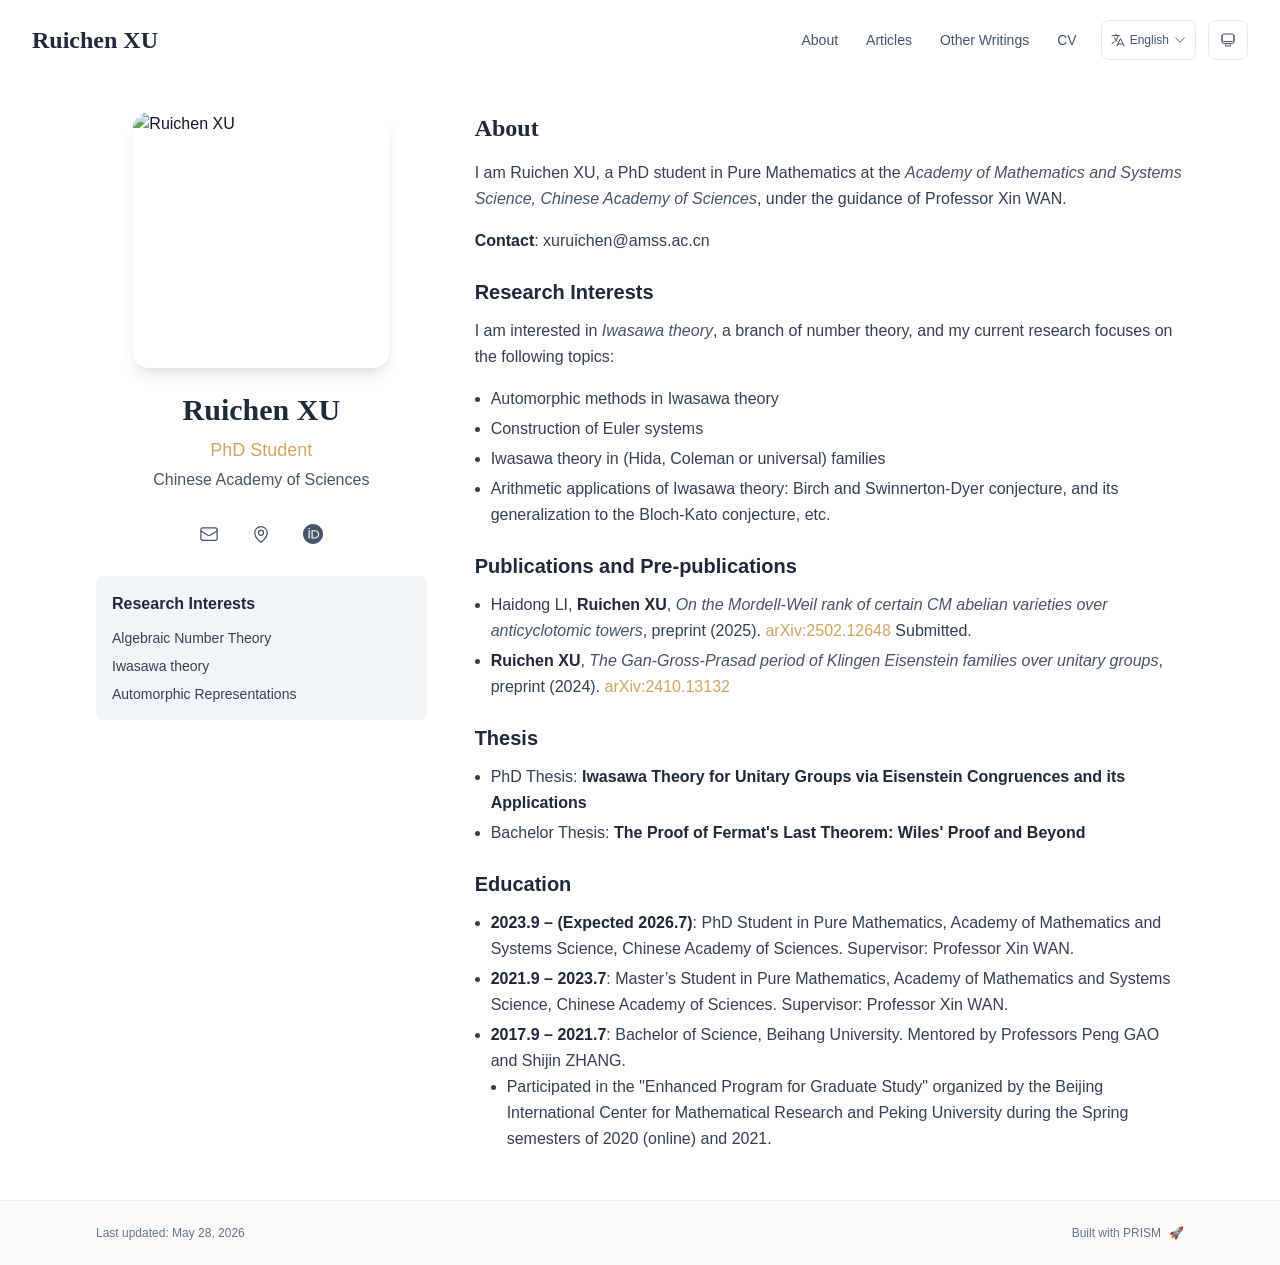
==== index.html @ 52b65a1e "Add files via upload" ====
<!DOCTYPE html><html lang="en" class="scroll-smooth"><head><meta charSet="utf-8"/><meta name="viewport" content="width=device-width, initial-scale=1"/><link rel="preload" as="image" href="/bio.jpg"/><link rel="stylesheet" href="/_next/static/css/a2236ed3a697cd6c.css" data-precedence="next"/><link rel="stylesheet" href="/_next/static/css/862f91b59e97334f.css" data-precedence="next"/><link rel="preload" as="script" fetchPriority="low" href="/_next/static/chunks/webpack-81e8f18d7cfb7ad3.js"/><script src="/_next/static/chunks/4bd1b696-70b6d399998de86a.js" async=""></script><script src="/_next/static/chunks/684-5aaa8290a129f299.js" async=""></script><script src="/_next/static/chunks/main-app-3087bcd39c739689.js" async=""></script><script src="/_next/static/chunks/461-a9a5d7b05a71d978.js" async=""></script><script src="/_next/static/chunks/874-6cc630662f3664af.js" async=""></script><script src="/_next/static/chunks/933-b21370172f728743.js" async=""></script><script src="/_next/static/chunks/app/layout-528522ff94c07c80.js" async=""></script><script src="/_next/static/chunks/178-595a94b9af1e67b5.js" async=""></script><script src="/_next/static/chunks/748-84df502d24ed20fb.js" async=""></script><script src="/_next/static/chunks/app/page-ac946743f086fcdb.js" async=""></script><link rel="icon" href="/favicon.svg" type="image/svg+xml"/><link rel="dns-prefetch" href="https://jialeliu.com"/><link rel="preconnect" href="https://jialeliu.com" crossorigin=""/><link rel="preload" as="font" type="font/woff2" href="https://jialeliu.com/fonts/georgiab.woff2" crossorigin=""/><script>
              try {
                const theme = localStorage.getItem('theme-storage');
                const parsed = theme ? JSON.parse(theme) : null;
                const setting = parsed?.state?.theme || 'system';
                const prefersDark = typeof window !== 'undefined' && window.matchMedia && window.matchMedia('(prefers-color-scheme: dark)').matches;
                const effective = setting === 'dark' ? 'dark' : (setting === 'light' ? 'light' : (prefersDark ? 'dark' : 'light'));
                var root = document.documentElement;
                root.classList.add(effective);
                root.setAttribute('data-theme', effective);
              } catch (e) {
                var root = document.documentElement;
                root.classList.add('light');
                root.setAttribute('data-theme', 'light');
              }
            </script><script>
    try {
      const cfg = {"enabled":true,"locales":["zh","en"],"defaultLocale":"en","mode":"auto","fixedLocale":"en","persist":true,"switcher":true,"labels":{"zh":"中文","en":"English"}};
      const storageKey = 'locale-storage';
      const normalize = (value) => typeof value === 'string' ? value.trim().replace('_', '-').toLowerCase() : '';
      const matchLocale = (candidate) => {
        const normalized = normalize(candidate);
        if (!normalized) return null;
        if (cfg.locales.includes(normalized)) return normalized;
        const language = normalized.split('-')[0];
        if (cfg.locales.includes(language)) return language;
        return null;
      };

      let resolved = null;

      if (!cfg.enabled) {
        resolved = cfg.defaultLocale;
      } else if (cfg.persist) {
        resolved = matchLocale(localStorage.getItem(storageKey));
      }

      if (!resolved) {
        if (cfg.mode === 'fixed') {
          resolved = cfg.fixedLocale;
        } else {
          resolved = matchLocale(navigator.language);
        }
      }

      if (!resolved) {
        resolved = cfg.defaultLocale;
      }

      const root = document.documentElement;
      root.lang = resolved;
      root.setAttribute('data-locale', resolved);

      if (cfg.persist) {
        localStorage.setItem(storageKey, resolved);
      }
    } catch (e) {
      const root = document.documentElement;
      root.lang = 'en';
      root.setAttribute('data-locale', 'en');
    }
  </script><title>Ruichen XU</title><meta name="description" content="PhD student at Chinese Academy of Sciences"/><meta name="author" content="Ruichen XU"/><meta name="keywords" content="Ruichen XU,PhD,Research,Chinese Academy of Sciences"/><meta name="creator" content="Ruichen XU"/><meta name="publisher" content="Ruichen XU"/><meta property="og:title" content="Ruichen XU"/><meta property="og:description" content="PhD student at Chinese Academy of Sciences"/><meta property="og:site_name" content="Ruichen XU&#x27;s Academic Website"/><meta property="og:locale" content="en_US"/><meta property="og:type" content="website"/><meta name="twitter:card" content="summary"/><meta name="twitter:title" content="Ruichen XU"/><meta name="twitter:description" content="PhD student at Chinese Academy of Sciences"/><link rel="icon" href="/favicon.svg"/><script>document.querySelectorAll('body link[rel="icon"], body link[rel="apple-touch-icon"]').forEach(el => document.head.appendChild(el))</script><script src="/_next/static/chunks/polyfills-42372ed130431b0a.js" noModule=""></script></head><body class="font-sans antialiased"><div style="visibility:hidden"><nav class="fixed top-0 left-0 right-0 z-50" data-headlessui-state=""><div class="transition-all duration-300 ease-out bg-transparent" style="transform:translateY(-100px)"><div class="max-w-7xl mx-auto px-4 sm:px-6 lg:px-8"><div class="flex justify-between items-center h-16 lg:h-20"><div class="flex-shrink-0" tabindex="0"><a class="text-xl lg:text-2xl font-serif font-semibold text-primary hover:text-accent transition-colors duration-200" href="/">Ruichen XU</a></div><div class="hidden lg:block"><div class="ml-10 flex items-center space-x-3"><div class="relative flex items-baseline space-x-1"><a data-nav-href="/" class="relative px-3 py-2 text-sm font-medium rounded-lg transition-colors duration-150 text-primary" href="/">About</a><a data-nav-href="/articles" class="relative px-3 py-2 text-sm font-medium rounded-lg transition-colors duration-150 text-neutral-600" href="/articles/">Articles</a><a data-nav-href="/writings" class="relative px-3 py-2 text-sm font-medium rounded-lg transition-colors duration-150 text-neutral-600" href="/writings/">Other Writings</a><a data-nav-href="/cv" class="relative px-3 py-2 text-sm font-medium rounded-lg transition-colors duration-150 text-neutral-600" href="/cv/">CV</a></div><div class="flex items-center justify-center w-14 h-10 rounded-lg border border-neutral-200 dark:border-[rgba(148,163,184,0.24)] bg-background dark:bg-neutral-800"><div class="w-6 h-4 rounded bg-neutral-300 animate-pulse"></div></div><div class="flex items-center justify-center w-10 h-10 rounded-lg border border-neutral-200 dark:border-[rgba(148,163,184,0.24)] bg-background dark:bg-neutral-800"><div class="w-4 h-4 rounded-full bg-neutral-300 animate-pulse"></div></div></div></div><div class="lg:hidden flex items-center space-x-2"><div class="flex items-center justify-center w-14 h-10 rounded-lg border border-neutral-200 dark:border-[rgba(148,163,184,0.24)] bg-background dark:bg-neutral-800"><div class="w-6 h-4 rounded bg-neutral-300 animate-pulse"></div></div><div class="flex items-center justify-center w-10 h-10 rounded-lg border border-neutral-200 dark:border-[rgba(148,163,184,0.24)] bg-background dark:bg-neutral-800"><div class="w-4 h-4 rounded-full bg-neutral-300 animate-pulse"></div></div><button class="inline-flex items-center justify-center p-2 rounded-md text-neutral-600 hover:text-primary hover:bg-neutral-100 dark:hover:bg-neutral-800 focus:outline-none focus:ring-2 focus:ring-inset focus:ring-accent transition-colors duration-200" id="headlessui-disclosure-button-«R7pdb»" type="button" aria-expanded="false" data-headlessui-state=""><span class="sr-only">Open main menu</span><div><svg xmlns="http://www.w3.org/2000/svg" fill="none" viewBox="0 0 24 24" stroke-width="1.5" stroke="currentColor" aria-hidden="true" data-slot="icon" class="block h-6 w-6"><path stroke-linecap="round" stroke-linejoin="round" d="M3.75 6.75h16.5M3.75 12h16.5m-16.5 5.25h16.5"></path></svg></div></button></div></div></div></div></nav><main class="min-h-screen pt-16 lg:pt-20"><div class="max-w-6xl mx-auto px-4 sm:px-6 lg:px-8 py-8 bg-background min-h-screen"><div class="grid grid-cols-1 lg:grid-cols-3 gap-12"><div class="lg:col-span-1"><div class="sticky top-8" style="opacity:0;transform:translateY(20px)"><div class="w-64 h-64 mx-auto mb-6 rounded-2xl overflow-hidden shadow-lg hover:shadow-xl transition-all duration-200 hover:scale-105"><img alt="Ruichen XU" width="256" height="256" decoding="async" data-nimg="1" class="w-full h-full object-cover object-[32%_center]" style="color:transparent" src="/bio.jpg"/></div><div class="text-center mb-6"><h1 class="text-3xl font-serif font-bold text-primary mb-2">Ruichen XU</h1><p class="text-lg text-accent font-medium mb-1">PhD Student</p><p class="text-neutral-600 mb-2">Chinese Academy of Sciences</p></div><div class="flex flex-wrap justify-center gap-3 sm:gap-4 mb-6 relative px-2"><div class="relative"><button class="p-2 sm:p-2 transition-colors duration-200 text-neutral-600 dark:text-neutral-400 hover:text-accent" aria-label="Email"><svg xmlns="http://www.w3.org/2000/svg" fill="none" viewBox="0 0 24 24" stroke-width="1.5" stroke="currentColor" aria-hidden="true" data-slot="icon" class="h-5 w-5"><path stroke-linecap="round" stroke-linejoin="round" d="M21.75 6.75v10.5a2.25 2.25 0 0 1-2.25 2.25h-15a2.25 2.25 0 0 1-2.25-2.25V6.75m19.5 0A2.25 2.25 0 0 0 19.5 4.5h-15a2.25 2.25 0 0 0-2.25 2.25m19.5 0v.243a2.25 2.25 0 0 1-1.07 1.916l-7.5 4.615a2.25 2.25 0 0 1-2.36 0L3.32 8.91a2.25 2.25 0 0 1-1.07-1.916V6.75"></path></svg></button></div><div class="relative"><button class="p-2 sm:p-2 transition-colors duration-200 text-neutral-600 dark:text-neutral-400 hover:text-accent" aria-label="Location"><svg xmlns="http://www.w3.org/2000/svg" fill="none" viewBox="0 0 24 24" stroke-width="1.5" stroke="currentColor" aria-hidden="true" data-slot="icon" class="h-5 w-5"><path stroke-linecap="round" stroke-linejoin="round" d="M15 10.5a3 3 0 1 1-6 0 3 3 0 0 1 6 0Z"></path><path stroke-linecap="round" stroke-linejoin="round" d="M19.5 10.5c0 7.142-7.5 11.25-7.5 11.25S4.5 17.642 4.5 10.5a7.5 7.5 0 1 1 15 0Z"></path></svg></button></div><a href="https://orcid.org/0009-0003-4555-2116" target="_blank" rel="noopener noreferrer" class="p-2 sm:p-2 text-neutral-600 dark:text-neutral-400 hover:text-accent transition-colors duration-200" aria-label="ORCID"><svg viewBox="0 0 24 24" fill="currentColor" class="h-5 w-5" xmlns="http://www.w3.org/2000/svg"><path d="M12 0C5.372 0 0 5.372 0 12s5.372 12 12 12 12-5.372 12-12S18.628 0 12 0zM7.369 4.378c.525 0 .947.431.947.947s-.422.947-.947.947a.95.95 0 0 1-.947-.947c0-.525.422-.947.947-.947zm-.722 3.038h1.444v10.041H6.647V7.416zm3.562 0h3.9c3.712 0 5.344 2.653 5.344 5.025 0 2.578-2.016 5.025-5.325 5.025h-3.919V7.416zm1.444 1.303v7.444h2.297c3.272 0 4.022-2.484 4.022-3.722 0-2.016-1.284-3.722-4.097-3.722h-2.222z"></path></svg></a></div><div class="bg-neutral-100 dark:bg-neutral-800 rounded-lg p-4 mb-6 hover:shadow-lg transition-all duration-200 hover:scale-[1.02]"><h3 class="font-semibold text-primary mb-3">Research Interests</h3><div class="space-y-2 text-sm text-neutral-700 dark:text-neutral-500"><div>Algebraic Number Theory</div><div>Iwasawa theory</div><div>Automorphic Representations</div></div></div></div></div><div class="lg:col-span-2 space-y-8"><section id="about" class="scroll-mt-24 space-y-8"><section style="opacity:0;transform:translateY(20px)"><h2 class="text-2xl font-serif font-bold text-primary mb-4">About</h2><div class="text-neutral-700 dark:text-neutral-600 leading-relaxed"><p class="mb-4 last:mb-0">I am Ruichen XU, a PhD student in Pure Mathematics at the <em class="italic text-neutral-600 dark:text-neutral-500">Academy of Mathematics and Systems Science, Chinese Academy of Sciences</em>, under the guidance of Professor Xin WAN.</p>
<p class="mb-4 last:mb-0"><strong class="font-semibold text-primary">Contact</strong>: xuruichen@amss.ac.cn</p>
<h3 class="text-xl font-semibold text-primary mt-6 mb-3">Research Interests</h3>
<p class="mb-4 last:mb-0">I am interested in <em class="italic text-neutral-600 dark:text-neutral-500">Iwasawa theory</em>, a branch of number theory, and my current research focuses on the following topics:</p>
<ul class="list-disc list-inside mb-4 space-y-1 ml-4">
<li class="mb-1">Automorphic methods in Iwasawa theory</li>
<li class="mb-1">Construction of Euler systems</li>
<li class="mb-1">Iwasawa theory in (Hida, Coleman or universal) families</li>
<li class="mb-1">Arithmetic applications of Iwasawa theory: Birch and Swinnerton-Dyer conjecture, and its generalization to the Bloch-Kato conjecture, etc.</li>
</ul>
<h3 class="text-xl font-semibold text-primary mt-6 mb-3">Publications and Pre-publications</h3>
<ul class="list-disc list-inside mb-4 space-y-1 ml-4">
<li class="mb-1">Haidong LI, <strong class="font-semibold text-primary">Ruichen XU</strong>, <em class="italic text-neutral-600 dark:text-neutral-500">On the Mordell-Weil rank of certain CM abelian varieties over anticyclotomic towers</em>, preprint (2025). <a href="https://arxiv.org/abs/2502.12648" node="[object Object]" target="_blank" rel="noopener noreferrer" class="text-accent font-medium transition-all duration-200 rounded hover:bg-accent/10 hover:shadow-sm">arXiv:2502.12648</a>  Submitted.</li>
<li class="mb-1"><strong class="font-semibold text-primary">Ruichen XU</strong>, <em class="italic text-neutral-600 dark:text-neutral-500">The Gan-Gross-Prasad period of Klingen Eisenstein families over unitary groups</em>, preprint (2024). <a href="https://arxiv.org/abs/2410.13132" node="[object Object]" target="_blank" rel="noopener noreferrer" class="text-accent font-medium transition-all duration-200 rounded hover:bg-accent/10 hover:shadow-sm">arXiv:2410.13132</a></li>
</ul>
<h3 class="text-xl font-semibold text-primary mt-6 mb-3">Thesis</h3>
<ul class="list-disc list-inside mb-4 space-y-1 ml-4">
<li class="mb-1">PhD Thesis: <strong class="font-semibold text-primary">Iwasawa Theory for Unitary Groups via Eisenstein Congruences and its Applications</strong></li>
<li class="mb-1">Bachelor Thesis: <strong class="font-semibold text-primary">The Proof of Fermat&#x27;s Last Theorem: Wiles&#x27; Proof and Beyond</strong></li>
</ul>
<h3 class="text-xl font-semibold text-primary mt-6 mb-3">Education</h3>
<ul class="list-disc list-inside mb-4 space-y-1 ml-4">
<li class="mb-1"><strong class="font-semibold text-primary">2023.9 – (Expected 2026.7)</strong>: PhD Student in Pure Mathematics, Academy of Mathematics and Systems Science, Chinese Academy of Sciences. Supervisor: Professor Xin WAN.</li>
<li class="mb-1"><strong class="font-semibold text-primary">2021.9 – 2023.7</strong>: Master’s Student in Pure Mathematics, Academy of Mathematics and Systems Science, Chinese Academy of Sciences. Supervisor: Professor Xin WAN.</li>
<li class="mb-1"><strong class="font-semibold text-primary">2017.9 – 2021.7</strong>: Bachelor of Science, Beihang University. Mentored by Professors Peng GAO and Shijin ZHANG.<!-- -->
<ul class="list-disc list-inside mb-4 space-y-1 ml-4">
<li class="mb-1">Participated in the &quot;Enhanced Program for Graduate Study&quot; organized by the Beijing International Center for Mathematical Research and Peking University during the Spring semesters of 2020 (online) and 2021.</li>
</ul>
</li>
</ul></div></section></section></div></div></div><!--$--><!--/$--><!--$--><!--/$--></main><footer class="border-t border-neutral-200/50 bg-neutral-50/50 dark:bg-neutral-900/50 dark:border-neutral-700/50"><div class="max-w-6xl mx-auto px-4 sm:px-6 lg:px-8 py-6"><div class="flex flex-col sm:flex-row justify-between items-center gap-2"><p class="text-xs text-neutral-500">Last updated<!-- -->: <!-- -->May 28, 2026</p><p class="text-xs text-neutral-500 flex items-center"><a href="https://github.com/xyjoey/PRISM" target="_blank" rel="noopener noreferrer">Built with PRISM</a><span class="ml-2">🚀</span></p></div></div></footer></div><script src="/_next/static/chunks/webpack-81e8f18d7cfb7ad3.js" async=""></script><script>(self.__next_f=self.__next_f||[]).push([0])</script><script>self.__next_f.push([1,"1:\"$Sreact.fragment\"\n3:I[3719,[\"461\",\"static/chunks/461-a9a5d7b05a71d978.js\",\"874\",\"static/chunks/874-6cc630662f3664af.js\",\"933\",\"static/chunks/933-b21370172f728743.js\",\"177\",\"static/chunks/app/layout-528522ff94c07c80.js\"],\"ThemeProvider\"]\n4:I[310,[\"461\",\"static/chunks/461-a9a5d7b05a71d978.js\",\"874\",\"static/chunks/874-6cc630662f3664af.js\",\"933\",\"static/chunks/933-b21370172f728743.js\",\"177\",\"static/chunks/app/layout-528522ff94c07c80.js\"],\"LocaleProvider\"]\n5:I[4574,[\"461\",\"static/chunks/461-a9a5d7b05a71d978.js\",\"874\",\"static/chunks/874-6cc630662f3664af.js\",\"933\",\"static/chunks/933-b21370172f728743.js\",\"177\",\"static/chunks/app/layout-528522ff94c07c80.js\"],\"default\"]\n6:I[7555,[],\"\"]\n7:I[1295,[],\"\"]\n8:I[2548,[\"461\",\"static/chunks/461-a9a5d7b05a71d978.js\",\"874\",\"static/chunks/874-6cc630662f3664af.js\",\"933\",\"static/chunks/933-b21370172f728743.js\",\"177\",\"static/chunks/app/layout-528522ff94c07c80.js\"],\"default\"]\n9:I[6613,[\"461\",\"static/chunks/461-a9a5d7b05a71d978.js\",\"178\",\"static/chunks/178-595a94b9af1e67b5.js\",\"874\",\"static/chunks/874-6cc630662f3664af.js\",\"748\",\"static/chunks/748-84df502d24ed20fb.js\",\"974\",\"static/chunks/app/page-ac946743f086fcdb.js\"],\"default\"]\nb:I[9665,[],\"MetadataBoundary\"]\nd:I[9665,[],\"OutletBoundary\"]\n10:I[4911,[],\"AsyncMetadataOutlet\"]\n12:I[9665,[],\"ViewportBoundary\"]\n14:I[6614,[],\"\"]\n:HL[\"/_next/static/css/a2236ed3a697cd6c.css\",\"style\"]\n:HL[\"/_next/static/css/862f91b59e97334f.css\",\"style\"]\n2:T5d7,\n    try {\n      const cfg = {\"enabled\":true,\"locales\":[\"zh\",\"en\"],\"defaultLocale\":\"en\",\"mode\":\"auto\",\"fixedLocale\":\"en\",\"persist\":true,\"switcher\":true,\"labels\":{\"zh\":\"中文\",\"en\":\"English\"}};\n      const storageKey = 'locale-storage';\n      const normalize = (value) =\u003e typeof value === 'string' ? value.trim().replace('_', '-').toLowerCase() : '';\n      const matchLocale = (candidate) =\u003e {\n        const normalized = normalize(candidate);\n        if (!normalized) return null;\n        if (cfg.locales.includes(normalized)) return normalized;\n        const language = normalized.split('-')[0];\n        if (cf"])</script><script>self.__next_f.push([1,"g.locales.includes(language)) return language;\n        return null;\n      };\n\n      let resolved = null;\n\n      if (!cfg.enabled) {\n        resolved = cfg.defaultLocale;\n      } else if (cfg.persist) {\n        resolved = matchLocale(localStorage.getItem(storageKey));\n      }\n\n      if (!resolved) {\n        if (cfg.mode === 'fixed') {\n          resolved = cfg.fixedLocale;\n        } else {\n          resolved = matchLocale(navigator.language);\n        }\n      }\n\n      if (!resolved) {\n        resolved = cfg.defaultLocale;\n      }\n\n      const root = document.documentElement;\n      root.lang = resolved;\n      root.setAttribute('data-locale', resolved);\n\n      if (cfg.persist) {\n        localStorage.setItem(storageKey, resolved);\n      }\n    } catch (e) {\n      const root = document.documentElement;\n      root.lang = 'en';\n      root.setAttribute('data-locale', 'en');\n    }\n  a:T78b,I am Ruichen XU, a PhD student in Pure Mathematics at the *Academy of Mathematics and Systems Science, Chinese Academy of Sciences*, under the guidance of Professor Xin WAN.\n\n**Contact**: xuruichen@amss.ac.cn\n\n\n\n### Research Interests\n\nI am interested in *Iwasawa theory*, a branch of number theory, and my current research focuses on the following topics:\n\n- Automorphic methods in Iwasawa theory\n- Construction of Euler systems\n- Iwasawa theory in (Hida, Coleman or universal) families\n- Arithmetic applications of Iwasawa theory: Birch and Swinnerton-Dyer conjecture, and its generalization to the Bloch-Kato conjecture, etc.\n\n\n\n### Publications and Pre-publications\n\n- Haidong LI, **Ruichen XU**, *On the Mordell-Weil rank of certain CM abelian varieties over anticyclotomic towers*, preprint (2025). [arXiv:2502.12648](https://arxiv.org/abs/2502.12648)  Submitted.\n- **Ruichen XU**, *The Gan-Gross-Prasad period of Klingen Eisenstein families over unitary groups*, preprint (2024). [arXiv:2410.13132](https://arxiv.org/abs/2410.13132)\n\n\n\n### Thesis\n\n- PhD Thesis: **Iwasawa Theory for Unitary Groups via Eisenstein Congruences and its Applications**\n- "])</script><script>self.__next_f.push([1,"Bachelor Thesis: **The Proof of Fermat's Last Theorem: Wiles' Proof and Beyond**\n\n### Education\n\n- **2023.9 – (Expected 2026.7)**: PhD Student in Pure Mathematics, Academy of Mathematics and Systems Science, Chinese Academy of Sciences. Supervisor: Professor Xin WAN.  \n- **2021.9 – 2023.7**: Master’s Student in Pure Mathematics, Academy of Mathematics and Systems Science, Chinese Academy of Sciences. Supervisor: Professor Xin WAN.  \n- **2017.9 – 2021.7**: Bachelor of Science, Beihang University. Mentored by Professors Peng GAO and Shijin ZHANG.  \n  - Participated in the \"Enhanced Program for Graduate Study\" organized by the Beijing International Center for Mathematical Research and Peking University during the Spring semesters of 2020 (online) and 2021.  \n"])</script><script>self.__next_f.push([1,"0:{\"P\":null,\"b\":\"-EvlRMq_rN3gHmNoBMN2E\",\"p\":\"\",\"c\":[\"\",\"\"],\"i\":false,\"f\":[[[\"\",{\"children\":[\"__PAGE__\",{}]},\"$undefined\",\"$undefined\",true],[\"\",[\"$\",\"$1\",\"c\",{\"children\":[[[\"$\",\"link\",\"0\",{\"rel\":\"stylesheet\",\"href\":\"/_next/static/css/a2236ed3a697cd6c.css\",\"precedence\":\"next\",\"crossOrigin\":\"$undefined\",\"nonce\":\"$undefined\"}],[\"$\",\"link\",\"1\",{\"rel\":\"stylesheet\",\"href\":\"/_next/static/css/862f91b59e97334f.css\",\"precedence\":\"next\",\"crossOrigin\":\"$undefined\",\"nonce\":\"$undefined\"}]],[\"$\",\"html\",null,{\"lang\":\"en\",\"className\":\"scroll-smooth\",\"suppressHydrationWarning\":true,\"children\":[[\"$\",\"head\",null,{\"children\":[[\"$\",\"link\",null,{\"rel\":\"icon\",\"href\":\"/favicon.svg\",\"type\":\"image/svg+xml\"}],[\"$\",\"link\",null,{\"rel\":\"dns-prefetch\",\"href\":\"https://jialeliu.com\"}],[\"$\",\"link\",null,{\"rel\":\"preconnect\",\"href\":\"https://jialeliu.com\",\"crossOrigin\":\"\"}],[\"$\",\"link\",null,{\"rel\":\"preload\",\"as\":\"font\",\"type\":\"font/woff2\",\"href\":\"https://jialeliu.com/fonts/georgiab.woff2\",\"crossOrigin\":\"\"}],[\"$\",\"script\",null,{\"dangerouslySetInnerHTML\":{\"__html\":\"\\n              try {\\n                const theme = localStorage.getItem('theme-storage');\\n                const parsed = theme ? JSON.parse(theme) : null;\\n                const setting = parsed?.state?.theme || 'system';\\n                const prefersDark = typeof window !== 'undefined' \u0026\u0026 window.matchMedia \u0026\u0026 window.matchMedia('(prefers-color-scheme: dark)').matches;\\n                const effective = setting === 'dark' ? 'dark' : (setting === 'light' ? 'light' : (prefersDark ? 'dark' : 'light'));\\n                var root = document.documentElement;\\n                root.classList.add(effective);\\n                root.setAttribute('data-theme', effective);\\n              } catch (e) {\\n                var root = document.documentElement;\\n                root.classList.add('light');\\n                root.setAttribute('data-theme', 'light');\\n              }\\n            \"}}],[\"$\",\"script\",null,{\"dangerouslySetInnerHTML\":{\"__html\":\"$2\"}}]]}],[\"$\",\"body\",null,{\"className\":\"font-sans antialiased\",\"children\":[\"$\",\"$L3\",null,{\"children\":[\"$\",\"$L4\",null,{\"config\":{\"enabled\":true,\"locales\":[\"zh\",\"en\"],\"defaultLocale\":\"en\",\"mode\":\"auto\",\"fixedLocale\":\"en\",\"persist\":true,\"switcher\":true,\"labels\":{\"zh\":\"中文\",\"en\":\"English\"}},\"children\":[[\"$\",\"$L5\",null,{\"items\":[{\"title\":\"About\",\"type\":\"page\",\"target\":\"about\",\"href\":\"/\"},{\"title\":\"Articles\",\"type\":\"page\",\"target\":\"articles\",\"href\":\"/articles\"},{\"title\":\"Other Writings\",\"type\":\"page\",\"target\":\"writings\",\"href\":\"/writings\"},{\"title\":\"CV\",\"type\":\"page\",\"target\":\"cv\",\"href\":\"/cv\"}],\"siteTitle\":\"Ruichen XU\",\"enableOnePageMode\":false,\"i18n\":\"$0:f:0:1:1:props:children:1:props:children:1:props:children:props:children:props:config\",\"itemsByLocale\":{\"zh\":[{\"title\":\"首页\",\"type\":\"page\",\"target\":\"about\",\"href\":\"/\"},{\"title\":\"文章\",\"type\":\"page\",\"target\":\"articles\",\"href\":\"/articles\"},{\"title\":\"杂文\",\"type\":\"page\",\"target\":\"writings\",\"href\":\"/writings\"},{\"title\":\"简历\",\"type\":\"page\",\"target\":\"cv\",\"href\":\"/cv\"}],\"en\":[{\"title\":\"About\",\"type\":\"page\",\"target\":\"about\",\"href\":\"/\"},{\"title\":\"Articles\",\"type\":\"page\",\"target\":\"articles\",\"href\":\"/articles\"},{\"title\":\"Other Writings\",\"type\":\"page\",\"target\":\"writings\",\"href\":\"/writings\"},{\"title\":\"CV\",\"type\":\"page\",\"target\":\"cv\",\"href\":\"/cv\"}]},\"siteTitleByLocale\":{\"zh\":\"徐睿晨\",\"en\":\"Ruichen XU\"}}],[\"$\",\"main\",null,{\"className\":\"min-h-screen pt-16 lg:pt-20\",\"children\":[\"$\",\"$L6\",null,{\"parallelRouterKey\":\"children\",\"error\":\"$undefined\",\"errorStyles\":\"$undefined\",\"errorScripts\":\"$undefined\",\"template\":[\"$\",\"$L7\",null,{}],\"templateStyles\":\"$undefined\",\"templateScripts\":\"$undefined\",\"notFound\":[[[\"$\",\"title\",null,{\"children\":\"404: This page could not be found.\"}],[\"$\",\"div\",null,{\"style\":{\"fontFamily\":\"system-ui,\\\"Segoe UI\\\",Roboto,Helvetica,Arial,sans-serif,\\\"Apple Color Emoji\\\",\\\"Segoe UI Emoji\\\"\",\"height\":\"100vh\",\"textAlign\":\"center\",\"display\":\"flex\",\"flexDirection\":\"column\",\"alignItems\":\"center\",\"justifyContent\":\"center\"},\"children\":[\"$\",\"div\",null,{\"children\":[[\"$\",\"style\",null,{\"dangerouslySetInnerHTML\":{\"__html\":\"body{color:#000;background:#fff;margin:0}.next-error-h1{border-right:1px solid rgba(0,0,0,.3)}@media (prefers-color-scheme:dark){body{color:#fff;background:#000}.next-error-h1{border-right:1px solid rgba(255,255,255,.3)}}\"}}],[\"$\",\"h1\",null,{\"className\":\"next-error-h1\",\"style\":{\"display\":\"inline-block\",\"margin\":\"0 20px 0 0\",\"padding\":\"0 23px 0 0\",\"fontSize\":24,\"fontWeight\":500,\"verticalAlign\":\"top\",\"lineHeight\":\"49px\"},\"children\":404}],[\"$\",\"div\",null,{\"style\":{\"display\":\"inline-block\"},\"children\":[\"$\",\"h2\",null,{\"style\":{\"fontSize\":14,\"fontWeight\":400,\"lineHeight\":\"49px\",\"margin\":0},\"children\":\"This page could not be found.\"}]}]]}]}]],[]],\"forbidden\":\"$undefined\",\"unauthorized\":\"$undefined\"}]}],[\"$\",\"$L8\",null,{\"lastUpdated\":\"May 28, 2026\",\"lastUpdatedByLocale\":{\"zh\":\"2026年5月28日\",\"en\":\"May 28, 2026\"},\"defaultLocale\":\"en\"}]]}]}]}]]}]]}],{\"children\":[\"__PAGE__\",[\"$\",\"$1\",\"c\",{\"children\":[[\"$\",\"$L9\",null,{\"dataByLocale\":{\"zh\":{\"author\":{\"name\":\"徐睿晨\",\"title\":\"博士研究生\",\"institution\":\"中国科学院数学与系统科学研究院\",\"avatar\":\"/bio.jpg\"},\"social\":{\"email\":\"xuruichen@amss.ac.cn\",\"location\":\"中国北京\",\"location_url\":\"https://maps.google.com\",\"location_details\":[\"908, 南楼,\",\"中国，北京，中国科学院数学与系统科学研究院\"],\"orcid\":\"https://orcid.org/0009-0003-4555-2116\"},\"features\":{\"enable_likes\":false,\"enable_one_page_mode\":false},\"enableOnePageMode\":false,\"researchInterests\":[\"代数数论\",\"岩泽理论\",\"自守理论\"],\"pagesToShow\":[{\"type\":\"about\",\"id\":\"about\",\"sections\":[{\"id\":\"about\",\"type\":\"markdown\",\"source\":\"bio.md\",\"title\":\"About\",\"content\":\"我是徐睿晨，目前在中国科学院数学与系统科学研究院攻读基础数学博士学位，师从万昕研究员。\\n\\n**联系方式**：xuruichen@amss.ac.cn\\n\\n\\n\\n## 研究方向\\n\\n我的研究兴趣主要集中在数论中的 *岩泽理论*，目前关注以下方向：\\n\\n- 岩泽理论中的自守方法  \\n- Euler 系统的构造  \\n- 肥田族、Coleman 族及更一般万有族中的岩泽理论  \\n- 岩泽理论的算术应用，包括 Birch–Swinnerton-Dyer 猜想及其在 Bloch–加藤猜想框架下的推广等  \\n\\n\\n\\n## 论文与预印本\\n\\n- 李海东, 徐睿晨, *On the Mordell–Weil rank of certain CM abelian varieties over anticyclotomic towers*, 预印本（2025）  [arXiv:2502.12648](https://arxiv.org/abs/2502.12648)（已投稿）\\n  \\n- 徐睿晨, *The Gan–Gross–Prasad period of Klingen Eisenstein families over unitary groups*, 预印本（2024） \\n  [arXiv:2410.13132](https://arxiv.org/abs/2410.13132)\\n\\n\\n\\n## 学位论文\\n\\n- 博士论文：**酉群的岩泽理论：Eisenstein同余方法及其应用**  \\n- 本科论文：**费马大定理的证明：Wiles 证明及其后续发展**\\n\\n\\n\\n## 教育经历\\n\\n- **2023.9 – （预计2026.7）**：中国科学院数学与系统科学研究院，基础数学博士在读，导师：万昕研究员  \\n- **2021.9 – 2023.7**：中国科学院数学与系统科学研究院，基础数学硕士在读（已转段），导师：万昕研究员 \\n- **2017.9 – 2021.7**：北京航空航天大学，理学学士\"}]}]},\"en\":{\"author\":{\"name\":\"Ruichen XU\",\"title\":\"PhD Student\",\"institution\":\"Chinese Academy of Sciences\",\"avatar\":\"/bio.jpg\"},\"social\":{\"email\":\"xuruichen@amss.ac.cn\",\"location\":\"Beijing, China\",\"location_url\":\"https://maps.google.com\",\"location_details\":[\"Room 908, South Building,\",\"Academy of Mathematics and Systems Science, Chinese Academy of Sciences, Beijing, China\"],\"orcid\":\"https://orcid.org/0009-0003-4555-2116\"},\"features\":{\"enable_likes\":false,\"enable_one_page_mode\":false},\"enableOnePageMode\":false,\"researchInterests\":[\"Algebraic Number Theory\",\"Iwasawa theory\",\"Automorphic Representations\"],\"pagesToShow\":[{\"type\":\"about\",\"id\":\"about\",\"sections\":[{\"id\":\"about\",\"type\":\"markdown\",\"source\":\"bio.md\",\"title\":\"About\",\"content\":\"$a\"}]}]}},\"defaultLocale\":\"en\"}],[\"$\",\"$Lb\",null,{\"children\":\"$Lc\"}],null,[\"$\",\"$Ld\",null,{\"children\":[\"$Le\",\"$Lf\",[\"$\",\"$L10\",null,{\"promise\":\"$@11\"}]]}]]}],{},null,false]},null,false],[\"$\",\"$1\",\"h\",{\"children\":[null,[\"$\",\"$1\",\"8_CCEy-jadFkL2FEWUl6v\",{\"children\":[[\"$\",\"$L12\",null,{\"children\":\"$L13\"}],null]}],null]}],false]],\"m\":\"$undefined\",\"G\":[\"$14\",\"$undefined\"],\"s\":false,\"S\":true}\n"])</script><script>self.__next_f.push([1,"15:\"$Sreact.suspense\"\n16:I[4911,[],\"AsyncMetadata\"]\nc:[\"$\",\"$15\",null,{\"fallback\":null,\"children\":[\"$\",\"$L16\",null,{\"promise\":\"$@17\"}]}]\n"])</script><script>self.__next_f.push([1,"f:null\n"])</script><script>self.__next_f.push([1,"13:[[\"$\",\"meta\",\"0\",{\"charSet\":\"utf-8\"}],[\"$\",\"meta\",\"1\",{\"name\":\"viewport\",\"content\":\"width=device-width, initial-scale=1\"}]]\ne:null\n"])</script><script>self.__next_f.push([1,"17:{\"metadata\":[[\"$\",\"title\",\"0\",{\"children\":\"Ruichen XU\"}],[\"$\",\"meta\",\"1\",{\"name\":\"description\",\"content\":\"PhD student at Chinese Academy of Sciences\"}],[\"$\",\"meta\",\"2\",{\"name\":\"author\",\"content\":\"Ruichen XU\"}],[\"$\",\"meta\",\"3\",{\"name\":\"keywords\",\"content\":\"Ruichen XU,PhD,Research,Chinese Academy of Sciences\"}],[\"$\",\"meta\",\"4\",{\"name\":\"creator\",\"content\":\"Ruichen XU\"}],[\"$\",\"meta\",\"5\",{\"name\":\"publisher\",\"content\":\"Ruichen XU\"}],[\"$\",\"meta\",\"6\",{\"property\":\"og:title\",\"content\":\"Ruichen XU\"}],[\"$\",\"meta\",\"7\",{\"property\":\"og:description\",\"content\":\"PhD student at Chinese Academy of Sciences\"}],[\"$\",\"meta\",\"8\",{\"property\":\"og:site_name\",\"content\":\"Ruichen XU's Academic Website\"}],[\"$\",\"meta\",\"9\",{\"property\":\"og:locale\",\"content\":\"en_US\"}],[\"$\",\"meta\",\"10\",{\"property\":\"og:type\",\"content\":\"website\"}],[\"$\",\"meta\",\"11\",{\"name\":\"twitter:card\",\"content\":\"summary\"}],[\"$\",\"meta\",\"12\",{\"name\":\"twitter:title\",\"content\":\"Ruichen XU\"}],[\"$\",\"meta\",\"13\",{\"name\":\"twitter:description\",\"content\":\"PhD student at Chinese Academy of Sciences\"}],[\"$\",\"link\",\"14\",{\"rel\":\"icon\",\"href\":\"/favicon.svg\"}]],\"error\":null,\"digest\":\"$undefined\"}\n11:{\"metadata\":\"$17:metadata\",\"error\":null,\"digest\":\"$undefined\"}\n"])</script></body></html>
---- _next/static/css/a2236ed3a697cd6c.css ----
@font-face{font-display:block;font-family:KaTeX_AMS;font-style:normal;font-weight:400;src:url(/_next/static/media/KaTeX_AMS-Regular.a79f1c31.woff2) format("woff2"),url(/_next/static/media/KaTeX_AMS-Regular.1608a09b.woff) format("woff"),url(/_next/static/media/KaTeX_AMS-Regular.4aafdb68.ttf) format("truetype")}@font-face{font-display:block;font-family:KaTeX_Caligraphic;font-style:normal;font-weight:700;src:url(/_next/static/media/KaTeX_Caligraphic-Bold.ec17d132.woff2) format("woff2"),url(/_next/static/media/KaTeX_Caligraphic-Bold.b6770918.woff) format("woff"),url(/_next/static/media/KaTeX_Caligraphic-Bold.cce5b8ec.ttf) format("truetype")}@font-face{font-display:block;font-family:KaTeX_Caligraphic;font-style:normal;font-weight:400;src:url(/_next/static/media/KaTeX_Caligraphic-Regular.55fac258.woff2) format("woff2"),url(/_next/static/media/KaTeX_Caligraphic-Regular.dad44a7f.woff) format("woff"),url(/_next/static/media/KaTeX_Caligraphic-Regular.07ef19e7.ttf) format("truetype")}@font-face{font-display:block;font-family:KaTeX_Fraktur;font-style:normal;font-weight:700;src:url(/_next/static/media/KaTeX_Fraktur-Bold.d42a5579.woff2) format("woff2"),url(/_next/static/media/KaTeX_Fraktur-Bold.9f256b85.woff) format("woff"),url(/_next/static/media/KaTeX_Fraktur-Bold.b18f59e1.ttf) format("truetype")}@font-face{font-display:block;font-family:KaTeX_Fraktur;font-style:normal;font-weight:400;src:url(/_next/static/media/KaTeX_Fraktur-Regular.d3c882a6.woff2) format("woff2"),url(/_next/static/media/KaTeX_Fraktur-Regular.7c187121.woff) format("woff"),url(/_next/static/media/KaTeX_Fraktur-Regular.ed38e79f.ttf) format("truetype")}@font-face{font-display:block;font-family:KaTeX_Main;font-style:normal;font-weight:700;src:url(/_next/static/media/KaTeX_Main-Bold.c3fb5ac2.woff2) format("woff2"),url(/_next/static/media/KaTeX_Main-Bold.d181c465.woff) format("woff"),url(/_next/static/media/KaTeX_Main-Bold.b74a1a8b.ttf) format("truetype")}@font-face{font-display:block;font-family:KaTeX_Main;font-style:italic;font-weight:700;src:url(/_next/static/media/KaTeX_Main-BoldItalic.6f2bb1df.woff2) format("woff2"),url(/_next/static/media/KaTeX_Main-BoldItalic.e3f82f9d.woff) format("woff"),url(/_next/static/media/KaTeX_Main-BoldItalic.70d8b0a5.ttf) format("truetype")}@font-face{font-display:block;font-family:KaTeX_Main;font-style:italic;font-weight:400;src:url(/_next/static/media/KaTeX_Main-Italic.8916142b.woff2) format("woff2"),url(/_next/static/media/KaTeX_Main-Italic.9024d815.woff) format("woff"),url(/_next/static/media/KaTeX_Main-Italic.47373d1e.ttf) format("truetype")}@font-face{font-display:block;font-family:KaTeX_Main;font-style:normal;font-weight:400;src:url(/_next/static/media/KaTeX_Main-Regular.0462f03b.woff2) format("woff2"),url(/_next/static/media/KaTeX_Main-Regular.7f51fe03.woff) format("woff"),url(/_next/static/media/KaTeX_Main-Regular.b7f8fe9b.ttf) format("truetype")}@font-face{font-display:block;font-family:KaTeX_Math;font-style:italic;font-weight:700;src:url(/_next/static/media/KaTeX_Math-BoldItalic.572d331f.woff2) format("woff2"),url(/_next/static/media/KaTeX_Math-BoldItalic.f1035d8d.woff) format("woff"),url(/_next/static/media/KaTeX_Math-BoldItalic.a879cf83.ttf) format("truetype")}@font-face{font-display:block;font-family:KaTeX_Math;font-style:italic;font-weight:400;src:url(/_next/static/media/KaTeX_Math-Italic.f28c23ac.woff2) format("woff2"),url(/_next/static/media/KaTeX_Math-Italic.5295ba48.woff) format("woff"),url(/_next/static/media/KaTeX_Math-Italic.939bc644.ttf) format("truetype")}@font-face{font-display:block;font-family:"KaTeX_SansSerif";font-style:normal;font-weight:700;src:url(/_next/static/media/KaTeX_SansSerif-Bold.8c5b5494.woff2) format("woff2"),url(/_next/static/media/KaTeX_SansSerif-Bold.bf59d231.woff) format("woff"),url(/_next/static/media/KaTeX_SansSerif-Bold.94e1e8dc.ttf) format("truetype")}@font-face{font-display:block;font-family:"KaTeX_SansSerif";font-style:italic;font-weight:400;src:url(/_next/static/media/KaTeX_SansSerif-Italic.3b1e59b3.woff2) format("woff2"),url(/_next/static/media/KaTeX_SansSerif-Italic.7c9bc82b.woff) format("woff"),url(/_next/static/media/KaTeX_SansSerif-Italic.b4c20c84.ttf) format("truetype")}@font-face{font-display:block;font-family:"KaTeX_SansSerif";font-style:normal;font-weight:400;src:url(/_next/static/media/KaTeX_SansSerif-Regular.ba21ed5f.woff2) format("woff2"),url(/_next/static/media/KaTeX_SansSerif-Regular.74048478.woff) format("woff"),url(/_next/static/media/KaTeX_SansSerif-Regular.d4d7ba48.ttf) format("truetype")}@font-face{font-display:block;font-family:KaTeX_Script;font-style:normal;font-weight:400;src:url(/_next/static/media/KaTeX_Script-Regular.03e9641d.woff2) format("woff2"),url(/_next/static/media/KaTeX_Script-Regular.07505710.woff) format("woff"),url(/_next/static/media/KaTeX_Script-Regular.fe9cbbe1.ttf) format("truetype")}@font-face{font-display:block;font-family:KaTeX_Size1;font-style:normal;font-weight:400;src:url(/_next/static/media/KaTeX_Size1-Regular.eae34984.woff2) format("woff2"),url(/_next/static/media/KaTeX_Size1-Regular.e1e279cb.woff) format("woff"),url(/_next/static/media/KaTeX_Size1-Regular.fabc004a.ttf) format("truetype")}@font-face{font-display:block;font-family:KaTeX_Size2;font-style:normal;font-weight:400;src:url(/_next/static/media/KaTeX_Size2-Regular.5916a24f.woff2) format("woff2"),url(/_next/static/media/KaTeX_Size2-Regular.57727022.woff) format("woff"),url(/_next/static/media/KaTeX_Size2-Regular.d6b476ec.ttf) format("truetype")}@font-face{font-display:block;font-family:KaTeX_Size3;font-style:normal;font-weight:400;src:url(/_next/static/media/KaTeX_Size3-Regular.b4230e7e.woff2) format("woff2"),url(/_next/static/media/KaTeX_Size3-Regular.9acaf01c.woff) format("woff"),url(/_next/static/media/KaTeX_Size3-Regular.a144ef58.ttf) format("truetype")}@font-face{font-display:block;font-family:KaTeX_Size4;font-style:normal;font-weight:400;src:url(/_next/static/media/KaTeX_Size4-Regular.10d95fd3.woff2) format("woff2"),url(/_next/static/media/KaTeX_Size4-Regular.7a996c9d.woff) format("woff"),url(/_next/static/media/KaTeX_Size4-Regular.fbccdabe.ttf) format("truetype")}@font-face{font-display:block;font-family:KaTeX_Typewriter;font-style:normal;font-weight:400;src:url(/_next/static/media/KaTeX_Typewriter-Regular.a8709e36.woff2) format("woff2"),url(/_next/static/media/KaTeX_Typewriter-Regular.6258592b.woff) format("woff"),url(/_next/static/media/KaTeX_Typewriter-Regular.d97aaf4a.ttf) format("truetype")}.katex{font:normal 1.21em KaTeX_Main,Times New Roman,serif;line-height:1.2;position:relative;text-indent:0;text-rendering:auto}.katex *{-ms-high-contrast-adjust:none!important;border-color:currentColor}.katex .katex-version:after{content:"0.17.0"}.katex .katex-mathml{border:0;-webkit-clip-path:inset(50%);clip-path:inset(50%);height:1px;overflow:hidden;padding:0;position:absolute;width:1px}.katex .katex-html>.newline{display:block}.katex .base{position:relative;white-space:nowrap;width:-webkit-min-content;width:-moz-min-content;width:min-content}.katex .base,.katex .strut{display:inline-block}.katex .textbf{font-weight:700}.katex .textit{font-style:italic}.katex .textrm{font-family:KaTeX_Main}.katex .textsf{font-family:KaTeX_SansSerif}.katex .texttt{font-family:KaTeX_Typewriter}.katex .mathnormal{font-family:KaTeX_Math;font-style:italic}.katex .mathit{font-family:KaTeX_Main;font-style:italic}.katex .mathrm{font-style:normal}.katex .mathbf{font-family:KaTeX_Main;font-weight:700}.katex .boldsymbol{font-family:KaTeX_Math;font-style:italic;font-weight:700}.katex .amsrm,.katex .mathbb,.katex .textbb{font-family:KaTeX_AMS}.katex .mathcal{font-family:KaTeX_Caligraphic}.katex .mathfrak,.katex .textfrak{font-family:KaTeX_Fraktur}.katex .mathboldfrak,.katex .textboldfrak{font-family:KaTeX_Fraktur;font-weight:700}.katex .mathtt{font-family:KaTeX_Typewriter}.katex .mathscr,.katex .textscr{font-family:KaTeX_Script}.katex .mathsf,.katex .textsf{font-family:KaTeX_SansSerif}.katex .mathboldsf,.katex .textboldsf{font-family:KaTeX_SansSerif;font-weight:700}.katex .mathitsf,.katex .mathsfit,.katex .textitsf{font-family:KaTeX_SansSerif;font-style:italic}.katex .mainrm{font-family:KaTeX_Main;font-style:normal}.katex .vlist-t{border-collapse:collapse;display:inline-table;table-layout:fixed}.katex .vlist-r{display:table-row}.katex .vlist{display:table-cell;position:relative;vertical-align:bottom}.katex .vlist>span{display:block;height:0;position:relative}.katex .vlist>span>span{display:inline-block}.katex .vlist>span>.pstrut{overflow:hidden;width:0}.katex .vlist-t2{margin-right:-2px}.katex .vlist-s{display:table-cell;font-size:1px;min-width:2px;vertical-align:bottom;width:2px}.katex .vbox{align-items:baseline;display:inline-flex;flex-direction:column}.katex .hbox{width:100%}.katex .hbox,.katex .thinbox{display:inline-flex;flex-direction:row}.katex .thinbox{max-width:0;width:0}.katex .msupsub{text-align:left}.katex .mfrac>span>span{text-align:center}.katex .mfrac .frac-line{border-bottom-style:solid;display:inline-block;width:100%}.katex .hdashline,.katex .hline,.katex .mfrac .frac-line,.katex .overline .overline-line,.katex .rule,.katex .underline .underline-line{min-height:1px}.katex .mspace{display:inline-block}.katex .smash{display:inline;line-height:0}.katex .clap,.katex .llap,.katex .rlap{position:relative;width:0}.katex .clap>.inner,.katex .llap>.inner,.katex .rlap>.inner{position:absolute}.katex .clap>.fix,.katex .llap>.fix,.katex .rlap>.fix{display:inline-block}.katex .llap>.inner{right:0}.katex .clap>.inner,.katex .rlap>.inner{left:0}.katex .clap>.inner>span{margin-left:-50%;margin-right:50%}.katex .rule{border:0 solid;display:inline-block;position:relative}.katex .hline,.katex .overline .overline-line,.katex .underline .underline-line{border-bottom-style:solid;display:inline-block;width:100%}.katex .hdashline{border-bottom-style:dashed;display:inline-block;width:100%}.katex .sqrt>.root{margin-left:.2777777778em;margin-right:-.5555555556em}.katex .fontsize-ensurer.reset-size1.size1,.katex .sizing.reset-size1.size1{font-size:1em}.katex .fontsize-ensurer.reset-size1.size2,.katex .sizing.reset-size1.size2{font-size:1.2em}.katex .fontsize-ensurer.reset-size1.size3,.katex .sizing.reset-size1.size3{font-size:1.4em}.katex .fontsize-ensurer.reset-size1.size4,.katex .sizing.reset-size1.size4{font-size:1.6em}.katex .fontsize-ensurer.reset-size1.size5,.katex .sizing.reset-size1.size5{font-size:1.8em}.katex .fontsize-ensurer.reset-size1.size6,.katex .sizing.reset-size1.size6{font-size:2em}.katex .fontsize-ensurer.reset-size1.size7,.katex .sizing.reset-size1.size7{font-size:2.4em}.katex .fontsize-ensurer.reset-size1.size8,.katex .sizing.reset-size1.size8{font-size:2.88em}.katex .fontsize-ensurer.reset-size1.size9,.katex .sizing.reset-size1.size9{font-size:3.456em}.katex .fontsize-ensurer.reset-size1.size10,.katex .sizing.reset-size1.size10{font-size:4.148em}.katex .fontsize-ensurer.reset-size1.size11,.katex .sizing.reset-size1.size11{font-size:4.976em}.katex .fontsize-ensurer.reset-size2.size1,.katex .sizing.reset-size2.size1{font-size:.8333333333em}.katex .fontsize-ensurer.reset-size2.size2,.katex .sizing.reset-size2.size2{font-size:1em}.katex .fontsize-ensurer.reset-size2.size3,.katex .sizing.reset-size2.size3{font-size:1.1666666667em}.katex .fontsize-ensurer.reset-size2.size4,.katex .sizing.reset-size2.size4{font-size:1.3333333333em}.katex .fontsize-ensurer.reset-size2.size5,.katex .sizing.reset-size2.size5{font-size:1.5em}.katex .fontsize-ensurer.reset-size2.size6,.katex .sizing.reset-size2.size6{font-size:1.6666666667em}.katex .fontsize-ensurer.reset-size2.size7,.katex .sizing.reset-size2.size7{font-size:2em}.katex .fontsize-ensurer.reset-size2.size8,.katex .sizing.reset-size2.size8{font-size:2.4em}.katex .fontsize-ensurer.reset-size2.size9,.katex .sizing.reset-size2.size9{font-size:2.88em}.katex .fontsize-ensurer.reset-size2.size10,.katex .sizing.reset-size2.size10{font-size:3.4566666667em}.katex .fontsize-ensurer.reset-size2.size11,.katex .sizing.reset-size2.size11{font-size:4.1466666667em}.katex .fontsize-ensurer.reset-size3.size1,.katex .sizing.reset-size3.size1{font-size:.7142857143em}.katex .fontsize-ensurer.reset-size3.size2,.katex .sizing.reset-size3.size2{font-size:.8571428571em}.katex .fontsize-ensurer.reset-size3.size3,.katex .sizing.reset-size3.size3{font-size:1em}.katex .fontsize-ensurer.reset-size3.size4,.katex .sizing.reset-size3.size4{font-size:1.1428571429em}.katex .fontsize-ensurer.reset-size3.size5,.katex .sizing.reset-size3.size5{font-size:1.2857142857em}.katex .fontsize-ensurer.reset-size3.size6,.katex .sizing.reset-size3.size6{font-size:1.4285714286em}.katex .fontsize-ensurer.reset-size3.size7,.katex .sizing.reset-size3.size7{font-size:1.7142857143em}.katex .fontsize-ensurer.reset-size3.size8,.katex .sizing.reset-size3.size8{font-size:2.0571428571em}.katex .fontsize-ensurer.reset-size3.size9,.katex .sizing.reset-size3.size9{font-size:2.4685714286em}.katex .fontsize-ensurer.reset-size3.size10,.katex .sizing.reset-size3.size10{font-size:2.9628571429em}.katex .fontsize-ensurer.reset-size3.size11,.katex .sizing.reset-size3.size11{font-size:3.5542857143em}.katex .fontsize-ensurer.reset-size4.size1,.katex .sizing.reset-size4.size1{font-size:.625em}.katex .fontsize-ensurer.reset-size4.size2,.katex .sizing.reset-size4.size2{font-size:.75em}.katex .fontsize-ensurer.reset-size4.size3,.katex .sizing.reset-size4.size3{font-size:.875em}.katex .fontsize-ensurer.reset-size4.size4,.katex .sizing.reset-size4.size4{font-size:1em}.katex .fontsize-ensurer.reset-size4.size5,.katex .sizing.reset-size4.size5{font-size:1.125em}.katex .fontsize-ensurer.reset-size4.size6,.katex .sizing.reset-size4.size6{font-size:1.25em}.katex .fontsize-ensurer.reset-size4.size7,.katex .sizing.reset-size4.size7{font-size:1.5em}.katex .fontsize-ensurer.reset-size4.size8,.katex .sizing.reset-size4.size8{font-size:1.8em}.katex .fontsize-ensurer.reset-size4.size9,.katex .sizing.reset-size4.size9{font-size:2.16em}.katex .fontsize-ensurer.reset-size4.size10,.katex .sizing.reset-size4.size10{font-size:2.5925em}.katex .fontsize-ensurer.reset-size4.size11,.katex .sizing.reset-size4.size11{font-size:3.11em}.katex .fontsize-ensurer.reset-size5.size1,.katex .sizing.reset-size5.size1{font-size:.5555555556em}.katex .fontsize-ensurer.reset-size5.size2,.katex .sizing.reset-size5.size2{font-size:.6666666667em}.katex .fontsize-ensurer.reset-size5.size3,.katex .sizing.reset-size5.size3{font-size:.7777777778em}.katex .fontsize-ensurer.reset-size5.size4,.katex .sizing.reset-size5.size4{font-size:.8888888889em}.katex .fontsize-ensurer.reset-size5.size5,.katex .sizing.reset-size5.size5{font-size:1em}.katex .fontsize-ensurer.reset-size5.size6,.katex .sizing.reset-size5.size6{font-size:1.1111111111em}.katex .fontsize-ensurer.reset-size5.size7,.katex .sizing.reset-size5.size7{font-size:1.3333333333em}.katex .fontsize-ensurer.reset-size5.size8,.katex .sizing.reset-size5.size8{font-size:1.6em}.katex .fontsize-ensurer.reset-size5.size9,.katex .sizing.reset-size5.size9{font-size:1.92em}.katex .fontsize-ensurer.reset-size5.size10,.katex .sizing.reset-size5.size10{font-size:2.3044444444em}.katex .fontsize-ensurer.reset-size5.size11,.katex .sizing.reset-size5.size11{font-size:2.7644444444em}.katex .fontsize-ensurer.reset-size6.size1,.katex .sizing.reset-size6.size1{font-size:.5em}.katex .fontsize-ensurer.reset-size6.size2,.katex .sizing.reset-size6.size2{font-size:.6em}.katex .fontsize-ensurer.reset-size6.size3,.katex .sizing.reset-size6.size3{font-size:.7em}.katex .fontsize-ensurer.reset-size6.size4,.katex .sizing.reset-size6.size4{font-size:.8em}.katex .fontsize-ensurer.reset-size6.size5,.katex .sizing.reset-size6.size5{font-size:.9em}.katex .fontsize-ensurer.reset-size6.size6,.katex .sizing.reset-size6.size6{font-size:1em}.katex .fontsize-ensurer.reset-size6.size7,.katex .sizing.reset-size6.size7{font-size:1.2em}.katex .fontsize-ensurer.reset-size6.size8,.katex .sizing.reset-size6.size8{font-size:1.44em}.katex .fontsize-ensurer.reset-size6.size9,.katex .sizing.reset-size6.size9{font-size:1.728em}.katex .fontsize-ensurer.reset-size6.size10,.katex .sizing.reset-size6.size10{font-size:2.074em}.katex .fontsize-ensurer.reset-size6.size11,.katex .sizing.reset-size6.size11{font-size:2.488em}.katex .fontsize-ensurer.reset-size7.size1,.katex .sizing.reset-size7.size1{font-size:.4166666667em}.katex .fontsize-ensurer.reset-size7.size2,.katex .sizing.reset-size7.size2{font-size:.5em}.katex .fontsize-ensurer.reset-size7.size3,.katex .sizing.reset-size7.size3{font-size:.5833333333em}.katex .fontsize-ensurer.reset-size7.size4,.katex .sizing.reset-size7.size4{font-size:.6666666667em}.katex .fontsize-ensurer.reset-size7.size5,.katex .sizing.reset-size7.size5{font-size:.75em}.katex .fontsize-ensurer.reset-size7.size6,.katex .sizing.reset-size7.size6{font-size:.8333333333em}.katex .fontsize-ensurer.reset-size7.size7,.katex .sizing.reset-size7.size7{font-size:1em}.katex .fontsize-ensurer.reset-size7.size8,.katex .sizing.reset-size7.size8{font-size:1.2em}.katex .fontsize-ensurer.reset-size7.size9,.katex .sizing.reset-size7.size9{font-size:1.44em}.katex .fontsize-ensurer.reset-size7.size10,.katex .sizing.reset-size7.size10{font-size:1.7283333333em}.katex .fontsize-ensurer.reset-size7.size11,.katex .sizing.reset-size7.size11{font-size:2.0733333333em}.katex .fontsize-ensurer.reset-size8.size1,.katex .sizing.reset-size8.size1{font-size:.3472222222em}.katex .fontsize-ensurer.reset-size8.size2,.katex .sizing.reset-size8.size2{font-size:.4166666667em}.katex .fontsize-ensurer.reset-size8.size3,.katex .sizing.reset-size8.size3{font-size:.4861111111em}.katex .fontsize-ensurer.reset-size8.size4,.katex .sizing.reset-size8.size4{font-size:.5555555556em}.katex .fontsize-ensurer.reset-size8.size5,.katex .sizing.reset-size8.size5{font-size:.625em}.katex .fontsize-ensurer.reset-size8.size6,.katex .sizing.reset-size8.size6{font-size:.6944444444em}.katex .fontsize-ensurer.reset-size8.size7,.katex .sizing.reset-size8.size7{font-size:.8333333333em}.katex .fontsize-ensurer.reset-size8.size8,.katex .sizing.reset-size8.size8{font-size:1em}.katex .fontsize-ensurer.reset-size8.size9,.katex .sizing.reset-size8.size9{font-size:1.2em}.katex .fontsize-ensurer.reset-size8.size10,.katex .sizing.reset-size8.size10{font-size:1.4402777778em}.katex .fontsize-ensurer.reset-size8.size11,.katex .sizing.reset-size8.size11{font-size:1.7277777778em}.katex .fontsize-ensurer.reset-size9.size1,.katex .sizing.reset-size9.size1{font-size:.2893518519em}.katex .fontsize-ensurer.reset-size9.size2,.katex .sizing.reset-size9.size2{font-size:.3472222222em}.katex .fontsize-ensurer.reset-size9.size3,.katex .sizing.reset-size9.size3{font-size:.4050925926em}.katex .fontsize-ensurer.reset-size9.size4,.katex .sizing.reset-size9.size4{font-size:.462962963em}.katex .fontsize-ensurer.reset-size9.size5,.katex .sizing.reset-size9.size5{font-size:.5208333333em}.katex .fontsize-ensurer.reset-size9.size6,.katex .sizing.reset-size9.size6{font-size:.5787037037em}.katex .fontsize-ensurer.reset-size9.size7,.katex .sizing.reset-size9.size7{font-size:.6944444444em}.katex .fontsize-ensurer.reset-size9.size8,.katex .sizing.reset-size9.size8{font-size:.8333333333em}.katex .fontsize-ensurer.reset-size9.size9,.katex .sizing.reset-size9.size9{font-size:1em}.katex .fontsize-ensurer.reset-size9.size10,.katex .sizing.reset-size9.size10{font-size:1.2002314815em}.katex .fontsize-ensurer.reset-size9.size11,.katex .sizing.reset-size9.size11{font-size:1.4398148148em}.katex .fontsize-ensurer.reset-size10.size1,.katex .sizing.reset-size10.size1{font-size:.2410800386em}.katex .fontsize-ensurer.reset-size10.size2,.katex .sizing.reset-size10.size2{font-size:.2892960463em}.katex .fontsize-ensurer.reset-size10.size3,.katex .sizing.reset-size10.size3{font-size:.337512054em}.katex .fontsize-ensurer.reset-size10.size4,.katex .sizing.reset-size10.size4{font-size:.3857280617em}.katex .fontsize-ensurer.reset-size10.size5,.katex .sizing.reset-size10.size5{font-size:.4339440694em}.katex .fontsize-ensurer.reset-size10.size6,.katex .sizing.reset-size10.size6{font-size:.4821600771em}.katex .fontsize-ensurer.reset-size10.size7,.katex .sizing.reset-size10.size7{font-size:.5785920926em}.katex .fontsize-ensurer.reset-size10.size8,.katex .sizing.reset-size10.size8{font-size:.6943105111em}.katex .fontsize-ensurer.reset-size10.size9,.katex .sizing.reset-size10.size9{font-size:.8331726133em}.katex .fontsize-ensurer.reset-size10.size10,.katex .sizing.reset-size10.size10{font-size:1em}.katex .fontsize-ensurer.reset-size10.size11,.katex .sizing.reset-size10.size11{font-size:1.1996142719em}.katex .fontsize-ensurer.reset-size11.size1,.katex .sizing.reset-size11.size1{font-size:.2009646302em}.katex .fontsize-ensurer.reset-size11.size2,.katex .sizing.reset-size11.size2{font-size:.2411575563em}.katex .fontsize-ensurer.reset-size11.size3,.katex .sizing.reset-size11.size3{font-size:.2813504823em}.katex .fontsize-ensurer.reset-size11.size4,.katex .sizing.reset-size11.size4{font-size:.3215434084em}.katex .fontsize-ensurer.reset-size11.size5,.katex .sizing.reset-size11.size5{font-size:.3617363344em}.katex .fontsize-ensurer.reset-size11.size6,.katex .sizing.reset-size11.size6{font-size:.4019292605em}.katex .fontsize-ensurer.reset-size11.size7,.katex .sizing.reset-size11.size7{font-size:.4823151125em}.katex .fontsize-ensurer.reset-size11.size8,.katex .sizing.reset-size11.size8{font-size:.578778135em}.katex .fontsize-ensurer.reset-size11.size9,.katex .sizing.reset-size11.size9{font-size:.6945337621em}.katex .fontsize-ensurer.reset-size11.size10,.katex .sizing.reset-size11.size10{font-size:.8336012862em}.katex .fontsize-ensurer.reset-size11.size11,.katex .sizing.reset-size11.size11{font-size:1em}.katex .delimsizing.size1{font-family:KaTeX_Size1}.katex .delimsizing.size2{font-family:KaTeX_Size2}.katex .delimsizing.size3{font-family:KaTeX_Size3}.katex .delimsizing.size4{font-family:KaTeX_Size4}.katex .delimsizing.mult .delim-size1>span{font-family:KaTeX_Size1}.katex .delimsizing.mult .delim-size4>span{font-family:KaTeX_Size4}.katex .nulldelimiter{display:inline-block;width:.12em}.katex .delimcenter,.katex .op-symbol{position:relative}.katex .op-symbol.small-op{font-family:KaTeX_Size1}.katex .op-symbol.large-op{font-family:KaTeX_Size2}.katex .accent>.vlist-t,.katex .op-limits>.vlist-t{text-align:center}.katex .accent .accent-body{position:relative}.katex .accent .accent-body:not(.accent-full){width:0}.katex .overlay{display:block}.katex .mtable .vertical-separator{display:inline-block;min-width:1px}.katex .mtable .arraycolsep{display:inline-block}.katex .mtable .col-align-c>.vlist-t{text-align:center}.katex .mtable .col-align-l>.vlist-t{text-align:left}.katex .mtable .col-align-r>.vlist-t{text-align:right}.katex .svg-align{text-align:left}.katex svg{fill:currentColor;stroke:currentColor;display:block;height:inherit;position:absolute;width:100%}.katex svg path{stroke:none}.katex svg{fill-rule:nonzero;fill-opacity:1;stroke-width:1;stroke-linecap:butt;stroke-linejoin:miter;stroke-miterlimit:4;stroke-dasharray:none;stroke-dashoffset:0;stroke-opacity:1}.katex img{border-style:none;max-height:none;max-width:none;min-height:0;min-width:0}.katex .stretchy{display:block;overflow:hidden;position:relative;width:100%}.katex .stretchy:after,.katex .stretchy:before{content:""}.katex .hide-tail{overflow:hidden;position:relative;width:100%}.katex .halfarrow-left{left:0;overflow:hidden;position:absolute;width:50.2%}.katex .halfarrow-right{overflow:hidden;position:absolute;right:0;width:50.2%}.katex .brace-left{left:0;overflow:hidden;position:absolute;width:25.1%}.katex .brace-center{left:25%;overflow:hidden;position:absolute;width:50%}.katex .brace-right{overflow:hidden;position:absolute;right:0;width:25.1%}.katex .x-arrow-pad{padding:0 .5em}.katex .cd-arrow-pad{padding:0 .55556em 0 .27778em}.katex .mover,.katex .munder,.katex .x-arrow{text-align:center}.katex .boxpad{padding:0 .3em}.katex .fbox,.katex .fcolorbox{border:.04em solid;box-sizing:border-box}.katex .cancel-pad{padding:0 .2em}.katex .cancel-lap{margin-left:-.2em;margin-right:-.2em}.katex .sout{border-bottom-style:solid;border-bottom-width:.08em}.katex .angl{border-right:.049em solid;border-top:.049em solid;box-sizing:border-box;margin-right:.03889em}.katex .anglpad{padding:0 .03889em}.katex .eqn-num:before{content:"(" counter(katexEqnNo) ")";counter-increment:katexEqnNo}.katex .mml-eqn-num:before{content:"(" counter(mmlEqnNo) ")";counter-increment:mmlEqnNo}.katex .mtr-glue{width:50%}.katex .cd-vert-arrow{display:inline-block;position:relative}.katex .cd-label-left{display:inline-block;position:absolute;right:calc(50% + .3em);text-align:left}.katex .cd-label-right{display:inline-block;left:calc(50% + .3em);position:absolute;text-align:right}.katex-display{display:block;margin:1em 0;text-align:center}.katex-display>.katex{display:block;text-align:center;white-space:nowrap}.katex-display>.katex>.katex-html{display:block;position:relative}.katex-display>.katex>.katex-html>.tag{position:absolute;right:0}.katex-display.leqno>.katex>.katex-html>.tag{left:0;right:auto}.katex-display.fleqn>.katex{padding-left:2em;text-align:left}body{counter-reset:katexEqnNo mmlEqnNo}
---- _next/static/css/862f91b59e97334f.css ----
/*! tailwindcss v4.1.10 | MIT License | https://tailwindcss.com */@layer properties{@supports (((-webkit-hyphens:none)) and (not (margin-trim:inline))) or ((-moz-orient:inline) and (not (color:rgb(from red r g b)))){*,::backdrop,:after,:before{--tw-translate-x:0;--tw-translate-y:0;--tw-translate-z:0;--tw-rotate-x:initial;--tw-rotate-y:initial;--tw-rotate-z:initial;--tw-skew-x:initial;--tw-skew-y:initial;--tw-space-y-reverse:0;--tw-space-x-reverse:0;--tw-border-style:solid;--tw-leading:initial;--tw-font-weight:initial;--tw-tracking:initial;--tw-shadow:0 0 #0000;--tw-shadow-color:initial;--tw-shadow-alpha:100%;--tw-inset-shadow:0 0 #0000;--tw-inset-shadow-color:initial;--tw-inset-shadow-alpha:100%;--tw-ring-color:initial;--tw-ring-shadow:0 0 #0000;--tw-inset-ring-color:initial;--tw-inset-ring-shadow:0 0 #0000;--tw-ring-inset:initial;--tw-ring-offset-width:0px;--tw-ring-offset-color:#fff;--tw-ring-offset-shadow:0 0 #0000;--tw-blur:initial;--tw-brightness:initial;--tw-contrast:initial;--tw-grayscale:initial;--tw-hue-rotate:initial;--tw-invert:initial;--tw-opacity:initial;--tw-saturate:initial;--tw-sepia:initial;--tw-drop-shadow:initial;--tw-drop-shadow-color:initial;--tw-drop-shadow-alpha:100%;--tw-drop-shadow-size:initial;--tw-backdrop-blur:initial;--tw-backdrop-brightness:initial;--tw-backdrop-contrast:initial;--tw-backdrop-grayscale:initial;--tw-backdrop-hue-rotate:initial;--tw-backdrop-invert:initial;--tw-backdrop-opacity:initial;--tw-backdrop-saturate:initial;--tw-backdrop-sepia:initial;--tw-duration:initial;--tw-ease:initial;--tw-scale-x:1;--tw-scale-y:1;--tw-scale-z:1}}}@layer theme{:host,:root{--font-sans:"Inter",-apple-system,BlinkMacSystemFont,"Segoe UI",Roboto,sans-serif;--color-red-50:oklch(97.1% .013 17.38);--color-red-400:oklch(70.4% .191 22.216);--color-red-600:oklch(57.7% .245 27.325);--color-red-900:oklch(39.6% .141 25.723);--color-white:#fff;--spacing:.25rem;--container-2xl:42rem;--container-3xl:48rem;--container-4xl:56rem;--container-6xl:72rem;--container-7xl:80rem;--text-xs:.75rem;--text-xs--line-height:calc(1/.75);--text-sm:.875rem;--text-sm--line-height:calc(1.25/.875);--text-base:1rem;--text-base--line-height:calc(1.5/1);--text-lg:1.125rem;--text-lg--line-height:calc(1.75/1.125);--text-xl:1.25rem;--text-xl--line-height:calc(1.75/1.25);--text-2xl:1.5rem;--text-2xl--line-height:calc(2/1.5);--text-3xl:1.875rem;--text-3xl--line-height:calc(2.25/1.875);--text-4xl:2.25rem;--text-4xl--line-height:calc(2.5/2.25);--font-weight-medium:500;--font-weight-semibold:600;--font-weight-bold:700;--leading-tight:1.25;--leading-relaxed:1.625;--radius-md:.375rem;--radius-lg:.5rem;--radius-xl:.75rem;--radius-2xl:1rem;--ease-out:cubic-bezier(0,0,.2,1);--animate-pulse:pulse 2s cubic-bezier(.4,0,.6,1)infinite;--blur-xl:24px;--aspect-video:16/9;--default-transition-duration:.15s;--default-transition-timing-function:cubic-bezier(.4,0,.2,1);--default-font-family:"Inter",-apple-system,BlinkMacSystemFont,"Segoe UI",Roboto,sans-serif;--default-mono-font-family:"SF Mono",Monaco,"Cascadia Code","Roboto Mono",Consolas,"Courier New",monospace;--line-height-normal:1.5;--shadow-glass:0 8px 32px 0 #1f26875e}}@layer base{*,::backdrop,:after,:before{box-sizing:border-box;border:0 solid;margin:0;padding:0}::file-selector-button{box-sizing:border-box;border:0 solid;margin:0;padding:0}:host,html{-webkit-text-size-adjust:100%;tab-size:4;line-height:1.5;font-family:var(--default-font-family,ui-sans-serif,system-ui,sans-serif,"Apple Color Emoji","Segoe UI Emoji","Segoe UI Symbol","Noto Color Emoji");font-feature-settings:var(--default-font-feature-settings,normal);font-variation-settings:var(--default-font-variation-settings,normal);-webkit-tap-highlight-color:transparent}hr{height:0;color:inherit;border-top-width:1px}abbr:where([title]){-webkit-text-decoration:underline dotted;text-decoration:underline dotted}h1,h2,h3,h4,h5,h6{font-size:inherit;font-weight:inherit}a{color:inherit;-webkit-text-decoration:inherit;text-decoration:inherit}b,strong{font-weight:bolder}code,kbd,pre,samp{font-family:var(--default-mono-font-family,ui-monospace,SFMono-Regular,Menlo,Monaco,Consolas,"Liberation Mono","Courier New",monospace);font-feature-settings:var(--default-mono-font-feature-settings,normal);font-variation-settings:var(--default-mono-font-variation-settings,normal);font-size:1em}small{font-size:80%}sub,sup{vertical-align:baseline;font-size:75%;line-height:0;position:relative}sub{bottom:-.25em}sup{top:-.5em}table{text-indent:0;border-color:inherit;border-collapse:collapse}:-moz-focusring{outline:auto}progress{vertical-align:baseline}summary{display:list-item}menu,ol,ul{list-style:none}audio,canvas,embed,iframe,img,object,svg,video{vertical-align:middle;display:block}img,video{max-width:100%;height:auto}button,input,optgroup,select,textarea{font:inherit;font-feature-settings:inherit;font-variation-settings:inherit;letter-spacing:inherit;color:inherit;opacity:1;background-color:#0000;border-radius:0}::file-selector-button{font:inherit;font-feature-settings:inherit;font-variation-settings:inherit;letter-spacing:inherit;color:inherit;opacity:1;background-color:#0000;border-radius:0}:where(select:is([multiple],[size])) optgroup{font-weight:bolder}:where(select:is([multiple],[size])) optgroup option{padding-inline-start:20px}::file-selector-button{margin-inline-end:4px}::placeholder{opacity:1}@supports (not ((-webkit-appearance:-apple-pay-button))) or (contain-intrinsic-size:1px){::placeholder{color:currentColor}@supports (color:color-mix(in lab,red,red)){::placeholder{color:color-mix(in oklab,currentcolor 50%,transparent)}}}textarea{resize:vertical}::-webkit-search-decoration{-webkit-appearance:none}::-webkit-date-and-time-value{min-height:1lh;text-align:inherit}::-webkit-datetime-edit{display:inline-flex}::-webkit-datetime-edit-fields-wrapper{padding:0}::-webkit-datetime-edit,::-webkit-datetime-edit-year-field{padding-block:0}::-webkit-datetime-edit-day-field,::-webkit-datetime-edit-month-field{padding-block:0}::-webkit-datetime-edit-hour-field,::-webkit-datetime-edit-minute-field{padding-block:0}::-webkit-datetime-edit-millisecond-field,::-webkit-datetime-edit-second-field{padding-block:0}::-webkit-datetime-edit-meridiem-field{padding-block:0}:-moz-ui-invalid{box-shadow:none}button,input:where([type=button],[type=reset],[type=submit]){appearance:button}::file-selector-button{appearance:button}::-webkit-inner-spin-button,::-webkit-outer-spin-button{height:auto}[hidden]:where(:not([hidden=until-found])){display:none!important}}@layer components;@layer utilities{.pointer-events-none{pointer-events:none}.sr-only{clip:rect(0,0,0,0);white-space:nowrap;border-width:0;width:1px;height:1px;margin:-1px;padding:0;overflow:hidden}.absolute,.sr-only{position:absolute}.fixed{position:fixed}.relative{position:relative}.static{position:static}.sticky{position:sticky}.inset-0{inset:calc(var(--spacing)*0)}.top-0{top:calc(var(--spacing)*0)}.top-1\/2{top:50%}.top-2{top:calc(var(--spacing)*2)}.top-8{top:calc(var(--spacing)*8)}.top-full{top:100%}.right-0{right:calc(var(--spacing)*0)}.right-2{right:calc(var(--spacing)*2)}.left-0{left:calc(var(--spacing)*0)}.left-1\/2{left:50%}.left-3{left:calc(var(--spacing)*3)}.z-10{z-index:10}.z-20{z-index:20}.z-40{z-index:40}.z-50{z-index:50}.container{width:100%}@media (min-width:40rem){.container{max-width:40rem}}@media (min-width:48rem){.container{max-width:48rem}}@media (min-width:64rem){.container{max-width:64rem}}@media (min-width:80rem){.container{max-width:80rem}}@media (min-width:96rem){.container{max-width:96rem}}.mx-auto{margin-inline:auto}.my-4{margin-block:calc(var(--spacing)*4)}.mt-1{margin-top:calc(var(--spacing)*1)}.mt-2{margin-top:calc(var(--spacing)*2)}.mt-4{margin-top:calc(var(--spacing)*4)}.mt-6{margin-top:calc(var(--spacing)*6)}.mt-8{margin-top:calc(var(--spacing)*8)}.mt-auto{margin-top:auto}.mr-1{margin-right:calc(var(--spacing)*1)}.mr-1\.5{margin-right:calc(var(--spacing)*1.5)}.mr-2{margin-right:calc(var(--spacing)*2)}.mb-1{margin-bottom:calc(var(--spacing)*1)}.mb-2{margin-bottom:calc(var(--spacing)*2)}.mb-3{margin-bottom:calc(var(--spacing)*3)}.mb-4{margin-bottom:calc(var(--spacing)*4)}.mb-6{margin-bottom:calc(var(--spacing)*6)}.mb-8{margin-bottom:calc(var(--spacing)*8)}.ml-0{margin-left:calc(var(--spacing)*0)}.ml-2{margin-left:calc(var(--spacing)*2)}.ml-4{margin-left:calc(var(--spacing)*4)}.ml-10{margin-left:calc(var(--spacing)*10)}.line-clamp-2{-webkit-line-clamp:2}.line-clamp-2,.line-clamp-3{-webkit-box-orient:vertical;display:-webkit-box;overflow:hidden}.line-clamp-3{-webkit-line-clamp:3}.block{display:block}.contents{display:contents}.flex{display:flex}.grid{display:grid}.hidden{display:none}.inline{display:inline}.inline-flex{display:inline-flex}.aspect-video{aspect-ratio:var(--aspect-video)}.h-0{height:calc(var(--spacing)*0)}.h-2\.5{height:calc(var(--spacing)*2.5)}.h-3{height:calc(var(--spacing)*3)}.h-3\.5{height:calc(var(--spacing)*3.5)}.h-4{height:calc(var(--spacing)*4)}.h-5{height:calc(var(--spacing)*5)}.h-6{height:calc(var(--spacing)*6)}.h-10{height:calc(var(--spacing)*10)}.h-16{height:calc(var(--spacing)*16)}.h-64{height:calc(var(--spacing)*64)}.h-full{height:100%}.min-h-screen{min-height:100vh}.w-0{width:calc(var(--spacing)*0)}.w-2\.5{width:calc(var(--spacing)*2.5)}.w-3{width:calc(var(--spacing)*3)}.w-3\.5{width:calc(var(--spacing)*3.5)}.w-4{width:calc(var(--spacing)*4)}.w-5{width:calc(var(--spacing)*5)}.w-6{width:calc(var(--spacing)*6)}.w-10{width:calc(var(--spacing)*10)}.w-14{width:calc(var(--spacing)*14)}.w-16{width:calc(var(--spacing)*16)}.w-32{width:calc(var(--spacing)*32)}.w-36{width:calc(var(--spacing)*36)}.w-64{width:calc(var(--spacing)*64)}.w-full{width:100%}.max-w-2xl{max-width:var(--container-2xl)}.max-w-3xl{max-width:var(--container-3xl)}.max-w-4xl{max-width:var(--container-4xl)}.max-w-6xl{max-width:var(--container-6xl)}.max-w-7xl{max-width:var(--container-7xl)}.max-w-\[calc\(100vw-2rem\)\]{max-width:calc(100vw - 2rem)}.flex-shrink-0{flex-shrink:0}.flex-grow{flex-grow:1}.-translate-x-1\/2{--tw-translate-x:calc(calc(1/2*100%)*-1)}.-translate-x-1\/2,.-translate-y-1\/2{translate:var(--tw-translate-x)var(--tw-translate-y)}.-translate-y-1\/2{--tw-translate-y:calc(calc(1/2*100%)*-1)}.-translate-y-full{--tw-translate-y:-100%;translate:var(--tw-translate-x)var(--tw-translate-y)}.transform{transform:var(--tw-rotate-x,)var(--tw-rotate-y,)var(--tw-rotate-z,)var(--tw-skew-x,)var(--tw-skew-y,)}.animate-pulse{animation:var(--animate-pulse)}.cursor-pointer{cursor:pointer}.resize{resize:both}.scroll-mt-24{scroll-margin-top:calc(var(--spacing)*24)}.list-inside{list-style-position:inside}.list-decimal{list-style-type:decimal}.list-disc{list-style-type:disc}.grid-cols-1{grid-template-columns:repeat(1,minmax(0,1fr))}.flex-col{flex-direction:column}.flex-wrap{flex-wrap:wrap}.items-baseline{align-items:baseline}.items-center{align-items:center}.items-start{align-items:flex-start}.justify-between{justify-content:space-between}.justify-center{justify-content:center}.gap-1{gap:calc(var(--spacing)*1)}.gap-2{gap:calc(var(--spacing)*2)}.gap-3{gap:calc(var(--spacing)*3)}.gap-4{gap:calc(var(--spacing)*4)}.gap-6{gap:calc(var(--spacing)*6)}.gap-12{gap:calc(var(--spacing)*12)}:where(.space-y-1>:not(:last-child)){--tw-space-y-reverse:0;margin-block-start:calc(calc(var(--spacing)*1)*var(--tw-space-y-reverse));margin-block-end:calc(calc(var(--spacing)*1)*calc(1 - var(--tw-space-y-reverse)))}:where(.space-y-2>:not(:last-child)){--tw-space-y-reverse:0;margin-block-start:calc(calc(var(--spacing)*2)*var(--tw-space-y-reverse));margin-block-end:calc(calc(var(--spacing)*2)*calc(1 - var(--tw-space-y-reverse)))}:where(.space-y-3>:not(:last-child)){--tw-space-y-reverse:0;margin-block-start:calc(calc(var(--spacing)*3)*var(--tw-space-y-reverse));margin-block-end:calc(calc(var(--spacing)*3)*calc(1 - var(--tw-space-y-reverse)))}:where(.space-y-4>:not(:last-child)){--tw-space-y-reverse:0;margin-block-start:calc(calc(var(--spacing)*4)*var(--tw-space-y-reverse));margin-block-end:calc(calc(var(--spacing)*4)*calc(1 - var(--tw-space-y-reverse)))}:where(.space-y-6>:not(:last-child)){--tw-space-y-reverse:0;margin-block-start:calc(calc(var(--spacing)*6)*var(--tw-space-y-reverse));margin-block-end:calc(calc(var(--spacing)*6)*calc(1 - var(--tw-space-y-reverse)))}:where(.space-y-8>:not(:last-child)){--tw-space-y-reverse:0;margin-block-start:calc(calc(var(--spacing)*8)*var(--tw-space-y-reverse));margin-block-end:calc(calc(var(--spacing)*8)*calc(1 - var(--tw-space-y-reverse)))}:where(.space-x-0\.5>:not(:last-child)){--tw-space-x-reverse:0;margin-inline-start:calc(calc(var(--spacing)*.5)*var(--tw-space-x-reverse));margin-inline-end:calc(calc(var(--spacing)*.5)*calc(1 - var(--tw-space-x-reverse)))}:where(.space-x-1>:not(:last-child)){--tw-space-x-reverse:0;margin-inline-start:calc(calc(var(--spacing)*1)*var(--tw-space-x-reverse));margin-inline-end:calc(calc(var(--spacing)*1)*calc(1 - var(--tw-space-x-reverse)))}:where(.space-x-2>:not(:last-child)){--tw-space-x-reverse:0;margin-inline-start:calc(calc(var(--spacing)*2)*var(--tw-space-x-reverse));margin-inline-end:calc(calc(var(--spacing)*2)*calc(1 - var(--tw-space-x-reverse)))}:where(.space-x-3>:not(:last-child)){--tw-space-x-reverse:0;margin-inline-start:calc(calc(var(--spacing)*3)*var(--tw-space-x-reverse));margin-inline-end:calc(calc(var(--spacing)*3)*calc(1 - var(--tw-space-x-reverse)))}.overflow-hidden{overflow:hidden}.overflow-x-auto{overflow-x:auto}.scroll-smooth{scroll-behavior:smooth}.rounded{border-radius:.25rem}.rounded-2xl{border-radius:var(--radius-2xl)}.rounded-full{border-radius:3.40282e+38px}.rounded-lg{border-radius:var(--radius-lg)}.rounded-md{border-radius:var(--radius-md)}.rounded-xl{border-radius:var(--radius-xl)}.border{border-style:var(--tw-border-style);border-width:1px}.border-t{border-top-style:var(--tw-border-style);border-top-width:1px}.border-t-4{border-top-style:var(--tw-border-style);border-top-width:4px}.border-r-4{border-right-style:var(--tw-border-style);border-right-width:4px}.border-b{border-bottom-style:var(--tw-border-style);border-bottom-width:1px}.border-l-4{border-left-style:var(--tw-border-style);border-left-width:4px}.border-accent,.border-accent\/50{border-color:var(--accent)}@supports (color:color-mix(in lab,red,red)){.border-accent\/50{border-color:color-mix(in oklab,var(--accent)50%,transparent)}}.border-neutral-100{border-color:var(--neutral-100)}.border-neutral-200,.border-neutral-200\/50{border-color:var(--neutral-200)}@supports (color:color-mix(in lab,red,red)){.border-neutral-200\/50{border-color:color-mix(in oklab,var(--neutral-200)50%,transparent)}}.border-transparent{border-color:#0000}.border-t-accent{border-top-color:var(--accent)}.border-t-neutral-800{border-top-color:var(--neutral-800)}.bg-accent,.bg-accent\/10{background-color:var(--accent)}@supports (color:color-mix(in lab,red,red)){.bg-accent\/10{background-color:color-mix(in oklab,var(--accent)10%,transparent)}}.bg-accent\/\[0\.07\]{background-color:var(--accent)}@supports (color:color-mix(in lab,red,red)){.bg-accent\/\[0\.07\]{background-color:color-mix(in oklab,var(--accent)7%,transparent)}}.bg-background,.bg-background\/80{background-color:var(--background)}@supports (color:color-mix(in lab,red,red)){.bg-background\/80{background-color:color-mix(in oklab,var(--background)80%,transparent)}}.bg-background\/95{background-color:var(--background)}@supports (color:color-mix(in lab,red,red)){.bg-background\/95{background-color:color-mix(in oklab,var(--background)95%,transparent)}}.bg-neutral-50,.bg-neutral-50\/50{background-color:var(--neutral-50)}@supports (color:color-mix(in lab,red,red)){.bg-neutral-50\/50{background-color:color-mix(in oklab,var(--neutral-50)50%,transparent)}}.bg-neutral-100{background-color:var(--neutral-100)}.bg-neutral-300{background-color:var(--neutral-300)}.bg-neutral-800{background-color:var(--neutral-800)}.bg-red-50{background-color:var(--color-red-50)}.bg-transparent{background-color:#0000}.bg-white{background-color:var(--color-white)}.object-cover{object-fit:cover}.object-\[32\%_center\]{object-position:32% center}.p-1\.5{padding:calc(var(--spacing)*1.5)}.p-2{padding:calc(var(--spacing)*2)}.p-4{padding:calc(var(--spacing)*4)}.p-6{padding:calc(var(--spacing)*6)}.px-1\.5{padding-inline:calc(var(--spacing)*1.5)}.px-2{padding-inline:calc(var(--spacing)*2)}.px-3{padding-inline:calc(var(--spacing)*3)}.px-4{padding-inline:calc(var(--spacing)*4)}.py-0\.5{padding-block:calc(var(--spacing)*.5)}.py-1{padding-block:calc(var(--spacing)*1)}.py-2{padding-block:calc(var(--spacing)*2)}.py-3{padding-block:calc(var(--spacing)*3)}.py-6{padding-block:calc(var(--spacing)*6)}.py-8{padding-block:calc(var(--spacing)*8)}.py-12{padding-block:calc(var(--spacing)*12)}.pt-2{padding-top:calc(var(--spacing)*2)}.pt-16{padding-top:calc(var(--spacing)*16)}.pr-4{padding-right:calc(var(--spacing)*4)}.pb-2{padding-bottom:calc(var(--spacing)*2)}.pb-3{padding-bottom:calc(var(--spacing)*3)}.pl-4{padding-left:calc(var(--spacing)*4)}.pl-10{padding-left:calc(var(--spacing)*10)}.text-center{text-align:center}.font-mono{font-family:SF Mono,Monaco,Cascadia Code,Roboto Mono,Consolas,Courier New,monospace}.font-sans{font-family:Inter,-apple-system,BlinkMacSystemFont,Segoe UI,Roboto,sans-serif}.font-serif{font-family:Georgia CDN,Georgia,serif}.text-2xl{font-size:var(--text-2xl);line-height:var(--tw-leading,var(--text-2xl--line-height))}.text-3xl{font-size:var(--text-3xl);line-height:var(--tw-leading,var(--text-3xl--line-height))}.text-4xl{font-size:var(--text-4xl);line-height:var(--tw-leading,var(--text-4xl--line-height))}.text-base{font-size:var(--text-base);line-height:var(--tw-leading,var(--text-base--line-height))}.text-lg{font-size:var(--text-lg);line-height:var(--tw-leading,var(--text-lg--line-height))}.text-sm{font-size:var(--text-sm);line-height:var(--tw-leading,var(--text-sm--line-height))}.text-xl{font-size:var(--text-xl);line-height:var(--tw-leading,var(--text-xl--line-height))}.text-xs{font-size:var(--text-xs);line-height:var(--tw-leading,var(--text-xs--line-height))}.text-\[0\.88em\]{font-size:.88em}.text-\[0\.95em\]{font-size:.95em}.leading-relaxed{--tw-leading:var(--leading-relaxed);line-height:var(--leading-relaxed)}.leading-tight{--tw-leading:var(--leading-tight);line-height:var(--leading-tight)}.font-bold{--tw-font-weight:var(--font-weight-bold);font-weight:var(--font-weight-bold)}.font-medium{--tw-font-weight:var(--font-weight-medium);font-weight:var(--font-weight-medium)}.font-semibold{--tw-font-weight:var(--font-weight-semibold);font-weight:var(--font-weight-semibold)}.tracking-\[0\.08em\]{--tw-tracking:.08em;letter-spacing:.08em}.break-words{overflow-wrap:break-word}.whitespace-nowrap{white-space:nowrap}.whitespace-pre-wrap{white-space:pre-wrap}.text-accent{color:var(--accent)}.text-neutral-400{color:var(--neutral-400)}.text-neutral-500{color:var(--neutral-500)}.text-neutral-600{color:var(--neutral-600)}.text-neutral-700{color:var(--neutral-700)}.text-neutral-800{color:var(--neutral-800)}.text-primary{color:var(--primary)}.text-red-600{color:var(--color-red-600)}.text-white{color:var(--color-white)}.capitalize{text-transform:capitalize}.uppercase{text-transform:uppercase}.italic{font-style:italic}.underline{text-decoration-line:underline}.decoration-accent{-webkit-text-decoration-color:var(--accent);text-decoration-color:var(--accent)}.decoration-neutral-400{-webkit-text-decoration-color:var(--neutral-400);text-decoration-color:var(--neutral-400)}.underline-offset-4{text-underline-offset:4px}.antialiased{-webkit-font-smoothing:antialiased;-moz-osx-font-smoothing:grayscale}.opacity-60{opacity:.6}.opacity-70{opacity:.7}.shadow-lg{--tw-shadow:0 10px 15px -3px var(--tw-shadow-color,#0000001a),0 4px 6px -2px var(--tw-shadow-color,#0000000d)}.shadow-lg,.shadow-sm{box-shadow:var(--tw-inset-shadow),var(--tw-inset-ring-shadow),var(--tw-ring-offset-shadow),var(--tw-ring-shadow),var(--tw-shadow)}.shadow-sm{--tw-shadow:0 1px 2px 0 var(--tw-shadow-color,#0000000d)}.filter{filter:var(--tw-blur,)var(--tw-brightness,)var(--tw-contrast,)var(--tw-grayscale,)var(--tw-hue-rotate,)var(--tw-invert,)var(--tw-saturate,)var(--tw-sepia,)var(--tw-drop-shadow,)}.backdrop-blur-xl{--tw-backdrop-blur:blur(var(--blur-xl));-webkit-backdrop-filter:var(--tw-backdrop-blur,)var(--tw-backdrop-brightness,)var(--tw-backdrop-contrast,)var(--tw-backdrop-grayscale,)var(--tw-backdrop-hue-rotate,)var(--tw-backdrop-invert,)var(--tw-backdrop-opacity,)var(--tw-backdrop-saturate,)var(--tw-backdrop-sepia,);backdrop-filter:var(--tw-backdrop-blur,)var(--tw-backdrop-brightness,)var(--tw-backdrop-contrast,)var(--tw-backdrop-grayscale,)var(--tw-backdrop-hue-rotate,)var(--tw-backdrop-invert,)var(--tw-backdrop-opacity,)var(--tw-backdrop-saturate,)var(--tw-backdrop-sepia,)}.transition{transition-property:color,background-color,border-color,outline-color,text-decoration-color,fill,stroke,--tw-gradient-from,--tw-gradient-via,--tw-gradient-to,opacity,box-shadow,transform,translate,scale,rotate,filter,-webkit-backdrop-filter,backdrop-filter,display,visibility,content-visibility,overlay,pointer-events;transition-timing-function:var(--tw-ease,var(--default-transition-timing-function));transition-duration:var(--tw-duration,var(--default-transition-duration))}.transition-all{transition-property:all;transition-timing-function:var(--tw-ease,var(--default-transition-timing-function));transition-duration:var(--tw-duration,var(--default-transition-duration))}.transition-colors{transition-property:color,background-color,border-color,outline-color,text-decoration-color,fill,stroke,--tw-gradient-from,--tw-gradient-via,--tw-gradient-to;transition-timing-function:var(--tw-ease,var(--default-transition-timing-function));transition-duration:var(--tw-duration,var(--default-transition-duration))}.duration-150{--tw-duration:.15s;transition-duration:.15s}.duration-200{--tw-duration:.2s;transition-duration:.2s}.duration-300{--tw-duration:.3s;transition-duration:.3s}.ease-out{--tw-ease:var(--ease-out);transition-timing-function:var(--ease-out)}.last\:mb-0:last-child{margin-bottom:calc(var(--spacing)*0)}@media (hover:hover){.hover\:scale-105:hover{--tw-scale-x:105%;--tw-scale-y:105%;--tw-scale-z:105%;scale:var(--tw-scale-x)var(--tw-scale-y)}.hover\:scale-\[1\.01\]:hover{scale:1.01}.hover\:scale-\[1\.02\]:hover{scale:1.02}.hover\:border-accent:hover{border-color:var(--accent)}.hover\:bg-accent:hover{background-color:var(--accent)}.hover\:bg-accent-dark:hover{background-color:var(--accent-dark)}.hover\:bg-accent\/10:hover{background-color:var(--accent)}@supports (color:color-mix(in lab,red,red)){.hover\:bg-accent\/10:hover{background-color:color-mix(in oklab,var(--accent)10%,transparent)}}.hover\:bg-neutral-50:hover{background-color:var(--neutral-50)}.hover\:bg-neutral-100:hover{background-color:var(--neutral-100)}.hover\:bg-red-50:hover{background-color:var(--color-red-50)}.hover\:text-accent:hover{color:var(--accent)}.hover\:text-accent-dark:hover{color:var(--accent-dark)}.hover\:text-primary:hover{color:var(--primary)}.hover\:text-red-600:hover{color:var(--color-red-600)}.hover\:text-white:hover{color:var(--color-white)}.hover\:shadow-lg:hover{--tw-shadow:0 10px 15px -3px var(--tw-shadow-color,#0000001a),0 4px 6px -2px var(--tw-shadow-color,#0000000d)}.hover\:shadow-lg:hover,.hover\:shadow-md:hover{box-shadow:var(--tw-inset-shadow),var(--tw-inset-ring-shadow),var(--tw-ring-offset-shadow),var(--tw-ring-shadow),var(--tw-shadow)}.hover\:shadow-md:hover{--tw-shadow:0 4px 6px -1px var(--tw-shadow-color,#0000001a),0 2px 4px -1px var(--tw-shadow-color,#0000000f)}.hover\:shadow-sm:hover{--tw-shadow:0 1px 2px 0 var(--tw-shadow-color,#0000000d)}.hover\:shadow-sm:hover,.hover\:shadow-xl:hover{box-shadow:var(--tw-inset-shadow),var(--tw-inset-ring-shadow),var(--tw-ring-offset-shadow),var(--tw-ring-shadow),var(--tw-shadow)}.hover\:shadow-xl:hover{--tw-shadow:0 20px 25px -5px var(--tw-shadow-color,#0000001a),0 10px 10px -5px var(--tw-shadow-color,#0000000a)}}.focus\:border-transparent:focus{border-color:#0000}.focus\:ring-2:focus{--tw-ring-shadow:var(--tw-ring-inset,)0 0 0 calc(2px + var(--tw-ring-offset-width))var(--tw-ring-color,currentcolor);box-shadow:var(--tw-inset-shadow),var(--tw-inset-ring-shadow),var(--tw-ring-offset-shadow),var(--tw-ring-shadow),var(--tw-shadow)}.focus\:ring-accent:focus{--tw-ring-color:var(--accent)}.focus\:outline-none:focus{--tw-outline-style:none;outline-style:none}.focus\:ring-inset:focus{--tw-ring-inset:inset}.focus-visible\:ring-2:focus-visible{--tw-ring-shadow:var(--tw-ring-inset,)0 0 0 calc(2px + var(--tw-ring-offset-width))var(--tw-ring-color,currentcolor);box-shadow:var(--tw-inset-shadow),var(--tw-inset-ring-shadow),var(--tw-ring-offset-shadow),var(--tw-ring-shadow),var(--tw-shadow)}.focus-visible\:ring-accent\/50:focus-visible{--tw-ring-color:var(--accent)}@supports (color:color-mix(in lab,red,red)){.focus-visible\:ring-accent\/50:focus-visible{--tw-ring-color:color-mix(in oklab,var(--accent)50%,transparent)}}@media (min-width:40rem){.sm\:hidden{display:none}.sm\:inline{display:inline}.sm\:w-auto{width:auto}.sm\:max-w-none{max-width:none}.sm\:flex-row{flex-direction:row}.sm\:gap-4{gap:calc(var(--spacing)*4)}:where(.sm\:space-y-0>:not(:last-child)){--tw-space-y-reverse:0;margin-block-start:calc(calc(var(--spacing)*0)*var(--tw-space-y-reverse));margin-block-end:calc(calc(var(--spacing)*0)*calc(1 - var(--tw-space-y-reverse)))}:where(.sm\:space-x-2>:not(:last-child)){--tw-space-x-reverse:0;margin-inline-start:calc(calc(var(--spacing)*2)*var(--tw-space-x-reverse));margin-inline-end:calc(calc(var(--spacing)*2)*calc(1 - var(--tw-space-x-reverse)))}.sm\:p-2{padding:calc(var(--spacing)*2)}.sm\:px-3{padding-inline:calc(var(--spacing)*3)}.sm\:px-6{padding-inline:calc(var(--spacing)*6)}.sm\:whitespace-nowrap{white-space:nowrap}}@media (min-width:48rem){.md\:aspect-\[4\/3\]{aspect-ratio:4/3}.md\:w-48{width:calc(var(--spacing)*48)}.md\:flex-row{flex-direction:row}}@media (min-width:64rem){.lg\:col-span-1{grid-column:span 1/span 1}.lg\:col-span-2{grid-column:span 2/span 2}.lg\:block{display:block}.lg\:hidden{display:none}.lg\:h-20{height:calc(var(--spacing)*20)}.lg\:grid-cols-3{grid-template-columns:repeat(3,minmax(0,1fr))}.lg\:px-8{padding-inline:calc(var(--spacing)*8)}.lg\:pt-20{padding-top:calc(var(--spacing)*20)}.lg\:text-2xl{font-size:var(--text-2xl);line-height:var(--tw-leading,var(--text-2xl--line-height))}}.dark\:border-\[rgba\(148\,163\,184\,0\.24\)\]:where(.dark,.dark *){border-color:#94a3b83d}.dark\:border-neutral-600:where(.dark,.dark *){border-color:var(--neutral-600)}.dark\:border-neutral-700:where(.dark,.dark *),.dark\:border-neutral-700\/50:where(.dark,.dark *){border-color:var(--neutral-700)}@supports (color:color-mix(in lab,red,red)){.dark\:border-neutral-700\/50:where(.dark,.dark *){border-color:color-mix(in oklab,var(--neutral-700)50%,transparent)}}.dark\:border-neutral-800:where(.dark,.dark *){border-color:var(--neutral-800)}.dark\:bg-neutral-700:where(.dark,.dark *){background-color:var(--neutral-700)}.dark\:bg-neutral-800:where(.dark,.dark *),.dark\:bg-neutral-800\/50:where(.dark,.dark *){background-color:var(--neutral-800)}@supports (color:color-mix(in lab,red,red)){.dark\:bg-neutral-800\/50:where(.dark,.dark *){background-color:color-mix(in oklab,var(--neutral-800)50%,transparent)}}.dark\:bg-neutral-900:where(.dark,.dark *),.dark\:bg-neutral-900\/50:where(.dark,.dark *){background-color:var(--neutral-900)}@supports (color:color-mix(in lab,red,red)){.dark\:bg-neutral-900\/50:where(.dark,.dark *){background-color:color-mix(in oklab,var(--neutral-900)50%,transparent)}}.dark\:bg-red-900\/20:where(.dark,.dark *){background-color:#82181a33}@supports (color:color-mix(in lab,red,red)){.dark\:bg-red-900\/20:where(.dark,.dark *){background-color:color-mix(in oklab,var(--color-red-900)20%,transparent)}}.dark\:text-neutral-300:where(.dark,.dark *){color:var(--neutral-300)}.dark\:text-neutral-400:where(.dark,.dark *){color:var(--neutral-400)}.dark\:text-neutral-500:where(.dark,.dark *){color:var(--neutral-500)}.dark\:text-neutral-600:where(.dark,.dark *){color:var(--neutral-600)}.dark\:text-red-400:where(.dark,.dark *){color:var(--color-red-400)}@media (hover:hover){.dark\:hover\:bg-neutral-700:where(.dark,.dark *):hover{background-color:var(--neutral-700)}.dark\:hover\:bg-neutral-800:where(.dark,.dark *):hover{background-color:var(--neutral-800)}.dark\:hover\:bg-red-900\/20:where(.dark,.dark *):hover{background-color:#82181a33}@supports (color:color-mix(in lab,red,red)){.dark\:hover\:bg-red-900\/20:where(.dark,.dark *):hover{background-color:color-mix(in oklab,var(--color-red-900)20%,transparent)}}.dark\:hover\:text-red-400:where(.dark,.dark *):hover{color:var(--color-red-400)}.dark\:hover\:text-white:where(.dark,.dark *):hover{color:var(--color-white)}}}@font-face{font-family:Georgia CDN;src:url(https://jialeliu.com/fonts/georgiab.woff2)format("woff2");font-style:normal;font-weight:700;font-display:swap}.light,:root{--background:#fefffe;--foreground:#0f172a;--primary:#1e293b;--primary-light:#334155;--primary-dark:#0f172a;--accent:#d4a562;--accent-light:#e4b976;--accent-dark:#b8914d;--neutral-50:#f8fafc;--neutral-100:#f1f5f9;--neutral-200:#e2e8f0;--neutral-300:#cbd5e1;--neutral-400:#94a3b8;--neutral-500:#64748b;--neutral-600:#475569;--neutral-700:#334155;--neutral-800:#1e293b;--neutral-900:#0f172a;--success:#10b981;--warning:#f59e0b;--error:#ef4444;--info:#3b82f6;--glass-bg:#ffffff1a;--glass-border:#fff3;--glass-shadow:#0000001a}html:lang(zh),html[data-locale^=zh]{--font-serif:"Source Han Serif SC","Source Han Serif CN","Noto Serif CJK SC","Noto Serif SC","Songti SC",STSong,SimSun,serif}.dark{--background:#0f172a;--foreground:#f8fafc;--primary:#f8fafc;--primary-light:#e2e8f0;--primary-dark:#cbd5e1;--accent:#e4b976;--accent-light:#f0c674;--accent-dark:#d4a562;--glass-bg:#0f172acc;--glass-border:#ffffff1a;--glass-shadow:#00000080;--neutral-50:#0f172a;--neutral-100:#1e293b;--neutral-200:#334155;--neutral-300:#475569;--neutral-400:#64748b;--neutral-500:#94a3b8;--neutral-600:#cbd5e1;--neutral-700:#e2e8f0;--neutral-800:#1e293b;--neutral-900:#0f172a}body{background:var(--background);color:var(--foreground);font-family:var(--font-sans);line-height:var(--line-height-normal);-webkit-font-smoothing:antialiased;-moz-osx-font-smoothing:grayscale;font-weight:400}.text-balance{text-wrap:balance}.text-pretty{text-wrap:pretty}.glass,.glass-card{background:var(--glass-bg);-webkit-backdrop-filter:blur(20px);border:1px solid var(--glass-border);box-shadow:var(--shadow-glass)}.glass-card{border-radius:1rem;padding:1.5rem}::-webkit-scrollbar{width:8px}::-webkit-scrollbar-track{background:var(--neutral-100)}::-webkit-scrollbar-thumb{background:var(--neutral-300);border-radius:4px}::-webkit-scrollbar-thumb:hover{background:var(--neutral-400)}.dark ::-webkit-scrollbar-track{background:var(--neutral-800)}.dark ::-webkit-scrollbar-thumb{background:var(--neutral-600)}.dark ::-webkit-scrollbar-thumb:hover{background:var(--neutral-500)}.card-bg{background-color:#fff}.dark .card-bg{background-color:#1e293b;border-color:#94a3b83d}ul{list-style-position:outside}ul li{margin-bottom:.25rem}ul li p,ul li p.mb-4{display:inline;margin:0!important}@property --tw-translate-x{syntax:"*";inherits:false;initial-value:0}@property --tw-translate-y{syntax:"*";inherits:false;initial-value:0}@property --tw-translate-z{syntax:"*";inherits:false;initial-value:0}@property --tw-rotate-x{syntax:"*";inherits:false}@property --tw-rotate-y{syntax:"*";inherits:false}@property --tw-rotate-z{syntax:"*";inherits:false}@property --tw-skew-x{syntax:"*";inherits:false}@property --tw-skew-y{syntax:"*";inherits:false}@property --tw-space-y-reverse{syntax:"*";inherits:false;initial-value:0}@property --tw-space-x-reverse{syntax:"*";inherits:false;initial-value:0}@property --tw-border-style{syntax:"*";inherits:false;initial-value:solid}@property --tw-leading{syntax:"*";inherits:false}@property --tw-font-weight{syntax:"*";inherits:false}@property --tw-tracking{syntax:"*";inherits:false}@property --tw-shadow{syntax:"*";inherits:false;initial-value:0 0 #0000}@property --tw-shadow-color{syntax:"*";inherits:false}@property --tw-shadow-alpha{syntax:"<percentage>";inherits:false;initial-value:100%}@property --tw-inset-shadow{syntax:"*";inherits:false;initial-value:0 0 #0000}@property --tw-inset-shadow-color{syntax:"*";inherits:false}@property --tw-inset-shadow-alpha{syntax:"<percentage>";inherits:false;initial-value:100%}@property --tw-ring-color{syntax:"*";inherits:false}@property --tw-ring-shadow{syntax:"*";inherits:false;initial-value:0 0 #0000}@property --tw-inset-ring-color{syntax:"*";inherits:false}@property --tw-inset-ring-shadow{syntax:"*";inherits:false;initial-value:0 0 #0000}@property --tw-ring-inset{syntax:"*";inherits:false}@property --tw-ring-offset-width{syntax:"<length>";inherits:false;initial-value:0}@property --tw-ring-offset-color{syntax:"*";inherits:false;initial-value:#fff}@property --tw-ring-offset-shadow{syntax:"*";inherits:false;initial-value:0 0 #0000}@property --tw-blur{syntax:"*";inherits:false}@property --tw-brightness{syntax:"*";inherits:false}@property --tw-contrast{syntax:"*";inherits:false}@property --tw-grayscale{syntax:"*";inherits:false}@property --tw-hue-rotate{syntax:"*";inherits:false}@property --tw-invert{syntax:"*";inherits:false}@property --tw-opacity{syntax:"*";inherits:false}@property --tw-saturate{syntax:"*";inherits:false}@property --tw-sepia{syntax:"*";inherits:false}@property --tw-drop-shadow{syntax:"*";inherits:false}@property --tw-drop-shadow-color{syntax:"*";inherits:false}@property --tw-drop-shadow-alpha{syntax:"<percentage>";inherits:false;initial-value:100%}@property --tw-drop-shadow-size{syntax:"*";inherits:false}@property --tw-backdrop-blur{syntax:"*";inherits:false}@property --tw-backdrop-brightness{syntax:"*";inherits:false}@property --tw-backdrop-contrast{syntax:"*";inherits:false}@property --tw-backdrop-grayscale{syntax:"*";inherits:false}@property --tw-backdrop-hue-rotate{syntax:"*";inherits:false}@property --tw-backdrop-invert{syntax:"*";inherits:false}@property --tw-backdrop-opacity{syntax:"*";inherits:false}@property --tw-backdrop-saturate{syntax:"*";inherits:false}@property --tw-backdrop-sepia{syntax:"*";inherits:false}@property --tw-duration{syntax:"*";inherits:false}@property --tw-ease{syntax:"*";inherits:false}@property --tw-scale-x{syntax:"*";inherits:false;initial-value:1}@property --tw-scale-y{syntax:"*";inherits:false;initial-value:1}@property --tw-scale-z{syntax:"*";inherits:false;initial-value:1}@keyframes pulse{50%{opacity:.5}}
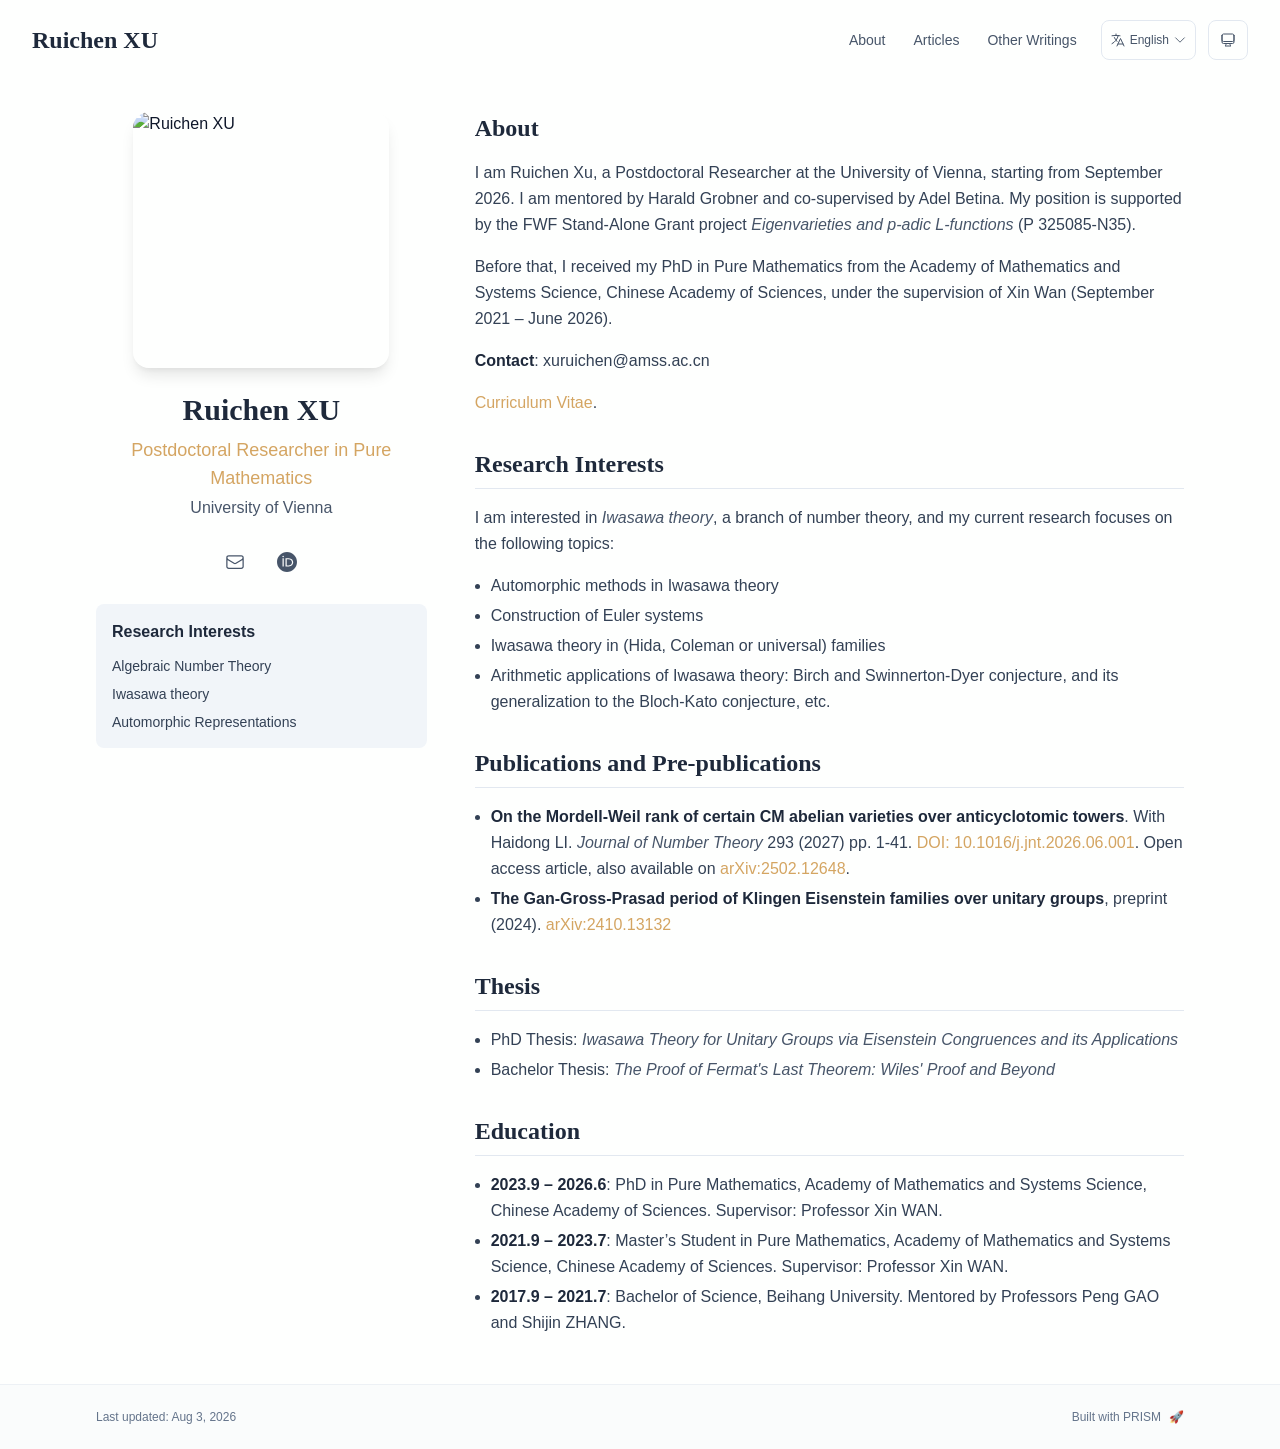
==== commit 32327d32: "Deploy my homepage: add my JNT article and other slight modifications" ====
--- a/index.html
+++ b/index.html
@@ -1,4 +1,4 @@
-<!DOCTYPE html><html lang="en" class="scroll-smooth"><head><meta charSet="utf-8"/><meta name="viewport" content="width=device-width, initial-scale=1"/><link rel="preload" as="image" href="/bio.jpg"/><link rel="stylesheet" href="/_next/static/css/a2236ed3a697cd6c.css" data-precedence="next"/><link rel="stylesheet" href="/_next/static/css/862f91b59e97334f.css" data-precedence="next"/><link rel="preload" as="script" fetchPriority="low" href="/_next/static/chunks/webpack-81e8f18d7cfb7ad3.js"/><script src="/_next/static/chunks/4bd1b696-70b6d399998de86a.js" async=""></script><script src="/_next/static/chunks/684-5aaa8290a129f299.js" async=""></script><script src="/_next/static/chunks/main-app-3087bcd39c739689.js" async=""></script><script src="/_next/static/chunks/461-a9a5d7b05a71d978.js" async=""></script><script src="/_next/static/chunks/874-6cc630662f3664af.js" async=""></script><script src="/_next/static/chunks/933-b21370172f728743.js" async=""></script><script src="/_next/static/chunks/app/layout-528522ff94c07c80.js" async=""></script><script src="/_next/static/chunks/178-595a94b9af1e67b5.js" async=""></script><script src="/_next/static/chunks/748-84df502d24ed20fb.js" async=""></script><script src="/_next/static/chunks/app/page-ac946743f086fcdb.js" async=""></script><link rel="icon" href="/favicon.svg" type="image/svg+xml"/><link rel="dns-prefetch" href="https://jialeliu.com"/><link rel="preconnect" href="https://jialeliu.com" crossorigin=""/><link rel="preload" as="font" type="font/woff2" href="https://jialeliu.com/fonts/georgiab.woff2" crossorigin=""/><script>
+<!DOCTYPE html><html lang="en" class="scroll-smooth"><head><meta charSet="utf-8"/><meta name="viewport" content="width=device-width, initial-scale=1"/><link rel="preload" as="image" href="/bio.jpg"/><link rel="stylesheet" href="/_next/static/css/a2236ed3a697cd6c.css" data-precedence="next"/><link rel="stylesheet" href="/_next/static/css/862f91b59e97334f.css" data-precedence="next"/><link rel="preload" as="script" fetchPriority="low" href="/_next/static/chunks/webpack-9b3252a1c3b2d4f5.js"/><script src="/_next/static/chunks/4bd1b696-70b6d399998de86a.js" async=""></script><script src="/_next/static/chunks/684-5aaa8290a129f299.js" async=""></script><script src="/_next/static/chunks/main-app-7c06a26d48fae744.js" async=""></script><script src="/_next/static/chunks/461-a9a5d7b05a71d978.js" async=""></script><script src="/_next/static/chunks/874-6cc630662f3664af.js" async=""></script><script src="/_next/static/chunks/933-b21370172f728743.js" async=""></script><script src="/_next/static/chunks/app/layout-02b774780b918a92.js" async=""></script><script src="/_next/static/chunks/628fdacb-448eb9389e4a3378.js" async=""></script><script src="/_next/static/chunks/965-38d91ae3956b83cd.js" async=""></script><script src="/_next/static/chunks/748-87cad8b660119346.js" async=""></script><script src="/_next/static/chunks/app/page-7632491129eeeedf.js" async=""></script><link rel="icon" href="/favicon.svg" type="image/svg+xml"/><link rel="dns-prefetch" href="https://jialeliu.com"/><link rel="preconnect" href="https://jialeliu.com" crossorigin=""/><link rel="preload" as="font" type="font/woff2" href="https://jialeliu.com/fonts/georgiab.woff2" crossorigin=""/><script>
               try {
                 const theme = localStorage.getItem('theme-storage');
                 const parsed = theme ? JSON.parse(theme) : null;
@@ -15,7 +15,7 @@
               }
             </script><script>
     try {
-      const cfg = {"enabled":true,"locales":["zh","en"],"defaultLocale":"en","mode":"auto","fixedLocale":"en","persist":true,"switcher":true,"labels":{"zh":"中文","en":"English"}};
+      const cfg = {"enabled":true,"locales":["zh","en"],"defaultLocale":"en","mode":"fixed","fixedLocale":"en","persist":true,"switcher":true,"labels":{"zh":"中文","en":"English"}};
       const storageKey = 'locale-storage';
       const normalize = (value) => typeof value === 'string' ? value.trim().replace('_', '-').toLowerCase() : '';
       const matchLocale = (candidate) => {
@@ -59,9 +59,11 @@
       root.lang = 'en';
       root.setAttribute('data-locale', 'en');
     }
-  </script><title>Ruichen XU</title><meta name="description" content="PhD student at Chinese Academy of Sciences"/><meta name="author" content="Ruichen XU"/><meta name="keywords" content="Ruichen XU,PhD,Research,Chinese Academy of Sciences"/><meta name="creator" content="Ruichen XU"/><meta name="publisher" content="Ruichen XU"/><meta property="og:title" content="Ruichen XU"/><meta property="og:description" content="PhD student at Chinese Academy of Sciences"/><meta property="og:site_name" content="Ruichen XU&#x27;s Academic Website"/><meta property="og:locale" content="en_US"/><meta property="og:type" content="website"/><meta name="twitter:card" content="summary"/><meta name="twitter:title" content="Ruichen XU"/><meta name="twitter:description" content="PhD student at Chinese Academy of Sciences"/><link rel="icon" href="/favicon.svg"/><script>document.querySelectorAll('body link[rel="icon"], body link[rel="apple-touch-icon"]').forEach(el => document.head.appendChild(el))</script><script src="/_next/static/chunks/polyfills-42372ed130431b0a.js" noModule=""></script></head><body class="font-sans antialiased"><div style="visibility:hidden"><nav class="fixed top-0 left-0 right-0 z-50" data-headlessui-state=""><div class="transition-all duration-300 ease-out bg-transparent" style="transform:translateY(-100px)"><div class="max-w-7xl mx-auto px-4 sm:px-6 lg:px-8"><div class="flex justify-between items-center h-16 lg:h-20"><div class="flex-shrink-0" tabindex="0"><a class="text-xl lg:text-2xl font-serif font-semibold text-primary hover:text-accent transition-colors duration-200" href="/">Ruichen XU</a></div><div class="hidden lg:block"><div class="ml-10 flex items-center space-x-3"><div class="relative flex items-baseline space-x-1"><a data-nav-href="/" class="relative px-3 py-2 text-sm font-medium rounded-lg transition-colors duration-150 text-primary" href="/">About</a><a data-nav-href="/articles" class="relative px-3 py-2 text-sm font-medium rounded-lg transition-colors duration-150 text-neutral-600" href="/articles/">Articles</a><a data-nav-href="/writings" class="relative px-3 py-2 text-sm font-medium rounded-lg transition-colors duration-150 text-neutral-600" href="/writings/">Other Writings</a><a data-nav-href="/cv" class="relative px-3 py-2 text-sm font-medium rounded-lg transition-colors duration-150 text-neutral-600" href="/cv/">CV</a></div><div class="flex items-center justify-center w-14 h-10 rounded-lg border border-neutral-200 dark:border-[rgba(148,163,184,0.24)] bg-background dark:bg-neutral-800"><div class="w-6 h-4 rounded bg-neutral-300 animate-pulse"></div></div><div class="flex items-center justify-center w-10 h-10 rounded-lg border border-neutral-200 dark:border-[rgba(148,163,184,0.24)] bg-background dark:bg-neutral-800"><div class="w-4 h-4 rounded-full bg-neutral-300 animate-pulse"></div></div></div></div><div class="lg:hidden flex items-center space-x-2"><div class="flex items-center justify-center w-14 h-10 rounded-lg border border-neutral-200 dark:border-[rgba(148,163,184,0.24)] bg-background dark:bg-neutral-800"><div class="w-6 h-4 rounded bg-neutral-300 animate-pulse"></div></div><div class="flex items-center justify-center w-10 h-10 rounded-lg border border-neutral-200 dark:border-[rgba(148,163,184,0.24)] bg-background dark:bg-neutral-800"><div class="w-4 h-4 rounded-full bg-neutral-300 animate-pulse"></div></div><button class="inline-flex items-center justify-center p-2 rounded-md text-neutral-600 hover:text-primary hover:bg-neutral-100 dark:hover:bg-neutral-800 focus:outline-none focus:ring-2 focus:ring-inset focus:ring-accent transition-colors duration-200" id="headlessui-disclosure-button-«R7pdb»" type="button" aria-expanded="false" data-headlessui-state=""><span class="sr-only">Open main menu</span><div><svg xmlns="http://www.w3.org/2000/svg" fill="none" viewBox="0 0 24 24" stroke-width="1.5" stroke="currentColor" aria-hidden="true" data-slot="icon" class="block h-6 w-6"><path stroke-linecap="round" stroke-linejoin="round" d="M3.75 6.75h16.5M3.75 12h16.5m-16.5 5.25h16.5"></path></svg></div></button></div></div></div></div></nav><main class="min-h-screen pt-16 lg:pt-20"><div class="max-w-6xl mx-auto px-4 sm:px-6 lg:px-8 py-8 bg-background min-h-screen"><div class="grid grid-cols-1 lg:grid-cols-3 gap-12"><div class="lg:col-span-1"><div class="sticky top-8" style="opacity:0;transform:translateY(20px)"><div class="w-64 h-64 mx-auto mb-6 rounded-2xl overflow-hidden shadow-lg hover:shadow-xl transition-all duration-200 hover:scale-105"><img alt="Ruichen XU" width="256" height="256" decoding="async" data-nimg="1" class="w-full h-full object-cover object-[32%_center]" style="color:transparent" src="/bio.jpg"/></div><div class="text-center mb-6"><h1 class="text-3xl font-serif font-bold text-primary mb-2">Ruichen XU</h1><p class="text-lg text-accent font-medium mb-1">PhD Student</p><p class="text-neutral-600 mb-2">Chinese Academy of Sciences</p></div><div class="flex flex-wrap justify-center gap-3 sm:gap-4 mb-6 relative px-2"><div class="relative"><button class="p-2 sm:p-2 transition-colors duration-200 text-neutral-600 dark:text-neutral-400 hover:text-accent" aria-label="Email"><svg xmlns="http://www.w3.org/2000/svg" fill="none" viewBox="0 0 24 24" stroke-width="1.5" stroke="currentColor" aria-hidden="true" data-slot="icon" class="h-5 w-5"><path stroke-linecap="round" stroke-linejoin="round" d="M21.75 6.75v10.5a2.25 2.25 0 0 1-2.25 2.25h-15a2.25 2.25 0 0 1-2.25-2.25V6.75m19.5 0A2.25 2.25 0 0 0 19.5 4.5h-15a2.25 2.25 0 0 0-2.25 2.25m19.5 0v.243a2.25 2.25 0 0 1-1.07 1.916l-7.5 4.615a2.25 2.25 0 0 1-2.36 0L3.32 8.91a2.25 2.25 0 0 1-1.07-1.916V6.75"></path></svg></button></div><div class="relative"><button class="p-2 sm:p-2 transition-colors duration-200 text-neutral-600 dark:text-neutral-400 hover:text-accent" aria-label="Location"><svg xmlns="http://www.w3.org/2000/svg" fill="none" viewBox="0 0 24 24" stroke-width="1.5" stroke="currentColor" aria-hidden="true" data-slot="icon" class="h-5 w-5"><path stroke-linecap="round" stroke-linejoin="round" d="M15 10.5a3 3 0 1 1-6 0 3 3 0 0 1 6 0Z"></path><path stroke-linecap="round" stroke-linejoin="round" d="M19.5 10.5c0 7.142-7.5 11.25-7.5 11.25S4.5 17.642 4.5 10.5a7.5 7.5 0 1 1 15 0Z"></path></svg></button></div><a href="https://orcid.org/0009-0003-4555-2116" target="_blank" rel="noopener noreferrer" class="p-2 sm:p-2 text-neutral-600 dark:text-neutral-400 hover:text-accent transition-colors duration-200" aria-label="ORCID"><svg viewBox="0 0 24 24" fill="currentColor" class="h-5 w-5" xmlns="http://www.w3.org/2000/svg"><path d="M12 0C5.372 0 0 5.372 0 12s5.372 12 12 12 12-5.372 12-12S18.628 0 12 0zM7.369 4.378c.525 0 .947.431.947.947s-.422.947-.947.947a.95.95 0 0 1-.947-.947c0-.525.422-.947.947-.947zm-.722 3.038h1.444v10.041H6.647V7.416zm3.562 0h3.9c3.712 0 5.344 2.653 5.344 5.025 0 2.578-2.016 5.025-5.325 5.025h-3.919V7.416zm1.444 1.303v7.444h2.297c3.272 0 4.022-2.484 4.022-3.722 0-2.016-1.284-3.722-4.097-3.722h-2.222z"></path></svg></a></div><div class="bg-neutral-100 dark:bg-neutral-800 rounded-lg p-4 mb-6 hover:shadow-lg transition-all duration-200 hover:scale-[1.02]"><h3 class="font-semibold text-primary mb-3">Research Interests</h3><div class="space-y-2 text-sm text-neutral-700 dark:text-neutral-500"><div>Algebraic Number Theory</div><div>Iwasawa theory</div><div>Automorphic Representations</div></div></div></div></div><div class="lg:col-span-2 space-y-8"><section id="about" class="scroll-mt-24 space-y-8"><section style="opacity:0;transform:translateY(20px)"><h2 class="text-2xl font-serif font-bold text-primary mb-4">About</h2><div class="text-neutral-700 dark:text-neutral-600 leading-relaxed"><p class="mb-4 last:mb-0">I am Ruichen XU, a PhD student in Pure Mathematics at the <em class="italic text-neutral-600 dark:text-neutral-500">Academy of Mathematics and Systems Science, Chinese Academy of Sciences</em>, under the guidance of Professor Xin WAN.</p>
+  </script><title>Ruichen XU</title><meta name="description" content="Postdoctoral Researcher in the University of Vienna"/><meta name="author" content="Ruichen XU"/><meta name="keywords" content="Ruichen XU,PhD,Research,University of Vienna"/><meta name="creator" content="Ruichen XU"/><meta name="publisher" content="Ruichen XU"/><meta property="og:title" content="Ruichen XU"/><meta property="og:description" content="Postdoctoral Researcher in the University of Vienna"/><meta property="og:site_name" content="Ruichen XU&#x27;s Academic Website"/><meta property="og:locale" content="en_US"/><meta property="og:type" content="website"/><meta name="twitter:card" content="summary"/><meta name="twitter:title" content="Ruichen XU"/><meta name="twitter:description" content="Postdoctoral Researcher in the University of Vienna"/><link rel="icon" href="/favicon.svg"/><script>document.querySelectorAll('body link[rel="icon"], body link[rel="apple-touch-icon"]').forEach(el => document.head.appendChild(el))</script><script src="/_next/static/chunks/polyfills-42372ed130431b0a.js" noModule=""></script></head><body class="font-sans antialiased"><div style="visibility:hidden"><nav class="fixed top-0 left-0 right-0 z-50" data-headlessui-state=""><div class="transition-all duration-300 ease-out bg-transparent" style="transform:translateY(-100px)"><div class="max-w-7xl mx-auto px-4 sm:px-6 lg:px-8"><div class="flex justify-between items-center h-16 lg:h-20"><div class="flex-shrink-0" tabindex="0"><a class="text-xl lg:text-2xl font-serif font-semibold text-primary hover:text-accent transition-colors duration-200" href="/">Ruichen XU</a></div><div class="hidden lg:block"><div class="ml-10 flex items-center space-x-3"><div class="relative flex items-baseline space-x-1"><a data-nav-href="/" class="relative px-3 py-2 text-sm font-medium rounded-lg transition-colors duration-150 text-primary" href="/">About</a><a data-nav-href="/articles" class="relative px-3 py-2 text-sm font-medium rounded-lg transition-colors duration-150 text-neutral-600" href="/articles/">Articles</a><a data-nav-href="/writings" class="relative px-3 py-2 text-sm font-medium rounded-lg transition-colors duration-150 text-neutral-600" href="/writings/">Other Writings</a></div><div class="flex items-center justify-center w-14 h-10 rounded-lg border border-neutral-200 dark:border-[rgba(148,163,184,0.24)] bg-background dark:bg-neutral-800"><div class="w-6 h-4 rounded bg-neutral-300 animate-pulse"></div></div><div class="flex items-center justify-center w-10 h-10 rounded-lg border border-neutral-200 dark:border-[rgba(148,163,184,0.24)] bg-background dark:bg-neutral-800"><div class="w-4 h-4 rounded-full bg-neutral-300 animate-pulse"></div></div></div></div><div class="lg:hidden flex items-center space-x-2"><div class="flex items-center justify-center w-14 h-10 rounded-lg border border-neutral-200 dark:border-[rgba(148,163,184,0.24)] bg-background dark:bg-neutral-800"><div class="w-6 h-4 rounded bg-neutral-300 animate-pulse"></div></div><div class="flex items-center justify-center w-10 h-10 rounded-lg border border-neutral-200 dark:border-[rgba(148,163,184,0.24)] bg-background dark:bg-neutral-800"><div class="w-4 h-4 rounded-full bg-neutral-300 animate-pulse"></div></div><button class="inline-flex items-center justify-center p-2 rounded-md text-neutral-600 hover:text-primary hover:bg-neutral-100 dark:hover:bg-neutral-800 focus:outline-none focus:ring-2 focus:ring-inset focus:ring-accent transition-colors duration-200" id="headlessui-disclosure-button-«R7pdb»" type="button" aria-expanded="false" data-headlessui-state=""><span class="sr-only">Open main menu</span><div><svg xmlns="http://www.w3.org/2000/svg" fill="none" viewBox="0 0 24 24" stroke-width="1.5" stroke="currentColor" aria-hidden="true" data-slot="icon" class="block h-6 w-6"><path stroke-linecap="round" stroke-linejoin="round" d="M3.75 6.75h16.5M3.75 12h16.5m-16.5 5.25h16.5"></path></svg></div></button></div></div></div></div></nav><main class="min-h-screen pt-16 lg:pt-20"><div class="max-w-6xl mx-auto px-4 sm:px-6 lg:px-8 py-8 bg-background min-h-screen"><div class="grid grid-cols-1 lg:grid-cols-3 gap-12"><div class="lg:col-span-1"><div class="sticky top-8" style="opacity:0;transform:translateY(20px)"><div class="w-64 h-64 mx-auto mb-6 rounded-2xl overflow-hidden shadow-lg hover:shadow-xl transition-all duration-200 hover:scale-105"><img alt="Ruichen XU" width="256" height="256" decoding="async" data-nimg="1" class="w-full h-full object-cover object-[32%_center]" style="color:transparent" src="/bio.jpg"/></div><div class="text-center mb-6"><h1 class="text-3xl font-serif font-bold text-primary mb-2">Ruichen XU</h1><p class="text-lg text-accent font-medium mb-1">Postdoctoral Researcher in Pure Mathematics</p><p class="text-neutral-600 mb-2">University of Vienna</p></div><div class="flex flex-wrap justify-center gap-3 sm:gap-4 mb-6 relative px-2"><div class="relative"><button class="p-2 sm:p-2 transition-colors duration-200 text-neutral-600 dark:text-neutral-400 hover:text-accent" aria-label="Email"><svg xmlns="http://www.w3.org/2000/svg" fill="none" viewBox="0 0 24 24" stroke-width="1.5" stroke="currentColor" aria-hidden="true" data-slot="icon" class="h-5 w-5"><path stroke-linecap="round" stroke-linejoin="round" d="M21.75 6.75v10.5a2.25 2.25 0 0 1-2.25 2.25h-15a2.25 2.25 0 0 1-2.25-2.25V6.75m19.5 0A2.25 2.25 0 0 0 19.5 4.5h-15a2.25 2.25 0 0 0-2.25 2.25m19.5 0v.243a2.25 2.25 0 0 1-1.07 1.916l-7.5 4.615a2.25 2.25 0 0 1-2.36 0L3.32 8.91a2.25 2.25 0 0 1-1.07-1.916V6.75"></path></svg></button></div><a href="https://orcid.org/0009-0003-4555-2116" target="_blank" rel="noopener noreferrer" class="p-2 sm:p-2 text-neutral-600 dark:text-neutral-400 hover:text-accent transition-colors duration-200" aria-label="ORCID"><svg viewBox="0 0 24 24" fill="currentColor" class="h-5 w-5" xmlns="http://www.w3.org/2000/svg"><path d="M12 0C5.372 0 0 5.372 0 12s5.372 12 12 12 12-5.372 12-12S18.628 0 12 0zM7.369 4.378c.525 0 .947.431.947.947s-.422.947-.947.947a.95.95 0 0 1-.947-.947c0-.525.422-.947.947-.947zm-.722 3.038h1.444v10.041H6.647V7.416zm3.562 0h3.9c3.712 0 5.344 2.653 5.344 5.025 0 2.578-2.016 5.025-5.325 5.025h-3.919V7.416zm1.444 1.303v7.444h2.297c3.272 0 4.022-2.484 4.022-3.722 0-2.016-1.284-3.722-4.097-3.722h-2.222z"></path></svg></a></div><div class="bg-neutral-100 dark:bg-neutral-800 rounded-lg p-4 mb-6 hover:shadow-lg transition-all duration-200 hover:scale-[1.02]"><h3 class="font-semibold text-primary mb-3">Research Interests</h3><div class="space-y-2 text-sm text-neutral-700 dark:text-neutral-500"><div>Algebraic Number Theory</div><div>Iwasawa theory</div><div>Automorphic Representations</div></div></div></div></div><div class="lg:col-span-2 space-y-8"><section id="about" class="scroll-mt-24 space-y-8"><section style="opacity:0;transform:translateY(20px)"><h2 class="text-2xl font-serif font-bold text-primary mb-4">About</h2><div class="text-neutral-700 dark:text-neutral-600 leading-relaxed"><p class="mb-4 last:mb-0">I am Ruichen Xu, a Postdoctoral Researcher at the University of Vienna, starting from September 2026. I am mentored by Harald Grobner and co-supervised by Adel Betina. My position is supported by the FWF Stand-Alone Grant project <a href="https://www.fwf.ac.at/en/research-radar/10.55776/PAT2584625" node="[object Object]" target="_blank" rel="noopener noreferrer" class="text-accent font-medium transition-all duration-200 rounded hover:bg-accent/10 hover:shadow-sm"><em class="italic text-neutral-600 dark:text-neutral-500">Eigenvarieties and p-adic L-functions</em></a> (P 325085-N35).</p>
+<p class="mb-4 last:mb-0">Before that, I received my PhD in Pure Mathematics from the Academy of Mathematics and Systems Science, Chinese Academy of Sciences, under the supervision of Xin Wan (September 2021 – June 2026).</p>
 <p class="mb-4 last:mb-0"><strong class="font-semibold text-primary">Contact</strong>: xuruichen@amss.ac.cn</p>
-<h3 class="text-xl font-semibold text-primary mt-6 mb-3">Research Interests</h3>
+<p class="mb-4 last:mb-0"><strong class="font-semibold text-primary"><a href="/files/CV_RuichenXU.pdf" node="[object Object]" target="_blank" rel="noopener noreferrer" class="text-accent font-medium transition-all duration-200 rounded hover:bg-accent/10 hover:shadow-sm">Curriculum Vitae</a></strong>.</p>
+<h2 class="text-2xl font-serif font-bold text-primary mt-8 mb-4 border-b border-neutral-200 dark:border-neutral-800 pb-2">Research Interests</h2>
 <p class="mb-4 last:mb-0">I am interested in <em class="italic text-neutral-600 dark:text-neutral-500">Iwasawa theory</em>, a branch of number theory, and my current research focuses on the following topics:</p>
 <ul class="list-disc list-inside mb-4 space-y-1 ml-4">
 <li class="mb-1">Automorphic methods in Iwasawa theory</li>
@@ -69,23 +71,19 @@
 <li class="mb-1">Iwasawa theory in (Hida, Coleman or universal) families</li>
 <li class="mb-1">Arithmetic applications of Iwasawa theory: Birch and Swinnerton-Dyer conjecture, and its generalization to the Bloch-Kato conjecture, etc.</li>
 </ul>
-<h3 class="text-xl font-semibold text-primary mt-6 mb-3">Publications and Pre-publications</h3>
+<h2 class="text-2xl font-serif font-bold text-primary mt-8 mb-4 border-b border-neutral-200 dark:border-neutral-800 pb-2">Publications and Pre-publications</h2>
 <ul class="list-disc list-inside mb-4 space-y-1 ml-4">
-<li class="mb-1">Haidong LI, <strong class="font-semibold text-primary">Ruichen XU</strong>, <em class="italic text-neutral-600 dark:text-neutral-500">On the Mordell-Weil rank of certain CM abelian varieties over anticyclotomic towers</em>, preprint (2025). <a href="https://arxiv.org/abs/2502.12648" node="[object Object]" target="_blank" rel="noopener noreferrer" class="text-accent font-medium transition-all duration-200 rounded hover:bg-accent/10 hover:shadow-sm">arXiv:2502.12648</a>  Submitted.</li>
-<li class="mb-1"><strong class="font-semibold text-primary">Ruichen XU</strong>, <em class="italic text-neutral-600 dark:text-neutral-500">The Gan-Gross-Prasad period of Klingen Eisenstein families over unitary groups</em>, preprint (2024). <a href="https://arxiv.org/abs/2410.13132" node="[object Object]" target="_blank" rel="noopener noreferrer" class="text-accent font-medium transition-all duration-200 rounded hover:bg-accent/10 hover:shadow-sm">arXiv:2410.13132</a></li>
+<li class="mb-1"><strong class="font-semibold text-primary">On the Mordell-Weil rank of certain CM abelian varieties over anticyclotomic towers</strong>. With Haidong LI. <em class="italic text-neutral-600 dark:text-neutral-500">Journal of Number Theory</em> 293 (2027) pp. 1-41. <a href="https://doi.org/10.1016/j.jnt.2026.06.001" node="[object Object]" target="_blank" rel="noopener noreferrer" class="text-accent font-medium transition-all duration-200 rounded hover:bg-accent/10 hover:shadow-sm">DOI: 10.1016/j.jnt.2026.06.001</a>. Open access article, also available on <a href="https://arxiv.org/abs/2502.12648" node="[object Object]" target="_blank" rel="noopener noreferrer" class="text-accent font-medium transition-all duration-200 rounded hover:bg-accent/10 hover:shadow-sm">arXiv:2502.12648</a>.</li>
+<li class="mb-1"><strong class="font-semibold text-primary">The Gan-Gross-Prasad period of Klingen Eisenstein families over unitary groups</strong>, preprint (2024). <a href="https://arxiv.org/abs/2410.13132" node="[object Object]" target="_blank" rel="noopener noreferrer" class="text-accent font-medium transition-all duration-200 rounded hover:bg-accent/10 hover:shadow-sm">arXiv:2410.13132</a></li>
 </ul>
-<h3 class="text-xl font-semibold text-primary mt-6 mb-3">Thesis</h3>
+<h2 class="text-2xl font-serif font-bold text-primary mt-8 mb-4 border-b border-neutral-200 dark:border-neutral-800 pb-2">Thesis</h2>
 <ul class="list-disc list-inside mb-4 space-y-1 ml-4">
-<li class="mb-1">PhD Thesis: <strong class="font-semibold text-primary">Iwasawa Theory for Unitary Groups via Eisenstein Congruences and its Applications</strong></li>
-<li class="mb-1">Bachelor Thesis: <strong class="font-semibold text-primary">The Proof of Fermat&#x27;s Last Theorem: Wiles&#x27; Proof and Beyond</strong></li>
+<li class="mb-1">PhD Thesis: <em class="italic text-neutral-600 dark:text-neutral-500">Iwasawa Theory for Unitary Groups via Eisenstein Congruences and its Applications</em></li>
+<li class="mb-1">Bachelor Thesis: <em class="italic text-neutral-600 dark:text-neutral-500">The Proof of Fermat&#x27;s Last Theorem: Wiles&#x27; Proof and Beyond</em></li>
 </ul>
-<h3 class="text-xl font-semibold text-primary mt-6 mb-3">Education</h3>
+<h2 class="text-2xl font-serif font-bold text-primary mt-8 mb-4 border-b border-neutral-200 dark:border-neutral-800 pb-2">Education</h2>
 <ul class="list-disc list-inside mb-4 space-y-1 ml-4">
-<li class="mb-1"><strong class="font-semibold text-primary">2023.9 – (Expected 2026.7)</strong>: PhD Student in Pure Mathematics, Academy of Mathematics and Systems Science, Chinese Academy of Sciences. Supervisor: Professor Xin WAN.</li>
+<li class="mb-1"><strong class="font-semibold text-primary">2023.9 – 2026.6</strong>: PhD in Pure Mathematics, Academy of Mathematics and Systems Science, Chinese Academy of Sciences. Supervisor: Professor Xin WAN.</li>
 <li class="mb-1"><strong class="font-semibold text-primary">2021.9 – 2023.7</strong>: Master’s Student in Pure Mathematics, Academy of Mathematics and Systems Science, Chinese Academy of Sciences. Supervisor: Professor Xin WAN.</li>
-<li class="mb-1"><strong class="font-semibold text-primary">2017.9 – 2021.7</strong>: Bachelor of Science, Beihang University. Mentored by Professors Peng GAO and Shijin ZHANG.<!-- -->
-<ul class="list-disc list-inside mb-4 space-y-1 ml-4">
-<li class="mb-1">Participated in the &quot;Enhanced Program for Graduate Study&quot; organized by the Beijing International Center for Mathematical Research and Peking University during the Spring semesters of 2020 (online) and 2021.</li>
-</ul>
-</li>
-</ul></div></section></section></div></div></div><!--$--><!--/$--><!--$--><!--/$--></main><footer class="border-t border-neutral-200/50 bg-neutral-50/50 dark:bg-neutral-900/50 dark:border-neutral-700/50"><div class="max-w-6xl mx-auto px-4 sm:px-6 lg:px-8 py-6"><div class="flex flex-col sm:flex-row justify-between items-center gap-2"><p class="text-xs text-neutral-500">Last updated<!-- -->: <!-- -->May 28, 2026</p><p class="text-xs text-neutral-500 flex items-center"><a href="https://github.com/xyjoey/PRISM" target="_blank" rel="noopener noreferrer">Built with PRISM</a><span class="ml-2">🚀</span></p></div></div></footer></div><script src="/_next/static/chunks/webpack-81e8f18d7cfb7ad3.js" async=""></script><script>(self.__next_f=self.__next_f||[]).push([0])</script><script>self.__next_f.push([1,"1:\"$Sreact.fragment\"\n3:I[3719,[\"461\",\"static/chunks/461-a9a5d7b05a71d978.js\",\"874\",\"static/chunks/874-6cc630662f3664af.js\",\"933\",\"static/chunks/933-b21370172f728743.js\",\"177\",\"static/chunks/app/layout-528522ff94c07c80.js\"],\"ThemeProvider\"]\n4:I[310,[\"461\",\"static/chunks/461-a9a5d7b05a71d978.js\",\"874\",\"static/chunks/874-6cc630662f3664af.js\",\"933\",\"static/chunks/933-b21370172f728743.js\",\"177\",\"static/chunks/app/layout-528522ff94c07c80.js\"],\"LocaleProvider\"]\n5:I[4574,[\"461\",\"static/chunks/461-a9a5d7b05a71d978.js\",\"874\",\"static/chunks/874-6cc630662f3664af.js\",\"933\",\"static/chunks/933-b21370172f728743.js\",\"177\",\"static/chunks/app/layout-528522ff94c07c80.js\"],\"default\"]\n6:I[7555,[],\"\"]\n7:I[1295,[],\"\"]\n8:I[2548,[\"461\",\"static/chunks/461-a9a5d7b05a71d978.js\",\"874\",\"static/chunks/874-6cc630662f3664af.js\",\"933\",\"static/chunks/933-b21370172f728743.js\",\"177\",\"static/chunks/app/layout-528522ff94c07c80.js\"],\"default\"]\n9:I[6613,[\"461\",\"static/chunks/461-a9a5d7b05a71d978.js\",\"178\",\"static/chunks/178-595a94b9af1e67b5.js\",\"874\",\"static/chunks/874-6cc630662f3664af.js\",\"748\",\"static/chunks/748-84df502d24ed20fb.js\",\"974\",\"static/chunks/app/page-ac946743f086fcdb.js\"],\"default\"]\nb:I[9665,[],\"MetadataBoundary\"]\nd:I[9665,[],\"OutletBoundary\"]\n10:I[4911,[],\"AsyncMetadataOutlet\"]\n12:I[9665,[],\"ViewportBoundary\"]\n14:I[6614,[],\"\"]\n:HL[\"/_next/static/css/a2236ed3a697cd6c.css\",\"style\"]\n:HL[\"/_next/static/css/862f91b59e97334f.css\",\"style\"]\n2:T5d7,\n    try {\n      const cfg = {\"enabled\":true,\"locales\":[\"zh\",\"en\"],\"defaultLocale\":\"en\",\"mode\":\"auto\",\"fixedLocale\":\"en\",\"persist\":true,\"switcher\":true,\"labels\":{\"zh\":\"中文\",\"en\":\"English\"}};\n      const storageKey = 'locale-storage';\n      const normalize = (value) =\u003e typeof value === 'string' ? value.trim().replace('_', '-').toLowerCase() : '';\n      const matchLocale = (candidate) =\u003e {\n        const normalized = normalize(candidate);\n        if (!normalized) return null;\n        if (cfg.locales.includes(normalized)) return normalized;\n        const language = normalized.split('-')[0];\n        if (cf"])</script><script>self.__next_f.push([1,"g.locales.includes(language)) return language;\n        return null;\n      };\n\n      let resolved = null;\n\n      if (!cfg.enabled) {\n        resolved = cfg.defaultLocale;\n      } else if (cfg.persist) {\n        resolved = matchLocale(localStorage.getItem(storageKey));\n      }\n\n      if (!resolved) {\n        if (cfg.mode === 'fixed') {\n          resolved = cfg.fixedLocale;\n        } else {\n          resolved = matchLocale(navigator.language);\n        }\n      }\n\n      if (!resolved) {\n        resolved = cfg.defaultLocale;\n      }\n\n      const root = document.documentElement;\n      root.lang = resolved;\n      root.setAttribute('data-locale', resolved);\n\n      if (cfg.persist) {\n        localStorage.setItem(storageKey, resolved);\n      }\n    } catch (e) {\n      const root = document.documentElement;\n      root.lang = 'en';\n      root.setAttribute('data-locale', 'en');\n    }\n  a:T78b,I am Ruichen XU, a PhD student in Pure Mathematics at the *Academy of Mathematics and Systems Science, Chinese Academy of Sciences*, under the guidance of Professor Xin WAN.\n\n**Contact**: xuruichen@amss.ac.cn\n\n\n\n### Research Interests\n\nI am interested in *Iwasawa theory*, a branch of number theory, and my current research focuses on the following topics:\n\n- Automorphic methods in Iwasawa theory\n- Construction of Euler systems\n- Iwasawa theory in (Hida, Coleman or universal) families\n- Arithmetic applications of Iwasawa theory: Birch and Swinnerton-Dyer conjecture, and its generalization to the Bloch-Kato conjecture, etc.\n\n\n\n### Publications and Pre-publications\n\n- Haidong LI, **Ruichen XU**, *On the Mordell-Weil rank of certain CM abelian varieties over anticyclotomic towers*, preprint (2025). [arXiv:2502.12648](https://arxiv.org/abs/2502.12648)  Submitted.\n- **Ruichen XU**, *The Gan-Gross-Prasad period of Klingen Eisenstein families over unitary groups*, preprint (2024). [arXiv:2410.13132](https://arxiv.org/abs/2410.13132)\n\n\n\n### Thesis\n\n- PhD Thesis: **Iwasawa Theory for Unitary Groups via Eisenstein Congruences and its Applications**\n- "])</script><script>self.__next_f.push([1,"Bachelor Thesis: **The Proof of Fermat's Last Theorem: Wiles' Proof and Beyond**\n\n### Education\n\n- **2023.9 – (Expected 2026.7)**: PhD Student in Pure Mathematics, Academy of Mathematics and Systems Science, Chinese Academy of Sciences. Supervisor: Professor Xin WAN.  \n- **2021.9 – 2023.7**: Master’s Student in Pure Mathematics, Academy of Mathematics and Systems Science, Chinese Academy of Sciences. Supervisor: Professor Xin WAN.  \n- **2017.9 – 2021.7**: Bachelor of Science, Beihang University. Mentored by Professors Peng GAO and Shijin ZHANG.  \n  - Participated in the \"Enhanced Program for Graduate Study\" organized by the Beijing International Center for Mathematical Research and Peking University during the Spring semesters of 2020 (online) and 2021.  \n"])</script><script>self.__next_f.push([1,"0:{\"P\":null,\"b\":\"-EvlRMq_rN3gHmNoBMN2E\",\"p\":\"\",\"c\":[\"\",\"\"],\"i\":false,\"f\":[[[\"\",{\"children\":[\"__PAGE__\",{}]},\"$undefined\",\"$undefined\",true],[\"\",[\"$\",\"$1\",\"c\",{\"children\":[[[\"$\",\"link\",\"0\",{\"rel\":\"stylesheet\",\"href\":\"/_next/static/css/a2236ed3a697cd6c.css\",\"precedence\":\"next\",\"crossOrigin\":\"$undefined\",\"nonce\":\"$undefined\"}],[\"$\",\"link\",\"1\",{\"rel\":\"stylesheet\",\"href\":\"/_next/static/css/862f91b59e97334f.css\",\"precedence\":\"next\",\"crossOrigin\":\"$undefined\",\"nonce\":\"$undefined\"}]],[\"$\",\"html\",null,{\"lang\":\"en\",\"className\":\"scroll-smooth\",\"suppressHydrationWarning\":true,\"children\":[[\"$\",\"head\",null,{\"children\":[[\"$\",\"link\",null,{\"rel\":\"icon\",\"href\":\"/favicon.svg\",\"type\":\"image/svg+xml\"}],[\"$\",\"link\",null,{\"rel\":\"dns-prefetch\",\"href\":\"https://jialeliu.com\"}],[\"$\",\"link\",null,{\"rel\":\"preconnect\",\"href\":\"https://jialeliu.com\",\"crossOrigin\":\"\"}],[\"$\",\"link\",null,{\"rel\":\"preload\",\"as\":\"font\",\"type\":\"font/woff2\",\"href\":\"https://jialeliu.com/fonts/georgiab.woff2\",\"crossOrigin\":\"\"}],[\"$\",\"script\",null,{\"dangerouslySetInnerHTML\":{\"__html\":\"\\n              try {\\n                const theme = localStorage.getItem('theme-storage');\\n                const parsed = theme ? JSON.parse(theme) : null;\\n                const setting = parsed?.state?.theme || 'system';\\n                const prefersDark = typeof window !== 'undefined' \u0026\u0026 window.matchMedia \u0026\u0026 window.matchMedia('(prefers-color-scheme: dark)').matches;\\n                const effective = setting === 'dark' ? 'dark' : (setting === 'light' ? 'light' : (prefersDark ? 'dark' : 'light'));\\n                var root = document.documentElement;\\n                root.classList.add(effective);\\n                root.setAttribute('data-theme', effective);\\n              } catch (e) {\\n                var root = document.documentElement;\\n                root.classList.add('light');\\n                root.setAttribute('data-theme', 'light');\\n              }\\n            \"}}],[\"$\",\"script\",null,{\"dangerouslySetInnerHTML\":{\"__html\":\"$2\"}}]]}],[\"$\",\"body\",null,{\"className\":\"font-sans antialiased\",\"children\":[\"$\",\"$L3\",null,{\"children\":[\"$\",\"$L4\",null,{\"config\":{\"enabled\":true,\"locales\":[\"zh\",\"en\"],\"defaultLocale\":\"en\",\"mode\":\"auto\",\"fixedLocale\":\"en\",\"persist\":true,\"switcher\":true,\"labels\":{\"zh\":\"中文\",\"en\":\"English\"}},\"children\":[[\"$\",\"$L5\",null,{\"items\":[{\"title\":\"About\",\"type\":\"page\",\"target\":\"about\",\"href\":\"/\"},{\"title\":\"Articles\",\"type\":\"page\",\"target\":\"articles\",\"href\":\"/articles\"},{\"title\":\"Other Writings\",\"type\":\"page\",\"target\":\"writings\",\"href\":\"/writings\"},{\"title\":\"CV\",\"type\":\"page\",\"target\":\"cv\",\"href\":\"/cv\"}],\"siteTitle\":\"Ruichen XU\",\"enableOnePageMode\":false,\"i18n\":\"$0:f:0:1:1:props:children:1:props:children:1:props:children:props:children:props:config\",\"itemsByLocale\":{\"zh\":[{\"title\":\"首页\",\"type\":\"page\",\"target\":\"about\",\"href\":\"/\"},{\"title\":\"文章\",\"type\":\"page\",\"target\":\"articles\",\"href\":\"/articles\"},{\"title\":\"杂文\",\"type\":\"page\",\"target\":\"writings\",\"href\":\"/writings\"},{\"title\":\"简历\",\"type\":\"page\",\"target\":\"cv\",\"href\":\"/cv\"}],\"en\":[{\"title\":\"About\",\"type\":\"page\",\"target\":\"about\",\"href\":\"/\"},{\"title\":\"Articles\",\"type\":\"page\",\"target\":\"articles\",\"href\":\"/articles\"},{\"title\":\"Other Writings\",\"type\":\"page\",\"target\":\"writings\",\"href\":\"/writings\"},{\"title\":\"CV\",\"type\":\"page\",\"target\":\"cv\",\"href\":\"/cv\"}]},\"siteTitleByLocale\":{\"zh\":\"徐睿晨\",\"en\":\"Ruichen XU\"}}],[\"$\",\"main\",null,{\"className\":\"min-h-screen pt-16 lg:pt-20\",\"children\":[\"$\",\"$L6\",null,{\"parallelRouterKey\":\"children\",\"error\":\"$undefined\",\"errorStyles\":\"$undefined\",\"errorScripts\":\"$undefined\",\"template\":[\"$\",\"$L7\",null,{}],\"templateStyles\":\"$undefined\",\"templateScripts\":\"$undefined\",\"notFound\":[[[\"$\",\"title\",null,{\"children\":\"404: This page could not be found.\"}],[\"$\",\"div\",null,{\"style\":{\"fontFamily\":\"system-ui,\\\"Segoe UI\\\",Roboto,Helvetica,Arial,sans-serif,\\\"Apple Color Emoji\\\",\\\"Segoe UI Emoji\\\"\",\"height\":\"100vh\",\"textAlign\":\"center\",\"display\":\"flex\",\"flexDirection\":\"column\",\"alignItems\":\"center\",\"justifyContent\":\"center\"},\"children\":[\"$\",\"div\",null,{\"children\":[[\"$\",\"style\",null,{\"dangerouslySetInnerHTML\":{\"__html\":\"body{color:#000;background:#fff;margin:0}.next-error-h1{border-right:1px solid rgba(0,0,0,.3)}@media (prefers-color-scheme:dark){body{color:#fff;background:#000}.next-error-h1{border-right:1px solid rgba(255,255,255,.3)}}\"}}],[\"$\",\"h1\",null,{\"className\":\"next-error-h1\",\"style\":{\"display\":\"inline-block\",\"margin\":\"0 20px 0 0\",\"padding\":\"0 23px 0 0\",\"fontSize\":24,\"fontWeight\":500,\"verticalAlign\":\"top\",\"lineHeight\":\"49px\"},\"children\":404}],[\"$\",\"div\",null,{\"style\":{\"display\":\"inline-block\"},\"children\":[\"$\",\"h2\",null,{\"style\":{\"fontSize\":14,\"fontWeight\":400,\"lineHeight\":\"49px\",\"margin\":0},\"children\":\"This page could not be found.\"}]}]]}]}]],[]],\"forbidden\":\"$undefined\",\"unauthorized\":\"$undefined\"}]}],[\"$\",\"$L8\",null,{\"lastUpdated\":\"May 28, 2026\",\"lastUpdatedByLocale\":{\"zh\":\"2026年5月28日\",\"en\":\"May 28, 2026\"},\"defaultLocale\":\"en\"}]]}]}]}]]}]]}],{\"children\":[\"__PAGE__\",[\"$\",\"$1\",\"c\",{\"children\":[[\"$\",\"$L9\",null,{\"dataByLocale\":{\"zh\":{\"author\":{\"name\":\"徐睿晨\",\"title\":\"博士研究生\",\"institution\":\"中国科学院数学与系统科学研究院\",\"avatar\":\"/bio.jpg\"},\"social\":{\"email\":\"xuruichen@amss.ac.cn\",\"location\":\"中国北京\",\"location_url\":\"https://maps.google.com\",\"location_details\":[\"908, 南楼,\",\"中国，北京，中国科学院数学与系统科学研究院\"],\"orcid\":\"https://orcid.org/0009-0003-4555-2116\"},\"features\":{\"enable_likes\":false,\"enable_one_page_mode\":false},\"enableOnePageMode\":false,\"researchInterests\":[\"代数数论\",\"岩泽理论\",\"自守理论\"],\"pagesToShow\":[{\"type\":\"about\",\"id\":\"about\",\"sections\":[{\"id\":\"about\",\"type\":\"markdown\",\"source\":\"bio.md\",\"title\":\"About\",\"content\":\"我是徐睿晨，目前在中国科学院数学与系统科学研究院攻读基础数学博士学位，师从万昕研究员。\\n\\n**联系方式**：xuruichen@amss.ac.cn\\n\\n\\n\\n## 研究方向\\n\\n我的研究兴趣主要集中在数论中的 *岩泽理论*，目前关注以下方向：\\n\\n- 岩泽理论中的自守方法  \\n- Euler 系统的构造  \\n- 肥田族、Coleman 族及更一般万有族中的岩泽理论  \\n- 岩泽理论的算术应用，包括 Birch–Swinnerton-Dyer 猜想及其在 Bloch–加藤猜想框架下的推广等  \\n\\n\\n\\n## 论文与预印本\\n\\n- 李海东, 徐睿晨, *On the Mordell–Weil rank of certain CM abelian varieties over anticyclotomic towers*, 预印本（2025）  [arXiv:2502.12648](https://arxiv.org/abs/2502.12648)（已投稿）\\n  \\n- 徐睿晨, *The Gan–Gross–Prasad period of Klingen Eisenstein families over unitary groups*, 预印本（2024） \\n  [arXiv:2410.13132](https://arxiv.org/abs/2410.13132)\\n\\n\\n\\n## 学位论文\\n\\n- 博士论文：**酉群的岩泽理论：Eisenstein同余方法及其应用**  \\n- 本科论文：**费马大定理的证明：Wiles 证明及其后续发展**\\n\\n\\n\\n## 教育经历\\n\\n- **2023.9 – （预计2026.7）**：中国科学院数学与系统科学研究院，基础数学博士在读，导师：万昕研究员  \\n- **2021.9 – 2023.7**：中国科学院数学与系统科学研究院，基础数学硕士在读（已转段），导师：万昕研究员 \\n- **2017.9 – 2021.7**：北京航空航天大学，理学学士\"}]}]},\"en\":{\"author\":{\"name\":\"Ruichen XU\",\"title\":\"PhD Student\",\"institution\":\"Chinese Academy of Sciences\",\"avatar\":\"/bio.jpg\"},\"social\":{\"email\":\"xuruichen@amss.ac.cn\",\"location\":\"Beijing, China\",\"location_url\":\"https://maps.google.com\",\"location_details\":[\"Room 908, South Building,\",\"Academy of Mathematics and Systems Science, Chinese Academy of Sciences, Beijing, China\"],\"orcid\":\"https://orcid.org/0009-0003-4555-2116\"},\"features\":{\"enable_likes\":false,\"enable_one_page_mode\":false},\"enableOnePageMode\":false,\"researchInterests\":[\"Algebraic Number Theory\",\"Iwasawa theory\",\"Automorphic Representations\"],\"pagesToShow\":[{\"type\":\"about\",\"id\":\"about\",\"sections\":[{\"id\":\"about\",\"type\":\"markdown\",\"source\":\"bio.md\",\"title\":\"About\",\"content\":\"$a\"}]}]}},\"defaultLocale\":\"en\"}],[\"$\",\"$Lb\",null,{\"children\":\"$Lc\"}],null,[\"$\",\"$Ld\",null,{\"children\":[\"$Le\",\"$Lf\",[\"$\",\"$L10\",null,{\"promise\":\"$@11\"}]]}]]}],{},null,false]},null,false],[\"$\",\"$1\",\"h\",{\"children\":[null,[\"$\",\"$1\",\"8_CCEy-jadFkL2FEWUl6v\",{\"children\":[[\"$\",\"$L12\",null,{\"children\":\"$L13\"}],null]}],null]}],false]],\"m\":\"$undefined\",\"G\":[\"$14\",\"$undefined\"],\"s\":false,\"S\":true}\n"])</script><script>self.__next_f.push([1,"15:\"$Sreact.suspense\"\n16:I[4911,[],\"AsyncMetadata\"]\nc:[\"$\",\"$15\",null,{\"fallback\":null,\"children\":[\"$\",\"$L16\",null,{\"promise\":\"$@17\"}]}]\n"])</script><script>self.__next_f.push([1,"f:null\n"])</script><script>self.__next_f.push([1,"13:[[\"$\",\"meta\",\"0\",{\"charSet\":\"utf-8\"}],[\"$\",\"meta\",\"1\",{\"name\":\"viewport\",\"content\":\"width=device-width, initial-scale=1\"}]]\ne:null\n"])</script><script>self.__next_f.push([1,"17:{\"metadata\":[[\"$\",\"title\",\"0\",{\"children\":\"Ruichen XU\"}],[\"$\",\"meta\",\"1\",{\"name\":\"description\",\"content\":\"PhD student at Chinese Academy of Sciences\"}],[\"$\",\"meta\",\"2\",{\"name\":\"author\",\"content\":\"Ruichen XU\"}],[\"$\",\"meta\",\"3\",{\"name\":\"keywords\",\"content\":\"Ruichen XU,PhD,Research,Chinese Academy of Sciences\"}],[\"$\",\"meta\",\"4\",{\"name\":\"creator\",\"content\":\"Ruichen XU\"}],[\"$\",\"meta\",\"5\",{\"name\":\"publisher\",\"content\":\"Ruichen XU\"}],[\"$\",\"meta\",\"6\",{\"property\":\"og:title\",\"content\":\"Ruichen XU\"}],[\"$\",\"meta\",\"7\",{\"property\":\"og:description\",\"content\":\"PhD student at Chinese Academy of Sciences\"}],[\"$\",\"meta\",\"8\",{\"property\":\"og:site_name\",\"content\":\"Ruichen XU's Academic Website\"}],[\"$\",\"meta\",\"9\",{\"property\":\"og:locale\",\"content\":\"en_US\"}],[\"$\",\"meta\",\"10\",{\"property\":\"og:type\",\"content\":\"website\"}],[\"$\",\"meta\",\"11\",{\"name\":\"twitter:card\",\"content\":\"summary\"}],[\"$\",\"meta\",\"12\",{\"name\":\"twitter:title\",\"content\":\"Ruichen XU\"}],[\"$\",\"meta\",\"13\",{\"name\":\"twitter:description\",\"content\":\"PhD student at Chinese Academy of Sciences\"}],[\"$\",\"link\",\"14\",{\"rel\":\"icon\",\"href\":\"/favicon.svg\"}]],\"error\":null,\"digest\":\"$undefined\"}\n11:{\"metadata\":\"$17:metadata\",\"error\":null,\"digest\":\"$undefined\"}\n"])</script></body></html>+<li class="mb-1"><strong class="font-semibold text-primary">2017.9 – 2021.7</strong>: Bachelor of Science, Beihang University. Mentored by Professors Peng GAO and Shijin ZHANG.</li>
+</ul></div></section></section></div></div></div><!--$--><!--/$--><!--$--><!--/$--></main><footer class="border-t border-neutral-200/50 bg-neutral-50/50 dark:bg-neutral-900/50 dark:border-neutral-700/50"><div class="max-w-6xl mx-auto px-4 sm:px-6 lg:px-8 py-6"><div class="flex flex-col sm:flex-row justify-between items-center gap-2"><p class="text-xs text-neutral-500">Last updated<!-- -->: <!-- -->Aug 3, 2026</p><p class="text-xs text-neutral-500 flex items-center"><a href="https://github.com/xyjoey/PRISM" target="_blank" rel="noopener noreferrer">Built with PRISM</a><span class="ml-2">🚀</span></p></div></div></footer></div><script src="/_next/static/chunks/webpack-9b3252a1c3b2d4f5.js" async=""></script><script>(self.__next_f=self.__next_f||[]).push([0])</script><script>self.__next_f.push([1,"1:\"$Sreact.fragment\"\n3:I[3719,[\"461\",\"static/chunks/461-a9a5d7b05a71d978.js\",\"874\",\"static/chunks/874-6cc630662f3664af.js\",\"933\",\"static/chunks/933-b21370172f728743.js\",\"177\",\"static/chunks/app/layout-02b774780b918a92.js\"],\"ThemeProvider\"]\n4:I[310,[\"461\",\"static/chunks/461-a9a5d7b05a71d978.js\",\"874\",\"static/chunks/874-6cc630662f3664af.js\",\"933\",\"static/chunks/933-b21370172f728743.js\",\"177\",\"static/chunks/app/layout-02b774780b918a92.js\"],\"LocaleProvider\"]\n5:I[4574,[\"461\",\"static/chunks/461-a9a5d7b05a71d978.js\",\"874\",\"static/chunks/874-6cc630662f3664af.js\",\"933\",\"static/chunks/933-b21370172f728743.js\",\"177\",\"static/chunks/app/layout-02b774780b918a92.js\"],\"default\"]\n6:I[7555,[],\"\"]\n7:I[1295,[],\"\"]\n8:I[2548,[\"461\",\"static/chunks/461-a9a5d7b05a71d978.js\",\"874\",\"static/chunks/874-6cc630662f3664af.js\",\"933\",\"static/chunks/933-b21370172f728743.js\",\"177\",\"static/chunks/app/layout-02b774780b918a92.js\"],\"default\"]\n9:I[6613,[\"803\",\"static/chunks/628fdacb-448eb9389e4a3378.js\",\"461\",\"static/chunks/461-a9a5d7b05a71d978.js\",\"965\",\"static/chunks/965-38d91ae3956b83cd.js\",\"874\",\"static/chunks/874-6cc630662f3664af.js\",\"748\",\"static/chunks/748-87cad8b660119346.js\",\"974\",\"static/chunks/app/page-7632491129eeeedf.js\"],\"default\"]\nc:I[9665,[],\"MetadataBoundary\"]\ne:I[9665,[],\"OutletBoundary\"]\n11:I[4911,[],\"AsyncMetadataOutlet\"]\n13:I[9665,[],\"ViewportBoundary\"]\n15:I[6614,[],\"\"]\n:HL[\"/_next/static/css/a2236ed3a697cd6c.css\",\"style\"]\n:HL[\"/_next/static/css/862f91b59e97334f.css\",\"style\"]\n2:T5d8,\n    try {\n      const cfg = {\"enabled\":true,\"locales\":[\"zh\",\"en\"],\"defaultLocale\":\"en\",\"mode\":\"fixed\",\"fixedLocale\":\"en\",\"persist\":true,\"switcher\":true,\"labels\":{\"zh\":\"中文\",\"en\":\"English\"}};\n      const storageKey = 'locale-storage';\n      const normalize = (value) =\u003e typeof value === 'string' ? value.trim().replace('_', '-').toLowerCase() : '';\n      const matchLocale = (candidate) =\u003e {\n        const normalized = normalize(candidate);\n        if (!normalized) return null;\n        if (cfg.locales.includes(normalized)) return normalized;\n        const"])</script><script>self.__next_f.push([1," language = normalized.split('-')[0];\n        if (cfg.locales.includes(language)) return language;\n        return null;\n      };\n\n      let resolved = null;\n\n      if (!cfg.enabled) {\n        resolved = cfg.defaultLocale;\n      } else if (cfg.persist) {\n        resolved = matchLocale(localStorage.getItem(storageKey));\n      }\n\n      if (!resolved) {\n        if (cfg.mode === 'fixed') {\n          resolved = cfg.fixedLocale;\n        } else {\n          resolved = matchLocale(navigator.language);\n        }\n      }\n\n      if (!resolved) {\n        resolved = cfg.defaultLocale;\n      }\n\n      const root = document.documentElement;\n      root.lang = resolved;\n      root.setAttribute('data-locale', resolved);\n\n      if (cfg.persist) {\n        localStorage.setItem(storageKey, resolved);\n      }\n    } catch (e) {\n      const root = document.documentElement;\n      root.lang = 'en';\n      root.setAttribute('data-locale', 'en');\n    }\n  a:T864,"])</script><script>self.__next_f.push([1,"我是徐睿晨，现为维也纳大学博士后研究员（自2026年9月起开展博士后研究工作）。我受 Harald Grobner 指导，并由 Adel Betina 共同指导。该博士后职位由奥地利科学基金（FWF）的独立研究项目 [*Eigenvarieties and p-adic L-functions*](https://www.fwf.ac.at/en/research-radar/10.55776/PAT2584625)（P 325085-N35）资助。\n\n此前，我于中国科学院数学与系统科学研究院获得基础数学博士学位，师从万昕研究员（2021年9月—2026年6月）。\n\n**联系方式**：xuruichen@amss.ac.cn。\n\n**[简历（英文）](/files/CV_RuichenXU.pdf)**\n\n\n\n## 研究方向\n\n我的研究兴趣主要集中在数论中的 *岩泽理论*，目前关注以下方向：\n\n- 岩泽理论中的自守方法  \n- Euler 系统的构造  \n- 肥田族、Coleman 族及更一般万有族中的岩泽理论  \n- 岩泽理论的算术应用，包括 Birch–Swinnerton-Dyer 猜想及其在 Bloch–加藤猜想框架下的推广等  \n\n\n\n## 论文与预印本\n\n- **《关于某些复乘阿贝尔簇在反分圆塔上的 Mordell–Weil 秩》**（**On the Mordell-Weil rank of certain CM abelian varieties over anticyclotomic towers**）与李海东合作。*《数论杂志》*(*Journal of Number Theory*) 293 (2027) pp. 1-41. [DOI: 10.1016/j.jnt.2026.06.001](https://doi.org/10.1016/j.jnt.2026.06.001)。 开放获取，另见[arXiv:2502.12648](https://arxiv.org/abs/2502.12648)\n  \n- **《酉群上 Klingen Eisenstein 肥田族的 Gan–Gross–Prasad 周期积分》**, 预印本（2024） \n  [arXiv:2410.13132](https://arxiv.org/abs/2410.13132)\n\n\n\n## 学位论文\n\n- 博士论文：*《酉群的岩泽理论：Eisenstein同余方法及其应用》* \n- 本科论文：*《费马大定理的证明：Wiles 证明及其后续发展》*\n\n\n\n## 教育经历\n\n- **2023.9 – 2026.6**：中国科学院数学与系统科学研究院，基础数学博士学位，导师：万昕研究员  \n- **2021.9 – 2023.7**：中国科学院数学与系统科学研究院，基础数学硕士在读（已转段），导师：万昕研究员 \n- **2017.9 – 2021.7**：北京航空航天大学，理学学士学位"])</script><script>self.__next_f.push([1,"b:T8b2,"])</script><script>self.__next_f.push([1,"I am Ruichen Xu, a Postdoctoral Researcher at the University of Vienna, starting from September 2026. I am mentored by Harald Grobner and co-supervised by Adel Betina. My position is supported by the FWF Stand-Alone Grant project [*Eigenvarieties and p-adic L-functions*](https://www.fwf.ac.at/en/research-radar/10.55776/PAT2584625) (P 325085-N35).\n\nBefore that, I received my PhD in Pure Mathematics from the Academy of Mathematics and Systems Science, Chinese Academy of Sciences, under the supervision of Xin Wan (September 2021 – June 2026).\n\n**Contact**: xuruichen@amss.ac.cn\n\n**[Curriculum Vitae](/files/CV_RuichenXU.pdf)**.\n\n## Research Interests\n\nI am interested in *Iwasawa theory*, a branch of number theory, and my current research focuses on the following topics:\n\n- Automorphic methods in Iwasawa theory\n- Construction of Euler systems\n- Iwasawa theory in (Hida, Coleman or universal) families\n- Arithmetic applications of Iwasawa theory: Birch and Swinnerton-Dyer conjecture, and its generalization to the Bloch-Kato conjecture, etc.\n\n\n\n## Publications and Pre-publications\n\n- **On the Mordell-Weil rank of certain CM abelian varieties over anticyclotomic towers**. With Haidong LI. *Journal of Number Theory* 293 (2027) pp. 1-41. [DOI: 10.1016/j.jnt.2026.06.001](https://doi.org/10.1016/j.jnt.2026.06.001). Open access article, also available on [arXiv:2502.12648](https://arxiv.org/abs/2502.12648).\n- **The Gan-Gross-Prasad period of Klingen Eisenstein families over unitary groups**, preprint (2024). [arXiv:2410.13132](https://arxiv.org/abs/2410.13132)\n\n\n\n## Thesis\n\n- PhD Thesis: *Iwasawa Theory for Unitary Groups via Eisenstein Congruences and its Applications*\n- Bachelor Thesis: *The Proof of Fermat's Last Theorem: Wiles' Proof and Beyond*\n\n## Education\n\n- **2023.9 – 2026.6**: PhD in Pure Mathematics, Academy of Mathematics and Systems Science, Chinese Academy of Sciences. Supervisor: Professor Xin WAN.  \n- **2021.9 – 2023.7**: Master’s Student in Pure Mathematics, Academy of Mathematics and Systems Science, Chinese Academy of Sciences. Supervisor: Professor Xin WAN.  \n- **2017.9 – 2021.7**: Bachelor of Science, Beihang University. Mentored by Professors Peng GAO and Shijin ZHANG.  \n"])</script><script>self.__next_f.push([1,"0:{\"P\":null,\"b\":\"4N3fDHKJ9jaRTsfn7Vu5U\",\"p\":\"\",\"c\":[\"\",\"\"],\"i\":false,\"f\":[[[\"\",{\"children\":[\"__PAGE__\",{}]},\"$undefined\",\"$undefined\",true],[\"\",[\"$\",\"$1\",\"c\",{\"children\":[[[\"$\",\"link\",\"0\",{\"rel\":\"stylesheet\",\"href\":\"/_next/static/css/a2236ed3a697cd6c.css\",\"precedence\":\"next\",\"crossOrigin\":\"$undefined\",\"nonce\":\"$undefined\"}],[\"$\",\"link\",\"1\",{\"rel\":\"stylesheet\",\"href\":\"/_next/static/css/862f91b59e97334f.css\",\"precedence\":\"next\",\"crossOrigin\":\"$undefined\",\"nonce\":\"$undefined\"}]],[\"$\",\"html\",null,{\"lang\":\"en\",\"className\":\"scroll-smooth\",\"suppressHydrationWarning\":true,\"children\":[[\"$\",\"head\",null,{\"children\":[[\"$\",\"link\",null,{\"rel\":\"icon\",\"href\":\"/favicon.svg\",\"type\":\"image/svg+xml\"}],[\"$\",\"link\",null,{\"rel\":\"dns-prefetch\",\"href\":\"https://jialeliu.com\"}],[\"$\",\"link\",null,{\"rel\":\"preconnect\",\"href\":\"https://jialeliu.com\",\"crossOrigin\":\"\"}],[\"$\",\"link\",null,{\"rel\":\"preload\",\"as\":\"font\",\"type\":\"font/woff2\",\"href\":\"https://jialeliu.com/fonts/georgiab.woff2\",\"crossOrigin\":\"\"}],[\"$\",\"script\",null,{\"dangerouslySetInnerHTML\":{\"__html\":\"\\n              try {\\n                const theme = localStorage.getItem('theme-storage');\\n                const parsed = theme ? JSON.parse(theme) : null;\\n                const setting = parsed?.state?.theme || 'system';\\n                const prefersDark = typeof window !== 'undefined' \u0026\u0026 window.matchMedia \u0026\u0026 window.matchMedia('(prefers-color-scheme: dark)').matches;\\n                const effective = setting === 'dark' ? 'dark' : (setting === 'light' ? 'light' : (prefersDark ? 'dark' : 'light'));\\n                var root = document.documentElement;\\n                root.classList.add(effective);\\n                root.setAttribute('data-theme', effective);\\n              } catch (e) {\\n                var root = document.documentElement;\\n                root.classList.add('light');\\n                root.setAttribute('data-theme', 'light');\\n              }\\n            \"}}],[\"$\",\"script\",null,{\"dangerouslySetInnerHTML\":{\"__html\":\"$2\"}}]]}],[\"$\",\"body\",null,{\"className\":\"font-sans antialiased\",\"children\":[\"$\",\"$L3\",null,{\"children\":[\"$\",\"$L4\",null,{\"config\":{\"enabled\":true,\"locales\":[\"zh\",\"en\"],\"defaultLocale\":\"en\",\"mode\":\"fixed\",\"fixedLocale\":\"en\",\"persist\":true,\"switcher\":true,\"labels\":{\"zh\":\"中文\",\"en\":\"English\"}},\"children\":[[\"$\",\"$L5\",null,{\"items\":[{\"title\":\"About\",\"type\":\"page\",\"target\":\"about\",\"href\":\"/\"},{\"title\":\"Articles\",\"type\":\"page\",\"target\":\"articles\",\"href\":\"/articles\"},{\"title\":\"Other Writings\",\"type\":\"page\",\"target\":\"writings\",\"href\":\"/writings\"}],\"siteTitle\":\"Ruichen XU\",\"enableOnePageMode\":false,\"i18n\":\"$0:f:0:1:1:props:children:1:props:children:1:props:children:props:children:props:config\",\"itemsByLocale\":{\"zh\":[{\"title\":\"首页\",\"type\":\"page\",\"target\":\"about\",\"href\":\"/\"},{\"title\":\"文章\",\"type\":\"page\",\"target\":\"articles\",\"href\":\"/articles\"},{\"title\":\"杂文\",\"type\":\"page\",\"target\":\"writings\",\"href\":\"/writings\"}],\"en\":[{\"title\":\"About\",\"type\":\"page\",\"target\":\"about\",\"href\":\"/\"},{\"title\":\"Articles\",\"type\":\"page\",\"target\":\"articles\",\"href\":\"/articles\"},{\"title\":\"Other Writings\",\"type\":\"page\",\"target\":\"writings\",\"href\":\"/writings\"}]},\"siteTitleByLocale\":{\"zh\":\"徐睿晨\",\"en\":\"Ruichen XU\"}}],[\"$\",\"main\",null,{\"className\":\"min-h-screen pt-16 lg:pt-20\",\"children\":[\"$\",\"$L6\",null,{\"parallelRouterKey\":\"children\",\"error\":\"$undefined\",\"errorStyles\":\"$undefined\",\"errorScripts\":\"$undefined\",\"template\":[\"$\",\"$L7\",null,{}],\"templateStyles\":\"$undefined\",\"templateScripts\":\"$undefined\",\"notFound\":[[[\"$\",\"title\",null,{\"children\":\"404: This page could not be found.\"}],[\"$\",\"div\",null,{\"style\":{\"fontFamily\":\"system-ui,\\\"Segoe UI\\\",Roboto,Helvetica,Arial,sans-serif,\\\"Apple Color Emoji\\\",\\\"Segoe UI Emoji\\\"\",\"height\":\"100vh\",\"textAlign\":\"center\",\"display\":\"flex\",\"flexDirection\":\"column\",\"alignItems\":\"center\",\"justifyContent\":\"center\"},\"children\":[\"$\",\"div\",null,{\"children\":[[\"$\",\"style\",null,{\"dangerouslySetInnerHTML\":{\"__html\":\"body{color:#000;background:#fff;margin:0}.next-error-h1{border-right:1px solid rgba(0,0,0,.3)}@media (prefers-color-scheme:dark){body{color:#fff;background:#000}.next-error-h1{border-right:1px solid rgba(255,255,255,.3)}}\"}}],[\"$\",\"h1\",null,{\"className\":\"next-error-h1\",\"style\":{\"display\":\"inline-block\",\"margin\":\"0 20px 0 0\",\"padding\":\"0 23px 0 0\",\"fontSize\":24,\"fontWeight\":500,\"verticalAlign\":\"top\",\"lineHeight\":\"49px\"},\"children\":404}],[\"$\",\"div\",null,{\"style\":{\"display\":\"inline-block\"},\"children\":[\"$\",\"h2\",null,{\"style\":{\"fontSize\":14,\"fontWeight\":400,\"lineHeight\":\"49px\",\"margin\":0},\"children\":\"This page could not be found.\"}]}]]}]}]],[]],\"forbidden\":\"$undefined\",\"unauthorized\":\"$undefined\"}]}],[\"$\",\"$L8\",null,{\"lastUpdated\":\"Aug 3, 2026\",\"lastUpdatedByLocale\":{\"zh\":\"2026年5月28日\",\"en\":\"Aug 3, 2026\"},\"defaultLocale\":\"en\"}]]}]}]}]]}]]}],{\"children\":[\"__PAGE__\",[\"$\",\"$1\",\"c\",{\"children\":[[\"$\",\"$L9\",null,{\"dataByLocale\":{\"zh\":{\"author\":{\"name\":\"徐睿晨\",\"title\":\"博士后研究员（基础数学）\",\"institution\":\"维也纳大学\",\"avatar\":\"/bio.jpg\"},\"social\":{\"email\":\"xuruichen@amss.ac.cn\",\"orcid\":\"https://orcid.org/0009-0003-4555-2116\"},\"features\":{\"enable_likes\":false,\"enable_one_page_mode\":false},\"enableOnePageMode\":false,\"researchInterests\":[\"代数数论\",\"岩泽理论\",\"自守理论\"],\"pagesToShow\":[{\"type\":\"about\",\"id\":\"about\",\"sections\":[{\"id\":\"about\",\"type\":\"markdown\",\"source\":\"about.md\",\"title\":\"徐睿晨的主页\",\"content\":\"$a\"}]}]},\"en\":{\"author\":{\"name\":\"Ruichen XU\",\"title\":\"Postdoctoral Researcher in Pure Mathematics\",\"institution\":\"University of Vienna\",\"avatar\":\"/bio.jpg\"},\"social\":{\"email\":\"xuruichen@amss.ac.cn\",\"orcid\":\"https://orcid.org/0009-0003-4555-2116\"},\"features\":{\"enable_likes\":false,\"enable_one_page_mode\":false},\"enableOnePageMode\":false,\"researchInterests\":[\"Algebraic Number Theory\",\"Iwasawa theory\",\"Automorphic Representations\"],\"pagesToShow\":[{\"type\":\"about\",\"id\":\"about\",\"sections\":[{\"id\":\"about\",\"type\":\"markdown\",\"source\":\"about.md\",\"title\":\"About\",\"content\":\"$b\"}]}]}},\"defaultLocale\":\"en\"}],[\"$\",\"$Lc\",null,{\"children\":\"$Ld\"}],null,[\"$\",\"$Le\",null,{\"children\":[\"$Lf\",\"$L10\",[\"$\",\"$L11\",null,{\"promise\":\"$@12\"}]]}]]}],{},null,false]},null,false],[\"$\",\"$1\",\"h\",{\"children\":[null,[\"$\",\"$1\",\"EfL4R62gVIsEqbHS9CAVy\",{\"children\":[[\"$\",\"$L13\",null,{\"children\":\"$L14\"}],null]}],null]}],false]],\"m\":\"$undefined\",\"G\":[\"$15\",\"$undefined\"],\"s\":false,\"S\":true}\n"])</script><script>self.__next_f.push([1,"16:\"$Sreact.suspense\"\n17:I[4911,[],\"AsyncMetadata\"]\nd:[\"$\",\"$16\",null,{\"fallback\":null,\"children\":[\"$\",\"$L17\",null,{\"promise\":\"$@18\"}]}]\n"])</script><script>self.__next_f.push([1,"10:null\n"])</script><script>self.__next_f.push([1,"14:[[\"$\",\"meta\",\"0\",{\"charSet\":\"utf-8\"}],[\"$\",\"meta\",\"1\",{\"name\":\"viewport\",\"content\":\"width=device-width, initial-scale=1\"}]]\nf:null\n"])</script><script>self.__next_f.push([1,"18:{\"metadata\":[[\"$\",\"title\",\"0\",{\"children\":\"Ruichen XU\"}],[\"$\",\"meta\",\"1\",{\"name\":\"description\",\"content\":\"Postdoctoral Researcher in the University of Vienna\"}],[\"$\",\"meta\",\"2\",{\"name\":\"author\",\"content\":\"Ruichen XU\"}],[\"$\",\"meta\",\"3\",{\"name\":\"keywords\",\"content\":\"Ruichen XU,PhD,Research,University of Vienna\"}],[\"$\",\"meta\",\"4\",{\"name\":\"creator\",\"content\":\"Ruichen XU\"}],[\"$\",\"meta\",\"5\",{\"name\":\"publisher\",\"content\":\"Ruichen XU\"}],[\"$\",\"meta\",\"6\",{\"property\":\"og:title\",\"content\":\"Ruichen XU\"}],[\"$\",\"meta\",\"7\",{\"property\":\"og:description\",\"content\":\"Postdoctoral Researcher in the University of Vienna\"}],[\"$\",\"meta\",\"8\",{\"property\":\"og:site_name\",\"content\":\"Ruichen XU's Academic Website\"}],[\"$\",\"meta\",\"9\",{\"property\":\"og:locale\",\"content\":\"en_US\"}],[\"$\",\"meta\",\"10\",{\"property\":\"og:type\",\"content\":\"website\"}],[\"$\",\"meta\",\"11\",{\"name\":\"twitter:card\",\"content\":\"summary\"}],[\"$\",\"meta\",\"12\",{\"name\":\"twitter:title\",\"content\":\"Ruichen XU\"}],[\"$\",\"meta\",\"13\",{\"name\":\"twitter:description\",\"content\":\"Postdoctoral Researcher in the University of Vienna\"}],[\"$\",\"link\",\"14\",{\"rel\":\"icon\",\"href\":\"/favicon.svg\"}]],\"error\":null,\"digest\":\"$undefined\"}\n12:{\"metadata\":\"$18:metadata\",\"error\":null,\"digest\":\"$undefined\"}\n"])</script></body></html>
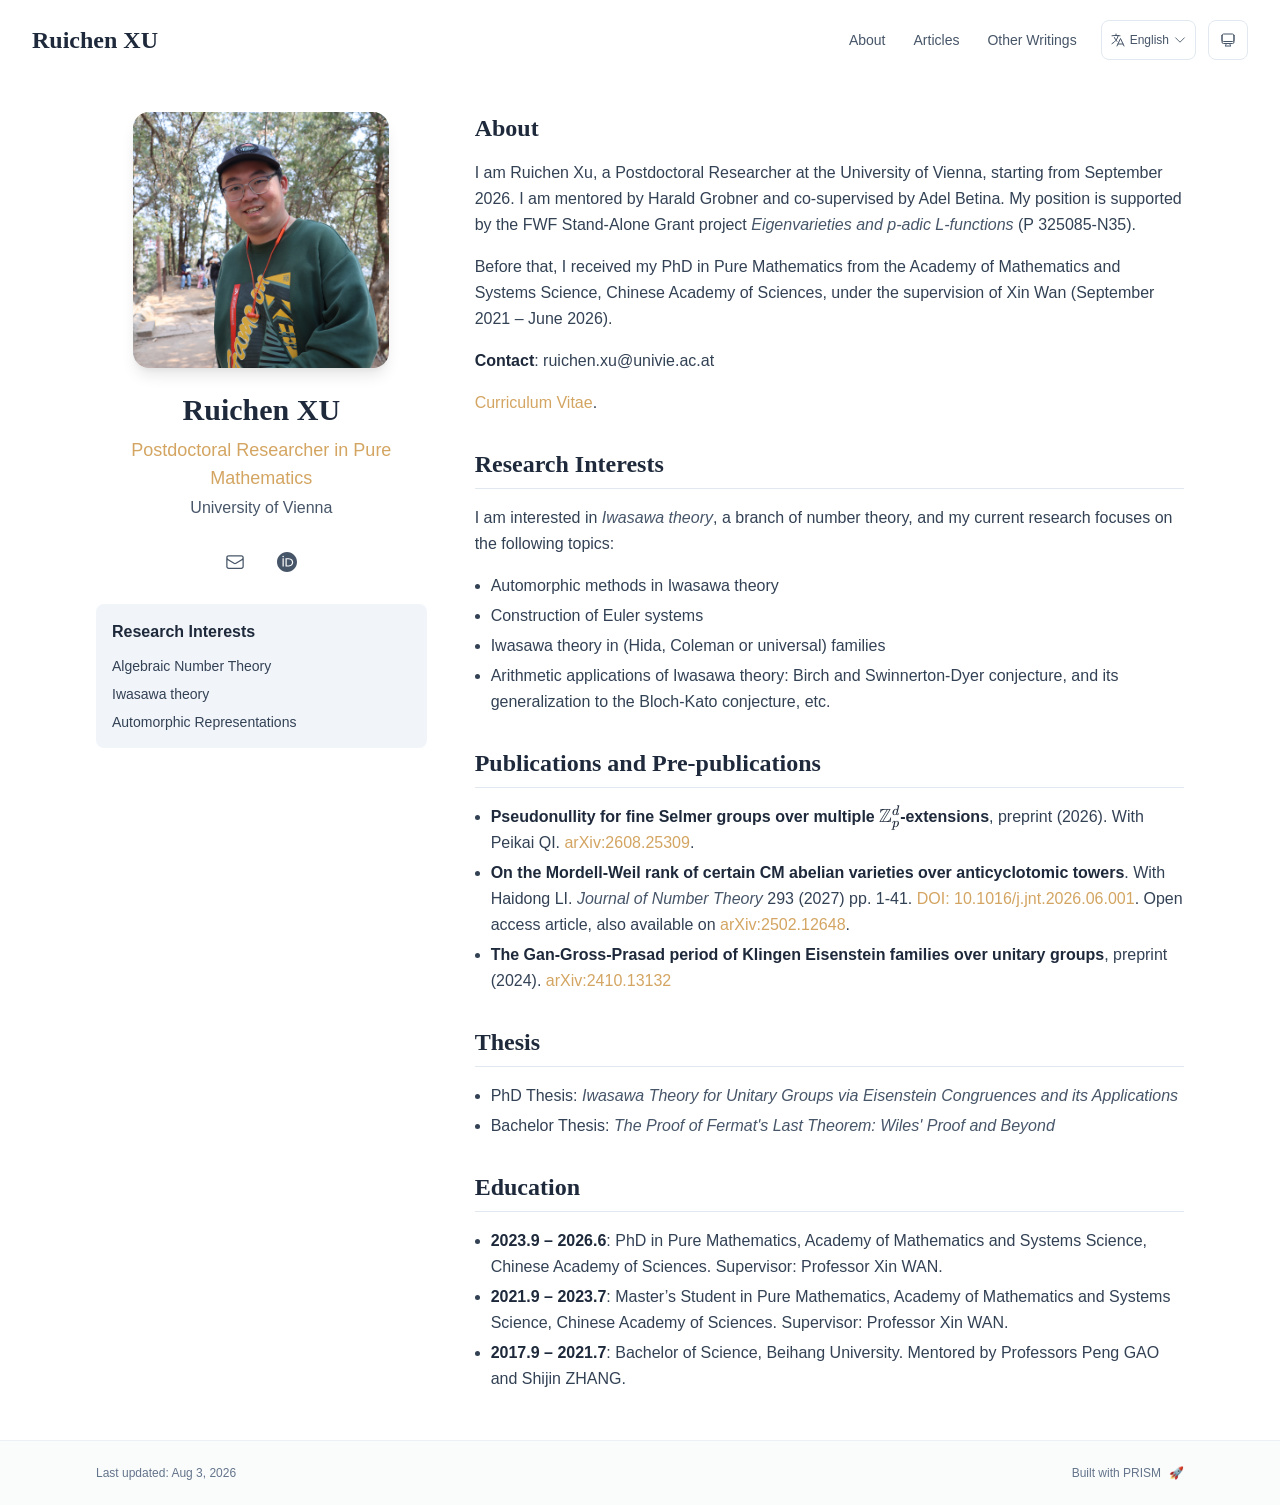
==== commit 83711031: "Deploy after arriving in Wien" ====
--- a/index.html
+++ b/index.html
@@ -1,4 +1,4 @@
-<!DOCTYPE html><html lang="en" class="scroll-smooth"><head><meta charSet="utf-8"/><meta name="viewport" content="width=device-width, initial-scale=1"/><link rel="preload" as="image" href="/bio.jpg"/><link rel="stylesheet" href="/_next/static/css/a2236ed3a697cd6c.css" data-precedence="next"/><link rel="stylesheet" href="/_next/static/css/862f91b59e97334f.css" data-precedence="next"/><link rel="preload" as="script" fetchPriority="low" href="/_next/static/chunks/webpack-9b3252a1c3b2d4f5.js"/><script src="/_next/static/chunks/4bd1b696-70b6d399998de86a.js" async=""></script><script src="/_next/static/chunks/684-5aaa8290a129f299.js" async=""></script><script src="/_next/static/chunks/main-app-7c06a26d48fae744.js" async=""></script><script src="/_next/static/chunks/461-a9a5d7b05a71d978.js" async=""></script><script src="/_next/static/chunks/874-6cc630662f3664af.js" async=""></script><script src="/_next/static/chunks/933-b21370172f728743.js" async=""></script><script src="/_next/static/chunks/app/layout-02b774780b918a92.js" async=""></script><script src="/_next/static/chunks/628fdacb-448eb9389e4a3378.js" async=""></script><script src="/_next/static/chunks/965-38d91ae3956b83cd.js" async=""></script><script src="/_next/static/chunks/748-87cad8b660119346.js" async=""></script><script src="/_next/static/chunks/app/page-7632491129eeeedf.js" async=""></script><link rel="icon" href="/favicon.svg" type="image/svg+xml"/><link rel="dns-prefetch" href="https://jialeliu.com"/><link rel="preconnect" href="https://jialeliu.com" crossorigin=""/><link rel="preload" as="font" type="font/woff2" href="https://jialeliu.com/fonts/georgiab.woff2" crossorigin=""/><script>
+<!DOCTYPE html><html lang="en" class="scroll-smooth"><head><meta charSet="utf-8"/><meta name="viewport" content="width=device-width, initial-scale=1"/><link rel="preload" as="image" href="/bio.jpg"/><link rel="stylesheet" href="/_next/static/css/a2236ed3a697cd6c.css" data-precedence="next"/><link rel="stylesheet" href="/_next/static/css/862f91b59e97334f.css" data-precedence="next"/><link rel="preload" as="script" fetchPriority="low" href="/_next/static/chunks/webpack-9b3252a1c3b2d4f5.js"/><script src="/_next/static/chunks/4bd1b696-70b6d399998de86a.js" async=""></script><script src="/_next/static/chunks/684-5aaa8290a129f299.js" async=""></script><script src="/_next/static/chunks/main-app-7c06a26d48fae744.js" async=""></script><script src="/_next/static/chunks/461-a9a5d7b05a71d978.js" async=""></script><script src="/_next/static/chunks/874-6cc630662f3664af.js" async=""></script><script src="/_next/static/chunks/933-b21370172f728743.js" async=""></script><script src="/_next/static/chunks/app/layout-02b774780b918a92.js" async=""></script><script src="/_next/static/chunks/628fdacb-448eb9389e4a3378.js" async=""></script><script src="/_next/static/chunks/965-38d91ae3956b83cd.js" async=""></script><script src="/_next/static/chunks/748-87cad8b660119346.js" async=""></script><script src="/_next/static/chunks/app/page-547b0ddaec49b5a8.js" async=""></script><link rel="icon" href="/favicon.svg" type="image/svg+xml"/><link rel="dns-prefetch" href="https://jialeliu.com"/><link rel="preconnect" href="https://jialeliu.com" crossorigin=""/><link rel="preload" as="font" type="font/woff2" href="https://jialeliu.com/fonts/georgiab.woff2" crossorigin=""/><script>
               try {
                 const theme = localStorage.getItem('theme-storage');
                 const parsed = theme ? JSON.parse(theme) : null;
@@ -61,7 +61,7 @@
     }
   </script><title>Ruichen XU</title><meta name="description" content="Postdoctoral Researcher in the University of Vienna"/><meta name="author" content="Ruichen XU"/><meta name="keywords" content="Ruichen XU,PhD,Research,University of Vienna"/><meta name="creator" content="Ruichen XU"/><meta name="publisher" content="Ruichen XU"/><meta property="og:title" content="Ruichen XU"/><meta property="og:description" content="Postdoctoral Researcher in the University of Vienna"/><meta property="og:site_name" content="Ruichen XU&#x27;s Academic Website"/><meta property="og:locale" content="en_US"/><meta property="og:type" content="website"/><meta name="twitter:card" content="summary"/><meta name="twitter:title" content="Ruichen XU"/><meta name="twitter:description" content="Postdoctoral Researcher in the University of Vienna"/><link rel="icon" href="/favicon.svg"/><script>document.querySelectorAll('body link[rel="icon"], body link[rel="apple-touch-icon"]').forEach(el => document.head.appendChild(el))</script><script src="/_next/static/chunks/polyfills-42372ed130431b0a.js" noModule=""></script></head><body class="font-sans antialiased"><div style="visibility:hidden"><nav class="fixed top-0 left-0 right-0 z-50" data-headlessui-state=""><div class="transition-all duration-300 ease-out bg-transparent" style="transform:translateY(-100px)"><div class="max-w-7xl mx-auto px-4 sm:px-6 lg:px-8"><div class="flex justify-between items-center h-16 lg:h-20"><div class="flex-shrink-0" tabindex="0"><a class="text-xl lg:text-2xl font-serif font-semibold text-primary hover:text-accent transition-colors duration-200" href="/">Ruichen XU</a></div><div class="hidden lg:block"><div class="ml-10 flex items-center space-x-3"><div class="relative flex items-baseline space-x-1"><a data-nav-href="/" class="relative px-3 py-2 text-sm font-medium rounded-lg transition-colors duration-150 text-primary" href="/">About</a><a data-nav-href="/articles" class="relative px-3 py-2 text-sm font-medium rounded-lg transition-colors duration-150 text-neutral-600" href="/articles/">Articles</a><a data-nav-href="/writings" class="relative px-3 py-2 text-sm font-medium rounded-lg transition-colors duration-150 text-neutral-600" href="/writings/">Other Writings</a></div><div class="flex items-center justify-center w-14 h-10 rounded-lg border border-neutral-200 dark:border-[rgba(148,163,184,0.24)] bg-background dark:bg-neutral-800"><div class="w-6 h-4 rounded bg-neutral-300 animate-pulse"></div></div><div class="flex items-center justify-center w-10 h-10 rounded-lg border border-neutral-200 dark:border-[rgba(148,163,184,0.24)] bg-background dark:bg-neutral-800"><div class="w-4 h-4 rounded-full bg-neutral-300 animate-pulse"></div></div></div></div><div class="lg:hidden flex items-center space-x-2"><div class="flex items-center justify-center w-14 h-10 rounded-lg border border-neutral-200 dark:border-[rgba(148,163,184,0.24)] bg-background dark:bg-neutral-800"><div class="w-6 h-4 rounded bg-neutral-300 animate-pulse"></div></div><div class="flex items-center justify-center w-10 h-10 rounded-lg border border-neutral-200 dark:border-[rgba(148,163,184,0.24)] bg-background dark:bg-neutral-800"><div class="w-4 h-4 rounded-full bg-neutral-300 animate-pulse"></div></div><button class="inline-flex items-center justify-center p-2 rounded-md text-neutral-600 hover:text-primary hover:bg-neutral-100 dark:hover:bg-neutral-800 focus:outline-none focus:ring-2 focus:ring-inset focus:ring-accent transition-colors duration-200" id="headlessui-disclosure-button-«R7pdb»" type="button" aria-expanded="false" data-headlessui-state=""><span class="sr-only">Open main menu</span><div><svg xmlns="http://www.w3.org/2000/svg" fill="none" viewBox="0 0 24 24" stroke-width="1.5" stroke="currentColor" aria-hidden="true" data-slot="icon" class="block h-6 w-6"><path stroke-linecap="round" stroke-linejoin="round" d="M3.75 6.75h16.5M3.75 12h16.5m-16.5 5.25h16.5"></path></svg></div></button></div></div></div></div></nav><main class="min-h-screen pt-16 lg:pt-20"><div class="max-w-6xl mx-auto px-4 sm:px-6 lg:px-8 py-8 bg-background min-h-screen"><div class="grid grid-cols-1 lg:grid-cols-3 gap-12"><div class="lg:col-span-1"><div class="sticky top-8" style="opacity:0;transform:translateY(20px)"><div class="w-64 h-64 mx-auto mb-6 rounded-2xl overflow-hidden shadow-lg hover:shadow-xl transition-all duration-200 hover:scale-105"><img alt="Ruichen XU" width="256" height="256" decoding="async" data-nimg="1" class="w-full h-full object-cover object-[32%_center]" style="color:transparent" src="/bio.jpg"/></div><div class="text-center mb-6"><h1 class="text-3xl font-serif font-bold text-primary mb-2">Ruichen XU</h1><p class="text-lg text-accent font-medium mb-1">Postdoctoral Researcher in Pure Mathematics</p><p class="text-neutral-600 mb-2">University of Vienna</p></div><div class="flex flex-wrap justify-center gap-3 sm:gap-4 mb-6 relative px-2"><div class="relative"><button class="p-2 sm:p-2 transition-colors duration-200 text-neutral-600 dark:text-neutral-400 hover:text-accent" aria-label="Email"><svg xmlns="http://www.w3.org/2000/svg" fill="none" viewBox="0 0 24 24" stroke-width="1.5" stroke="currentColor" aria-hidden="true" data-slot="icon" class="h-5 w-5"><path stroke-linecap="round" stroke-linejoin="round" d="M21.75 6.75v10.5a2.25 2.25 0 0 1-2.25 2.25h-15a2.25 2.25 0 0 1-2.25-2.25V6.75m19.5 0A2.25 2.25 0 0 0 19.5 4.5h-15a2.25 2.25 0 0 0-2.25 2.25m19.5 0v.243a2.25 2.25 0 0 1-1.07 1.916l-7.5 4.615a2.25 2.25 0 0 1-2.36 0L3.32 8.91a2.25 2.25 0 0 1-1.07-1.916V6.75"></path></svg></button></div><a href="https://orcid.org/0009-0003-4555-2116" target="_blank" rel="noopener noreferrer" class="p-2 sm:p-2 text-neutral-600 dark:text-neutral-400 hover:text-accent transition-colors duration-200" aria-label="ORCID"><svg viewBox="0 0 24 24" fill="currentColor" class="h-5 w-5" xmlns="http://www.w3.org/2000/svg"><path d="M12 0C5.372 0 0 5.372 0 12s5.372 12 12 12 12-5.372 12-12S18.628 0 12 0zM7.369 4.378c.525 0 .947.431.947.947s-.422.947-.947.947a.95.95 0 0 1-.947-.947c0-.525.422-.947.947-.947zm-.722 3.038h1.444v10.041H6.647V7.416zm3.562 0h3.9c3.712 0 5.344 2.653 5.344 5.025 0 2.578-2.016 5.025-5.325 5.025h-3.919V7.416zm1.444 1.303v7.444h2.297c3.272 0 4.022-2.484 4.022-3.722 0-2.016-1.284-3.722-4.097-3.722h-2.222z"></path></svg></a></div><div class="bg-neutral-100 dark:bg-neutral-800 rounded-lg p-4 mb-6 hover:shadow-lg transition-all duration-200 hover:scale-[1.02]"><h3 class="font-semibold text-primary mb-3">Research Interests</h3><div class="space-y-2 text-sm text-neutral-700 dark:text-neutral-500"><div>Algebraic Number Theory</div><div>Iwasawa theory</div><div>Automorphic Representations</div></div></div></div></div><div class="lg:col-span-2 space-y-8"><section id="about" class="scroll-mt-24 space-y-8"><section style="opacity:0;transform:translateY(20px)"><h2 class="text-2xl font-serif font-bold text-primary mb-4">About</h2><div class="text-neutral-700 dark:text-neutral-600 leading-relaxed"><p class="mb-4 last:mb-0">I am Ruichen Xu, a Postdoctoral Researcher at the University of Vienna, starting from September 2026. I am mentored by Harald Grobner and co-supervised by Adel Betina. My position is supported by the FWF Stand-Alone Grant project <a href="https://www.fwf.ac.at/en/research-radar/10.55776/PAT2584625" node="[object Object]" target="_blank" rel="noopener noreferrer" class="text-accent font-medium transition-all duration-200 rounded hover:bg-accent/10 hover:shadow-sm"><em class="italic text-neutral-600 dark:text-neutral-500">Eigenvarieties and p-adic L-functions</em></a> (P 325085-N35).</p>
 <p class="mb-4 last:mb-0">Before that, I received my PhD in Pure Mathematics from the Academy of Mathematics and Systems Science, Chinese Academy of Sciences, under the supervision of Xin Wan (September 2021 – June 2026).</p>
-<p class="mb-4 last:mb-0"><strong class="font-semibold text-primary">Contact</strong>: xuruichen@amss.ac.cn</p>
+<p class="mb-4 last:mb-0"><strong class="font-semibold text-primary">Contact</strong>: ruichen.xu@univie.ac.at</p>
 <p class="mb-4 last:mb-0"><strong class="font-semibold text-primary"><a href="/files/CV_RuichenXU.pdf" node="[object Object]" target="_blank" rel="noopener noreferrer" class="text-accent font-medium transition-all duration-200 rounded hover:bg-accent/10 hover:shadow-sm">Curriculum Vitae</a></strong>.</p>
 <h2 class="text-2xl font-serif font-bold text-primary mt-8 mb-4 border-b border-neutral-200 dark:border-neutral-800 pb-2">Research Interests</h2>
 <p class="mb-4 last:mb-0">I am interested in <em class="italic text-neutral-600 dark:text-neutral-500">Iwasawa theory</em>, a branch of number theory, and my current research focuses on the following topics:</p>
@@ -73,6 +73,7 @@
 </ul>
 <h2 class="text-2xl font-serif font-bold text-primary mt-8 mb-4 border-b border-neutral-200 dark:border-neutral-800 pb-2">Publications and Pre-publications</h2>
 <ul class="list-disc list-inside mb-4 space-y-1 ml-4">
+<li class="mb-1"><strong class="font-semibold text-primary">Pseudonullity for fine Selmer groups over multiple <span class="katex"><span class="katex-mathml"><math xmlns="http://www.w3.org/1998/Math/MathML"><semantics><mrow><msubsup><mi mathvariant="double-struck">Z</mi><mi>p</mi><mi>d</mi></msubsup></mrow><annotation encoding="application/x-tex">\mathbb{Z}_p^{d}</annotation></semantics></math></span><span class="katex-html" aria-hidden="true"><span class="base"><span class="strut" style="height:1.2322em;vertical-align:-0.3831em"></span><span class="mord"><span class="mord mathbb">Z</span><span class="msupsub"><span class="vlist-t vlist-t2"><span class="vlist-r"><span class="vlist" style="height:0.8491em"><span style="top:-2.453em;margin-left:0em;margin-right:0.05em"><span class="pstrut" style="height:2.7em"></span><span class="sizing reset-size6 size3 mtight"><span class="mord mathnormal mtight">p</span></span></span><span style="top:-3.063em;margin-right:0.05em"><span class="pstrut" style="height:2.7em"></span><span class="sizing reset-size6 size3 mtight"><span class="mord mtight"><span class="mord mathnormal mtight">d</span></span></span></span></span><span class="vlist-s">​</span></span><span class="vlist-r"><span class="vlist" style="height:0.3831em"><span></span></span></span></span></span></span></span></span></span>-extensions</strong>, preprint (2026). With Peikai QI. <a href="https://arxiv.org/abs/2608.25309" node="[object Object]" target="_blank" rel="noopener noreferrer" class="text-accent font-medium transition-all duration-200 rounded hover:bg-accent/10 hover:shadow-sm">arXiv:2608.25309</a>.</li>
 <li class="mb-1"><strong class="font-semibold text-primary">On the Mordell-Weil rank of certain CM abelian varieties over anticyclotomic towers</strong>. With Haidong LI. <em class="italic text-neutral-600 dark:text-neutral-500">Journal of Number Theory</em> 293 (2027) pp. 1-41. <a href="https://doi.org/10.1016/j.jnt.2026.06.001" node="[object Object]" target="_blank" rel="noopener noreferrer" class="text-accent font-medium transition-all duration-200 rounded hover:bg-accent/10 hover:shadow-sm">DOI: 10.1016/j.jnt.2026.06.001</a>. Open access article, also available on <a href="https://arxiv.org/abs/2502.12648" node="[object Object]" target="_blank" rel="noopener noreferrer" class="text-accent font-medium transition-all duration-200 rounded hover:bg-accent/10 hover:shadow-sm">arXiv:2502.12648</a>.</li>
 <li class="mb-1"><strong class="font-semibold text-primary">The Gan-Gross-Prasad period of Klingen Eisenstein families over unitary groups</strong>, preprint (2024). <a href="https://arxiv.org/abs/2410.13132" node="[object Object]" target="_blank" rel="noopener noreferrer" class="text-accent font-medium transition-all duration-200 rounded hover:bg-accent/10 hover:shadow-sm">arXiv:2410.13132</a></li>
 </ul>
@@ -86,4 +87,4 @@
 <li class="mb-1"><strong class="font-semibold text-primary">2023.9 – 2026.6</strong>: PhD in Pure Mathematics, Academy of Mathematics and Systems Science, Chinese Academy of Sciences. Supervisor: Professor Xin WAN.</li>
 <li class="mb-1"><strong class="font-semibold text-primary">2021.9 – 2023.7</strong>: Master’s Student in Pure Mathematics, Academy of Mathematics and Systems Science, Chinese Academy of Sciences. Supervisor: Professor Xin WAN.</li>
 <li class="mb-1"><strong class="font-semibold text-primary">2017.9 – 2021.7</strong>: Bachelor of Science, Beihang University. Mentored by Professors Peng GAO and Shijin ZHANG.</li>
-</ul></div></section></section></div></div></div><!--$--><!--/$--><!--$--><!--/$--></main><footer class="border-t border-neutral-200/50 bg-neutral-50/50 dark:bg-neutral-900/50 dark:border-neutral-700/50"><div class="max-w-6xl mx-auto px-4 sm:px-6 lg:px-8 py-6"><div class="flex flex-col sm:flex-row justify-between items-center gap-2"><p class="text-xs text-neutral-500">Last updated<!-- -->: <!-- -->Aug 3, 2026</p><p class="text-xs text-neutral-500 flex items-center"><a href="https://github.com/xyjoey/PRISM" target="_blank" rel="noopener noreferrer">Built with PRISM</a><span class="ml-2">🚀</span></p></div></div></footer></div><script src="/_next/static/chunks/webpack-9b3252a1c3b2d4f5.js" async=""></script><script>(self.__next_f=self.__next_f||[]).push([0])</script><script>self.__next_f.push([1,"1:\"$Sreact.fragment\"\n3:I[3719,[\"461\",\"static/chunks/461-a9a5d7b05a71d978.js\",\"874\",\"static/chunks/874-6cc630662f3664af.js\",\"933\",\"static/chunks/933-b21370172f728743.js\",\"177\",\"static/chunks/app/layout-02b774780b918a92.js\"],\"ThemeProvider\"]\n4:I[310,[\"461\",\"static/chunks/461-a9a5d7b05a71d978.js\",\"874\",\"static/chunks/874-6cc630662f3664af.js\",\"933\",\"static/chunks/933-b21370172f728743.js\",\"177\",\"static/chunks/app/layout-02b774780b918a92.js\"],\"LocaleProvider\"]\n5:I[4574,[\"461\",\"static/chunks/461-a9a5d7b05a71d978.js\",\"874\",\"static/chunks/874-6cc630662f3664af.js\",\"933\",\"static/chunks/933-b21370172f728743.js\",\"177\",\"static/chunks/app/layout-02b774780b918a92.js\"],\"default\"]\n6:I[7555,[],\"\"]\n7:I[1295,[],\"\"]\n8:I[2548,[\"461\",\"static/chunks/461-a9a5d7b05a71d978.js\",\"874\",\"static/chunks/874-6cc630662f3664af.js\",\"933\",\"static/chunks/933-b21370172f728743.js\",\"177\",\"static/chunks/app/layout-02b774780b918a92.js\"],\"default\"]\n9:I[6613,[\"803\",\"static/chunks/628fdacb-448eb9389e4a3378.js\",\"461\",\"static/chunks/461-a9a5d7b05a71d978.js\",\"965\",\"static/chunks/965-38d91ae3956b83cd.js\",\"874\",\"static/chunks/874-6cc630662f3664af.js\",\"748\",\"static/chunks/748-87cad8b660119346.js\",\"974\",\"static/chunks/app/page-7632491129eeeedf.js\"],\"default\"]\nc:I[9665,[],\"MetadataBoundary\"]\ne:I[9665,[],\"OutletBoundary\"]\n11:I[4911,[],\"AsyncMetadataOutlet\"]\n13:I[9665,[],\"ViewportBoundary\"]\n15:I[6614,[],\"\"]\n:HL[\"/_next/static/css/a2236ed3a697cd6c.css\",\"style\"]\n:HL[\"/_next/static/css/862f91b59e97334f.css\",\"style\"]\n2:T5d8,\n    try {\n      const cfg = {\"enabled\":true,\"locales\":[\"zh\",\"en\"],\"defaultLocale\":\"en\",\"mode\":\"fixed\",\"fixedLocale\":\"en\",\"persist\":true,\"switcher\":true,\"labels\":{\"zh\":\"中文\",\"en\":\"English\"}};\n      const storageKey = 'locale-storage';\n      const normalize = (value) =\u003e typeof value === 'string' ? value.trim().replace('_', '-').toLowerCase() : '';\n      const matchLocale = (candidate) =\u003e {\n        const normalized = normalize(candidate);\n        if (!normalized) return null;\n        if (cfg.locales.includes(normalized)) return normalized;\n        const"])</script><script>self.__next_f.push([1," language = normalized.split('-')[0];\n        if (cfg.locales.includes(language)) return language;\n        return null;\n      };\n\n      let resolved = null;\n\n      if (!cfg.enabled) {\n        resolved = cfg.defaultLocale;\n      } else if (cfg.persist) {\n        resolved = matchLocale(localStorage.getItem(storageKey));\n      }\n\n      if (!resolved) {\n        if (cfg.mode === 'fixed') {\n          resolved = cfg.fixedLocale;\n        } else {\n          resolved = matchLocale(navigator.language);\n        }\n      }\n\n      if (!resolved) {\n        resolved = cfg.defaultLocale;\n      }\n\n      const root = document.documentElement;\n      root.lang = resolved;\n      root.setAttribute('data-locale', resolved);\n\n      if (cfg.persist) {\n        localStorage.setItem(storageKey, resolved);\n      }\n    } catch (e) {\n      const root = document.documentElement;\n      root.lang = 'en';\n      root.setAttribute('data-locale', 'en');\n    }\n  a:T864,"])</script><script>self.__next_f.push([1,"我是徐睿晨，现为维也纳大学博士后研究员（自2026年9月起开展博士后研究工作）。我受 Harald Grobner 指导，并由 Adel Betina 共同指导。该博士后职位由奥地利科学基金（FWF）的独立研究项目 [*Eigenvarieties and p-adic L-functions*](https://www.fwf.ac.at/en/research-radar/10.55776/PAT2584625)（P 325085-N35）资助。\n\n此前，我于中国科学院数学与系统科学研究院获得基础数学博士学位，师从万昕研究员（2021年9月—2026年6月）。\n\n**联系方式**：xuruichen@amss.ac.cn。\n\n**[简历（英文）](/files/CV_RuichenXU.pdf)**\n\n\n\n## 研究方向\n\n我的研究兴趣主要集中在数论中的 *岩泽理论*，目前关注以下方向：\n\n- 岩泽理论中的自守方法  \n- Euler 系统的构造  \n- 肥田族、Coleman 族及更一般万有族中的岩泽理论  \n- 岩泽理论的算术应用，包括 Birch–Swinnerton-Dyer 猜想及其在 Bloch–加藤猜想框架下的推广等  \n\n\n\n## 论文与预印本\n\n- **《关于某些复乘阿贝尔簇在反分圆塔上的 Mordell–Weil 秩》**（**On the Mordell-Weil rank of certain CM abelian varieties over anticyclotomic towers**）与李海东合作。*《数论杂志》*(*Journal of Number Theory*) 293 (2027) pp. 1-41. [DOI: 10.1016/j.jnt.2026.06.001](https://doi.org/10.1016/j.jnt.2026.06.001)。 开放获取，另见[arXiv:2502.12648](https://arxiv.org/abs/2502.12648)\n  \n- **《酉群上 Klingen Eisenstein 肥田族的 Gan–Gross–Prasad 周期积分》**, 预印本（2024） \n  [arXiv:2410.13132](https://arxiv.org/abs/2410.13132)\n\n\n\n## 学位论文\n\n- 博士论文：*《酉群的岩泽理论：Eisenstein同余方法及其应用》* \n- 本科论文：*《费马大定理的证明：Wiles 证明及其后续发展》*\n\n\n\n## 教育经历\n\n- **2023.9 – 2026.6**：中国科学院数学与系统科学研究院，基础数学博士学位，导师：万昕研究员  \n- **2021.9 – 2023.7**：中国科学院数学与系统科学研究院，基础数学硕士在读（已转段），导师：万昕研究员 \n- **2017.9 – 2021.7**：北京航空航天大学，理学学士学位"])</script><script>self.__next_f.push([1,"b:T8b2,"])</script><script>self.__next_f.push([1,"I am Ruichen Xu, a Postdoctoral Researcher at the University of Vienna, starting from September 2026. I am mentored by Harald Grobner and co-supervised by Adel Betina. My position is supported by the FWF Stand-Alone Grant project [*Eigenvarieties and p-adic L-functions*](https://www.fwf.ac.at/en/research-radar/10.55776/PAT2584625) (P 325085-N35).\n\nBefore that, I received my PhD in Pure Mathematics from the Academy of Mathematics and Systems Science, Chinese Academy of Sciences, under the supervision of Xin Wan (September 2021 – June 2026).\n\n**Contact**: xuruichen@amss.ac.cn\n\n**[Curriculum Vitae](/files/CV_RuichenXU.pdf)**.\n\n## Research Interests\n\nI am interested in *Iwasawa theory*, a branch of number theory, and my current research focuses on the following topics:\n\n- Automorphic methods in Iwasawa theory\n- Construction of Euler systems\n- Iwasawa theory in (Hida, Coleman or universal) families\n- Arithmetic applications of Iwasawa theory: Birch and Swinnerton-Dyer conjecture, and its generalization to the Bloch-Kato conjecture, etc.\n\n\n\n## Publications and Pre-publications\n\n- **On the Mordell-Weil rank of certain CM abelian varieties over anticyclotomic towers**. With Haidong LI. *Journal of Number Theory* 293 (2027) pp. 1-41. [DOI: 10.1016/j.jnt.2026.06.001](https://doi.org/10.1016/j.jnt.2026.06.001). Open access article, also available on [arXiv:2502.12648](https://arxiv.org/abs/2502.12648).\n- **The Gan-Gross-Prasad period of Klingen Eisenstein families over unitary groups**, preprint (2024). [arXiv:2410.13132](https://arxiv.org/abs/2410.13132)\n\n\n\n## Thesis\n\n- PhD Thesis: *Iwasawa Theory for Unitary Groups via Eisenstein Congruences and its Applications*\n- Bachelor Thesis: *The Proof of Fermat's Last Theorem: Wiles' Proof and Beyond*\n\n## Education\n\n- **2023.9 – 2026.6**: PhD in Pure Mathematics, Academy of Mathematics and Systems Science, Chinese Academy of Sciences. Supervisor: Professor Xin WAN.  \n- **2021.9 – 2023.7**: Master’s Student in Pure Mathematics, Academy of Mathematics and Systems Science, Chinese Academy of Sciences. Supervisor: Professor Xin WAN.  \n- **2017.9 – 2021.7**: Bachelor of Science, Beihang University. Mentored by Professors Peng GAO and Shijin ZHANG.  \n"])</script><script>self.__next_f.push([1,"0:{\"P\":null,\"b\":\"4N3fDHKJ9jaRTsfn7Vu5U\",\"p\":\"\",\"c\":[\"\",\"\"],\"i\":false,\"f\":[[[\"\",{\"children\":[\"__PAGE__\",{}]},\"$undefined\",\"$undefined\",true],[\"\",[\"$\",\"$1\",\"c\",{\"children\":[[[\"$\",\"link\",\"0\",{\"rel\":\"stylesheet\",\"href\":\"/_next/static/css/a2236ed3a697cd6c.css\",\"precedence\":\"next\",\"crossOrigin\":\"$undefined\",\"nonce\":\"$undefined\"}],[\"$\",\"link\",\"1\",{\"rel\":\"stylesheet\",\"href\":\"/_next/static/css/862f91b59e97334f.css\",\"precedence\":\"next\",\"crossOrigin\":\"$undefined\",\"nonce\":\"$undefined\"}]],[\"$\",\"html\",null,{\"lang\":\"en\",\"className\":\"scroll-smooth\",\"suppressHydrationWarning\":true,\"children\":[[\"$\",\"head\",null,{\"children\":[[\"$\",\"link\",null,{\"rel\":\"icon\",\"href\":\"/favicon.svg\",\"type\":\"image/svg+xml\"}],[\"$\",\"link\",null,{\"rel\":\"dns-prefetch\",\"href\":\"https://jialeliu.com\"}],[\"$\",\"link\",null,{\"rel\":\"preconnect\",\"href\":\"https://jialeliu.com\",\"crossOrigin\":\"\"}],[\"$\",\"link\",null,{\"rel\":\"preload\",\"as\":\"font\",\"type\":\"font/woff2\",\"href\":\"https://jialeliu.com/fonts/georgiab.woff2\",\"crossOrigin\":\"\"}],[\"$\",\"script\",null,{\"dangerouslySetInnerHTML\":{\"__html\":\"\\n              try {\\n                const theme = localStorage.getItem('theme-storage');\\n                const parsed = theme ? JSON.parse(theme) : null;\\n                const setting = parsed?.state?.theme || 'system';\\n                const prefersDark = typeof window !== 'undefined' \u0026\u0026 window.matchMedia \u0026\u0026 window.matchMedia('(prefers-color-scheme: dark)').matches;\\n                const effective = setting === 'dark' ? 'dark' : (setting === 'light' ? 'light' : (prefersDark ? 'dark' : 'light'));\\n                var root = document.documentElement;\\n                root.classList.add(effective);\\n                root.setAttribute('data-theme', effective);\\n              } catch (e) {\\n                var root = document.documentElement;\\n                root.classList.add('light');\\n                root.setAttribute('data-theme', 'light');\\n              }\\n            \"}}],[\"$\",\"script\",null,{\"dangerouslySetInnerHTML\":{\"__html\":\"$2\"}}]]}],[\"$\",\"body\",null,{\"className\":\"font-sans antialiased\",\"children\":[\"$\",\"$L3\",null,{\"children\":[\"$\",\"$L4\",null,{\"config\":{\"enabled\":true,\"locales\":[\"zh\",\"en\"],\"defaultLocale\":\"en\",\"mode\":\"fixed\",\"fixedLocale\":\"en\",\"persist\":true,\"switcher\":true,\"labels\":{\"zh\":\"中文\",\"en\":\"English\"}},\"children\":[[\"$\",\"$L5\",null,{\"items\":[{\"title\":\"About\",\"type\":\"page\",\"target\":\"about\",\"href\":\"/\"},{\"title\":\"Articles\",\"type\":\"page\",\"target\":\"articles\",\"href\":\"/articles\"},{\"title\":\"Other Writings\",\"type\":\"page\",\"target\":\"writings\",\"href\":\"/writings\"}],\"siteTitle\":\"Ruichen XU\",\"enableOnePageMode\":false,\"i18n\":\"$0:f:0:1:1:props:children:1:props:children:1:props:children:props:children:props:config\",\"itemsByLocale\":{\"zh\":[{\"title\":\"首页\",\"type\":\"page\",\"target\":\"about\",\"href\":\"/\"},{\"title\":\"文章\",\"type\":\"page\",\"target\":\"articles\",\"href\":\"/articles\"},{\"title\":\"杂文\",\"type\":\"page\",\"target\":\"writings\",\"href\":\"/writings\"}],\"en\":[{\"title\":\"About\",\"type\":\"page\",\"target\":\"about\",\"href\":\"/\"},{\"title\":\"Articles\",\"type\":\"page\",\"target\":\"articles\",\"href\":\"/articles\"},{\"title\":\"Other Writings\",\"type\":\"page\",\"target\":\"writings\",\"href\":\"/writings\"}]},\"siteTitleByLocale\":{\"zh\":\"徐睿晨\",\"en\":\"Ruichen XU\"}}],[\"$\",\"main\",null,{\"className\":\"min-h-screen pt-16 lg:pt-20\",\"children\":[\"$\",\"$L6\",null,{\"parallelRouterKey\":\"children\",\"error\":\"$undefined\",\"errorStyles\":\"$undefined\",\"errorScripts\":\"$undefined\",\"template\":[\"$\",\"$L7\",null,{}],\"templateStyles\":\"$undefined\",\"templateScripts\":\"$undefined\",\"notFound\":[[[\"$\",\"title\",null,{\"children\":\"404: This page could not be found.\"}],[\"$\",\"div\",null,{\"style\":{\"fontFamily\":\"system-ui,\\\"Segoe UI\\\",Roboto,Helvetica,Arial,sans-serif,\\\"Apple Color Emoji\\\",\\\"Segoe UI Emoji\\\"\",\"height\":\"100vh\",\"textAlign\":\"center\",\"display\":\"flex\",\"flexDirection\":\"column\",\"alignItems\":\"center\",\"justifyContent\":\"center\"},\"children\":[\"$\",\"div\",null,{\"children\":[[\"$\",\"style\",null,{\"dangerouslySetInnerHTML\":{\"__html\":\"body{color:#000;background:#fff;margin:0}.next-error-h1{border-right:1px solid rgba(0,0,0,.3)}@media (prefers-color-scheme:dark){body{color:#fff;background:#000}.next-error-h1{border-right:1px solid rgba(255,255,255,.3)}}\"}}],[\"$\",\"h1\",null,{\"className\":\"next-error-h1\",\"style\":{\"display\":\"inline-block\",\"margin\":\"0 20px 0 0\",\"padding\":\"0 23px 0 0\",\"fontSize\":24,\"fontWeight\":500,\"verticalAlign\":\"top\",\"lineHeight\":\"49px\"},\"children\":404}],[\"$\",\"div\",null,{\"style\":{\"display\":\"inline-block\"},\"children\":[\"$\",\"h2\",null,{\"style\":{\"fontSize\":14,\"fontWeight\":400,\"lineHeight\":\"49px\",\"margin\":0},\"children\":\"This page could not be found.\"}]}]]}]}]],[]],\"forbidden\":\"$undefined\",\"unauthorized\":\"$undefined\"}]}],[\"$\",\"$L8\",null,{\"lastUpdated\":\"Aug 3, 2026\",\"lastUpdatedByLocale\":{\"zh\":\"2026年5月28日\",\"en\":\"Aug 3, 2026\"},\"defaultLocale\":\"en\"}]]}]}]}]]}]]}],{\"children\":[\"__PAGE__\",[\"$\",\"$1\",\"c\",{\"children\":[[\"$\",\"$L9\",null,{\"dataByLocale\":{\"zh\":{\"author\":{\"name\":\"徐睿晨\",\"title\":\"博士后研究员（基础数学）\",\"institution\":\"维也纳大学\",\"avatar\":\"/bio.jpg\"},\"social\":{\"email\":\"xuruichen@amss.ac.cn\",\"orcid\":\"https://orcid.org/0009-0003-4555-2116\"},\"features\":{\"enable_likes\":false,\"enable_one_page_mode\":false},\"enableOnePageMode\":false,\"researchInterests\":[\"代数数论\",\"岩泽理论\",\"自守理论\"],\"pagesToShow\":[{\"type\":\"about\",\"id\":\"about\",\"sections\":[{\"id\":\"about\",\"type\":\"markdown\",\"source\":\"about.md\",\"title\":\"徐睿晨的主页\",\"content\":\"$a\"}]}]},\"en\":{\"author\":{\"name\":\"Ruichen XU\",\"title\":\"Postdoctoral Researcher in Pure Mathematics\",\"institution\":\"University of Vienna\",\"avatar\":\"/bio.jpg\"},\"social\":{\"email\":\"xuruichen@amss.ac.cn\",\"orcid\":\"https://orcid.org/0009-0003-4555-2116\"},\"features\":{\"enable_likes\":false,\"enable_one_page_mode\":false},\"enableOnePageMode\":false,\"researchInterests\":[\"Algebraic Number Theory\",\"Iwasawa theory\",\"Automorphic Representations\"],\"pagesToShow\":[{\"type\":\"about\",\"id\":\"about\",\"sections\":[{\"id\":\"about\",\"type\":\"markdown\",\"source\":\"about.md\",\"title\":\"About\",\"content\":\"$b\"}]}]}},\"defaultLocale\":\"en\"}],[\"$\",\"$Lc\",null,{\"children\":\"$Ld\"}],null,[\"$\",\"$Le\",null,{\"children\":[\"$Lf\",\"$L10\",[\"$\",\"$L11\",null,{\"promise\":\"$@12\"}]]}]]}],{},null,false]},null,false],[\"$\",\"$1\",\"h\",{\"children\":[null,[\"$\",\"$1\",\"EfL4R62gVIsEqbHS9CAVy\",{\"children\":[[\"$\",\"$L13\",null,{\"children\":\"$L14\"}],null]}],null]}],false]],\"m\":\"$undefined\",\"G\":[\"$15\",\"$undefined\"],\"s\":false,\"S\":true}\n"])</script><script>self.__next_f.push([1,"16:\"$Sreact.suspense\"\n17:I[4911,[],\"AsyncMetadata\"]\nd:[\"$\",\"$16\",null,{\"fallback\":null,\"children\":[\"$\",\"$L17\",null,{\"promise\":\"$@18\"}]}]\n"])</script><script>self.__next_f.push([1,"10:null\n"])</script><script>self.__next_f.push([1,"14:[[\"$\",\"meta\",\"0\",{\"charSet\":\"utf-8\"}],[\"$\",\"meta\",\"1\",{\"name\":\"viewport\",\"content\":\"width=device-width, initial-scale=1\"}]]\nf:null\n"])</script><script>self.__next_f.push([1,"18:{\"metadata\":[[\"$\",\"title\",\"0\",{\"children\":\"Ruichen XU\"}],[\"$\",\"meta\",\"1\",{\"name\":\"description\",\"content\":\"Postdoctoral Researcher in the University of Vienna\"}],[\"$\",\"meta\",\"2\",{\"name\":\"author\",\"content\":\"Ruichen XU\"}],[\"$\",\"meta\",\"3\",{\"name\":\"keywords\",\"content\":\"Ruichen XU,PhD,Research,University of Vienna\"}],[\"$\",\"meta\",\"4\",{\"name\":\"creator\",\"content\":\"Ruichen XU\"}],[\"$\",\"meta\",\"5\",{\"name\":\"publisher\",\"content\":\"Ruichen XU\"}],[\"$\",\"meta\",\"6\",{\"property\":\"og:title\",\"content\":\"Ruichen XU\"}],[\"$\",\"meta\",\"7\",{\"property\":\"og:description\",\"content\":\"Postdoctoral Researcher in the University of Vienna\"}],[\"$\",\"meta\",\"8\",{\"property\":\"og:site_name\",\"content\":\"Ruichen XU's Academic Website\"}],[\"$\",\"meta\",\"9\",{\"property\":\"og:locale\",\"content\":\"en_US\"}],[\"$\",\"meta\",\"10\",{\"property\":\"og:type\",\"content\":\"website\"}],[\"$\",\"meta\",\"11\",{\"name\":\"twitter:card\",\"content\":\"summary\"}],[\"$\",\"meta\",\"12\",{\"name\":\"twitter:title\",\"content\":\"Ruichen XU\"}],[\"$\",\"meta\",\"13\",{\"name\":\"twitter:description\",\"content\":\"Postdoctoral Researcher in the University of Vienna\"}],[\"$\",\"link\",\"14\",{\"rel\":\"icon\",\"href\":\"/favicon.svg\"}]],\"error\":null,\"digest\":\"$undefined\"}\n12:{\"metadata\":\"$18:metadata\",\"error\":null,\"digest\":\"$undefined\"}\n"])</script></body></html>+</ul></div></section></section></div></div></div><!--$--><!--/$--><!--$--><!--/$--></main><footer class="border-t border-neutral-200/50 bg-neutral-50/50 dark:bg-neutral-900/50 dark:border-neutral-700/50"><div class="max-w-6xl mx-auto px-4 sm:px-6 lg:px-8 py-6"><div class="flex flex-col sm:flex-row justify-between items-center gap-2"><p class="text-xs text-neutral-500">Last updated<!-- -->: <!-- -->Aug 3, 2026</p><p class="text-xs text-neutral-500 flex items-center"><a href="https://github.com/xyjoey/PRISM" target="_blank" rel="noopener noreferrer">Built with PRISM</a><span class="ml-2">🚀</span></p></div></div></footer></div><script src="/_next/static/chunks/webpack-9b3252a1c3b2d4f5.js" async=""></script><script>(self.__next_f=self.__next_f||[]).push([0])</script><script>self.__next_f.push([1,"1:\"$Sreact.fragment\"\n3:I[3719,[\"461\",\"static/chunks/461-a9a5d7b05a71d978.js\",\"874\",\"static/chunks/874-6cc630662f3664af.js\",\"933\",\"static/chunks/933-b21370172f728743.js\",\"177\",\"static/chunks/app/layout-02b774780b918a92.js\"],\"ThemeProvider\"]\n4:I[310,[\"461\",\"static/chunks/461-a9a5d7b05a71d978.js\",\"874\",\"static/chunks/874-6cc630662f3664af.js\",\"933\",\"static/chunks/933-b21370172f728743.js\",\"177\",\"static/chunks/app/layout-02b774780b918a92.js\"],\"LocaleProvider\"]\n5:I[4574,[\"461\",\"static/chunks/461-a9a5d7b05a71d978.js\",\"874\",\"static/chunks/874-6cc630662f3664af.js\",\"933\",\"static/chunks/933-b21370172f728743.js\",\"177\",\"static/chunks/app/layout-02b774780b918a92.js\"],\"default\"]\n6:I[7555,[],\"\"]\n7:I[1295,[],\"\"]\n8:I[2548,[\"461\",\"static/chunks/461-a9a5d7b05a71d978.js\",\"874\",\"static/chunks/874-6cc630662f3664af.js\",\"933\",\"static/chunks/933-b21370172f728743.js\",\"177\",\"static/chunks/app/layout-02b774780b918a92.js\"],\"default\"]\n9:I[6613,[\"803\",\"static/chunks/628fdacb-448eb9389e4a3378.js\",\"461\",\"static/chunks/461-a9a5d7b05a71d978.js\",\"965\",\"static/chunks/965-38d91ae3956b83cd.js\",\"874\",\"static/chunks/874-6cc630662f3664af.js\",\"748\",\"static/chunks/748-87cad8b660119346.js\",\"974\",\"static/chunks/app/page-547b0ddaec49b5a8.js\"],\"default\"]\nc:I[9665,[],\"MetadataBoundary\"]\ne:I[9665,[],\"OutletBoundary\"]\n11:I[4911,[],\"AsyncMetadataOutlet\"]\n13:I[9665,[],\"ViewportBoundary\"]\n15:I[6614,[],\"\"]\n:HL[\"/_next/static/css/a2236ed3a697cd6c.css\",\"style\"]\n:HL[\"/_next/static/css/862f91b59e97334f.css\",\"style\"]\n2:T5d8,\n    try {\n      const cfg = {\"enabled\":true,\"locales\":[\"zh\",\"en\"],\"defaultLocale\":\"en\",\"mode\":\"fixed\",\"fixedLocale\":\"en\",\"persist\":true,\"switcher\":true,\"labels\":{\"zh\":\"中文\",\"en\":\"English\"}};\n      const storageKey = 'locale-storage';\n      const normalize = (value) =\u003e typeof value === 'string' ? value.trim().replace('_', '-').toLowerCase() : '';\n      const matchLocale = (candidate) =\u003e {\n        const normalized = normalize(candidate);\n        if (!normalized) return null;\n        if (cfg.locales.includes(normalized)) return normalized;\n        const"])</script><script>self.__next_f.push([1," language = normalized.split('-')[0];\n        if (cfg.locales.includes(language)) return language;\n        return null;\n      };\n\n      let resolved = null;\n\n      if (!cfg.enabled) {\n        resolved = cfg.defaultLocale;\n      } else if (cfg.persist) {\n        resolved = matchLocale(localStorage.getItem(storageKey));\n      }\n\n      if (!resolved) {\n        if (cfg.mode === 'fixed') {\n          resolved = cfg.fixedLocale;\n        } else {\n          resolved = matchLocale(navigator.language);\n        }\n      }\n\n      if (!resolved) {\n        resolved = cfg.defaultLocale;\n      }\n\n      const root = document.documentElement;\n      root.lang = resolved;\n      root.setAttribute('data-locale', resolved);\n\n      if (cfg.persist) {\n        localStorage.setItem(storageKey, resolved);\n      }\n    } catch (e) {\n      const root = document.documentElement;\n      root.lang = 'en';\n      root.setAttribute('data-locale', 'en');\n    }\n  a:T96d,"])</script><script>self.__next_f.push([1,"我是徐睿晨，现为维也纳大学博士后研究员（自2026年9月起开展博士后研究工作）。我受 Harald Grobner 指导，并由 Adel Betina 共同指导。该博士后职位由奥地利科学基金（FWF）的独立研究项目 [*Eigenvarieties and p-adic L-functions*](https://www.fwf.ac.at/en/research-radar/10.55776/PAT2584625)（P 325085-N35）资助。\n\n此前，我于中国科学院数学与系统科学研究院获得基础数学博士学位，师从万昕研究员（2021年9月—2026年6月）。\n\n**联系方式**：ruichen.xu@univie.ac.at。\n\n**[简历（英文）](/files/CV_RuichenXU.pdf)**\n\n\n\n## 研究方向\n\n我的研究兴趣主要集中在数论中的 *岩泽理论*，目前关注以下方向：\n\n- 岩泽理论中的自守方法  \n- Euler 系统的构造  \n- 肥田族、Coleman 族及更一般万有族中的岩泽理论  \n- 岩泽理论的算术应用，包括 Birch–Swinnerton-Dyer 猜想及其在 Bloch–加藤猜想框架下的推广等  \n\n\n\n## 论文与预印本\n\n- **《精细Selmer模在多重$\\mathbb{Z}_p^{d}$-扩张中的伪零性》** （**Pseudonullity for fine Selmer groups over multiple $\\mathbb{Z}_p^{d}$-extensions**） 与亓培凯合作。 预印本(2026). [arXiv:2608.25309](https://arxiv.org/abs/2608.25309).\n\n- **《关于某些复乘阿贝尔簇在反分圆塔上的 Mordell–Weil 秩》**（**On the Mordell-Weil rank of certain CM abelian varieties over anticyclotomic towers**）与李海东合作。*《数论杂志》*(*Journal of Number Theory*) 293 (2027) pp. 1-41. [DOI: 10.1016/j.jnt.2026.06.001](https://doi.org/10.1016/j.jnt.2026.06.001)。 开放获取，另见[arXiv:2502.12648](https://arxiv.org/abs/2502.12648)\n  \n- **《酉群上 Klingen Eisenstein 肥田族的 Gan–Gross–Prasad 周期积分》**, 预印本（2024） \n  [arXiv:2410.13132](https://arxiv.org/abs/2410.13132)\n\n\n\n## 学位论文\n\n- 博士论文：*《酉群的岩泽理论：Eisenstein同余方法及其应用》* \n- 本科论文：*《费马大定理的证明：Wiles 证明及其后续发展》*\n\n\n\n## 教育经历\n\n- **2023.9 – 2026.6**：中国科学院数学与系统科学研究院，基础数学博士学位，导师：万昕研究员  \n- **2021.9 – 2023.7**：中国科学院数学与系统科学研究院，基础数学硕士在读（已转段），导师：万昕研究员 \n- **2017.9 – 2021.7**：北京航空航天大学，理学学士学位"])</script><script>self.__next_f.push([1,"b:T964,"])</script><script>self.__next_f.push([1,"I am Ruichen Xu, a Postdoctoral Researcher at the University of Vienna, starting from September 2026. I am mentored by Harald Grobner and co-supervised by Adel Betina. My position is supported by the FWF Stand-Alone Grant project [*Eigenvarieties and p-adic L-functions*](https://www.fwf.ac.at/en/research-radar/10.55776/PAT2584625) (P 325085-N35).\n\nBefore that, I received my PhD in Pure Mathematics from the Academy of Mathematics and Systems Science, Chinese Academy of Sciences, under the supervision of Xin Wan (September 2021 – June 2026).\n\n**Contact**: ruichen.xu@univie.ac.at\n\n**[Curriculum Vitae](/files/CV_RuichenXU.pdf)**.\n\n## Research Interests\n\nI am interested in *Iwasawa theory*, a branch of number theory, and my current research focuses on the following topics:\n\n- Automorphic methods in Iwasawa theory\n- Construction of Euler systems\n- Iwasawa theory in (Hida, Coleman or universal) families\n- Arithmetic applications of Iwasawa theory: Birch and Swinnerton-Dyer conjecture, and its generalization to the Bloch-Kato conjecture, etc.\n\n\n\n## Publications and Pre-publications\n\n- **Pseudonullity for fine Selmer groups over multiple $\\mathbb{Z}_p^{d}$-extensions**, preprint (2026). With Peikai QI. [arXiv:2608.25309](https://arxiv.org/abs/2608.25309).\n- **On the Mordell-Weil rank of certain CM abelian varieties over anticyclotomic towers**. With Haidong LI. *Journal of Number Theory* 293 (2027) pp. 1-41. [DOI: 10.1016/j.jnt.2026.06.001](https://doi.org/10.1016/j.jnt.2026.06.001). Open access article, also available on [arXiv:2502.12648](https://arxiv.org/abs/2502.12648).\n- **The Gan-Gross-Prasad period of Klingen Eisenstein families over unitary groups**, preprint (2024). [arXiv:2410.13132](https://arxiv.org/abs/2410.13132)\n\n\n\n## Thesis\n\n- PhD Thesis: *Iwasawa Theory for Unitary Groups via Eisenstein Congruences and its Applications*\n- Bachelor Thesis: *The Proof of Fermat's Last Theorem: Wiles' Proof and Beyond*\n\n## Education\n\n- **2023.9 – 2026.6**: PhD in Pure Mathematics, Academy of Mathematics and Systems Science, Chinese Academy of Sciences. Supervisor: Professor Xin WAN.  \n- **2021.9 – 2023.7**: Master’s Student in Pure Mathematics, Academy of Mathematics and Systems Science, Chinese Academy of Sciences. Supervisor: Professor Xin WAN.  \n- **2017.9 – 2021.7**: Bachelor of Science, Beihang University. Mentored by Professors Peng GAO and Shijin ZHANG.  \n"])</script><script>self.__next_f.push([1,"0:{\"P\":null,\"b\":\"JcmAqxfhs0vn8d7Ucdoir\",\"p\":\"\",\"c\":[\"\",\"\"],\"i\":false,\"f\":[[[\"\",{\"children\":[\"__PAGE__\",{}]},\"$undefined\",\"$undefined\",true],[\"\",[\"$\",\"$1\",\"c\",{\"children\":[[[\"$\",\"link\",\"0\",{\"rel\":\"stylesheet\",\"href\":\"/_next/static/css/a2236ed3a697cd6c.css\",\"precedence\":\"next\",\"crossOrigin\":\"$undefined\",\"nonce\":\"$undefined\"}],[\"$\",\"link\",\"1\",{\"rel\":\"stylesheet\",\"href\":\"/_next/static/css/862f91b59e97334f.css\",\"precedence\":\"next\",\"crossOrigin\":\"$undefined\",\"nonce\":\"$undefined\"}]],[\"$\",\"html\",null,{\"lang\":\"en\",\"className\":\"scroll-smooth\",\"suppressHydrationWarning\":true,\"children\":[[\"$\",\"head\",null,{\"children\":[[\"$\",\"link\",null,{\"rel\":\"icon\",\"href\":\"/favicon.svg\",\"type\":\"image/svg+xml\"}],[\"$\",\"link\",null,{\"rel\":\"dns-prefetch\",\"href\":\"https://jialeliu.com\"}],[\"$\",\"link\",null,{\"rel\":\"preconnect\",\"href\":\"https://jialeliu.com\",\"crossOrigin\":\"\"}],[\"$\",\"link\",null,{\"rel\":\"preload\",\"as\":\"font\",\"type\":\"font/woff2\",\"href\":\"https://jialeliu.com/fonts/georgiab.woff2\",\"crossOrigin\":\"\"}],[\"$\",\"script\",null,{\"dangerouslySetInnerHTML\":{\"__html\":\"\\n              try {\\n                const theme = localStorage.getItem('theme-storage');\\n                const parsed = theme ? JSON.parse(theme) : null;\\n                const setting = parsed?.state?.theme || 'system';\\n                const prefersDark = typeof window !== 'undefined' \u0026\u0026 window.matchMedia \u0026\u0026 window.matchMedia('(prefers-color-scheme: dark)').matches;\\n                const effective = setting === 'dark' ? 'dark' : (setting === 'light' ? 'light' : (prefersDark ? 'dark' : 'light'));\\n                var root = document.documentElement;\\n                root.classList.add(effective);\\n                root.setAttribute('data-theme', effective);\\n              } catch (e) {\\n                var root = document.documentElement;\\n                root.classList.add('light');\\n                root.setAttribute('data-theme', 'light');\\n              }\\n            \"}}],[\"$\",\"script\",null,{\"dangerouslySetInnerHTML\":{\"__html\":\"$2\"}}]]}],[\"$\",\"body\",null,{\"className\":\"font-sans antialiased\",\"children\":[\"$\",\"$L3\",null,{\"children\":[\"$\",\"$L4\",null,{\"config\":{\"enabled\":true,\"locales\":[\"zh\",\"en\"],\"defaultLocale\":\"en\",\"mode\":\"fixed\",\"fixedLocale\":\"en\",\"persist\":true,\"switcher\":true,\"labels\":{\"zh\":\"中文\",\"en\":\"English\"}},\"children\":[[\"$\",\"$L5\",null,{\"items\":[{\"title\":\"About\",\"type\":\"page\",\"target\":\"about\",\"href\":\"/\"},{\"title\":\"Articles\",\"type\":\"page\",\"target\":\"articles\",\"href\":\"/articles\"},{\"title\":\"Other Writings\",\"type\":\"page\",\"target\":\"writings\",\"href\":\"/writings\"}],\"siteTitle\":\"Ruichen XU\",\"enableOnePageMode\":false,\"i18n\":\"$0:f:0:1:1:props:children:1:props:children:1:props:children:props:children:props:config\",\"itemsByLocale\":{\"zh\":[{\"title\":\"首页\",\"type\":\"page\",\"target\":\"about\",\"href\":\"/\"},{\"title\":\"文章\",\"type\":\"page\",\"target\":\"articles\",\"href\":\"/articles\"},{\"title\":\"杂文\",\"type\":\"page\",\"target\":\"writings\",\"href\":\"/writings\"}],\"en\":[{\"title\":\"About\",\"type\":\"page\",\"target\":\"about\",\"href\":\"/\"},{\"title\":\"Articles\",\"type\":\"page\",\"target\":\"articles\",\"href\":\"/articles\"},{\"title\":\"Other Writings\",\"type\":\"page\",\"target\":\"writings\",\"href\":\"/writings\"}]},\"siteTitleByLocale\":{\"zh\":\"徐睿晨\",\"en\":\"Ruichen XU\"}}],[\"$\",\"main\",null,{\"className\":\"min-h-screen pt-16 lg:pt-20\",\"children\":[\"$\",\"$L6\",null,{\"parallelRouterKey\":\"children\",\"error\":\"$undefined\",\"errorStyles\":\"$undefined\",\"errorScripts\":\"$undefined\",\"template\":[\"$\",\"$L7\",null,{}],\"templateStyles\":\"$undefined\",\"templateScripts\":\"$undefined\",\"notFound\":[[[\"$\",\"title\",null,{\"children\":\"404: This page could not be found.\"}],[\"$\",\"div\",null,{\"style\":{\"fontFamily\":\"system-ui,\\\"Segoe UI\\\",Roboto,Helvetica,Arial,sans-serif,\\\"Apple Color Emoji\\\",\\\"Segoe UI Emoji\\\"\",\"height\":\"100vh\",\"textAlign\":\"center\",\"display\":\"flex\",\"flexDirection\":\"column\",\"alignItems\":\"center\",\"justifyContent\":\"center\"},\"children\":[\"$\",\"div\",null,{\"children\":[[\"$\",\"style\",null,{\"dangerouslySetInnerHTML\":{\"__html\":\"body{color:#000;background:#fff;margin:0}.next-error-h1{border-right:1px solid rgba(0,0,0,.3)}@media (prefers-color-scheme:dark){body{color:#fff;background:#000}.next-error-h1{border-right:1px solid rgba(255,255,255,.3)}}\"}}],[\"$\",\"h1\",null,{\"className\":\"next-error-h1\",\"style\":{\"display\":\"inline-block\",\"margin\":\"0 20px 0 0\",\"padding\":\"0 23px 0 0\",\"fontSize\":24,\"fontWeight\":500,\"verticalAlign\":\"top\",\"lineHeight\":\"49px\"},\"children\":404}],[\"$\",\"div\",null,{\"style\":{\"display\":\"inline-block\"},\"children\":[\"$\",\"h2\",null,{\"style\":{\"fontSize\":14,\"fontWeight\":400,\"lineHeight\":\"49px\",\"margin\":0},\"children\":\"This page could not be found.\"}]}]]}]}]],[]],\"forbidden\":\"$undefined\",\"unauthorized\":\"$undefined\"}]}],[\"$\",\"$L8\",null,{\"lastUpdated\":\"Aug 3, 2026\",\"lastUpdatedByLocale\":{\"zh\":\"2026年5月28日\",\"en\":\"Aug 3, 2026\"},\"defaultLocale\":\"en\"}]]}]}]}]]}]]}],{\"children\":[\"__PAGE__\",[\"$\",\"$1\",\"c\",{\"children\":[[\"$\",\"$L9\",null,{\"dataByLocale\":{\"zh\":{\"author\":{\"name\":\"徐睿晨\",\"title\":\"博士后研究员（基础数学）\",\"institution\":\"维也纳大学\",\"avatar\":\"/bio.jpg\"},\"social\":{\"email\":\"xuruichen@amss.ac.cn\",\"orcid\":\"https://orcid.org/0009-0003-4555-2116\"},\"features\":{\"enable_likes\":false,\"enable_one_page_mode\":false},\"enableOnePageMode\":false,\"researchInterests\":[\"代数数论\",\"岩泽理论\",\"自守理论\"],\"pagesToShow\":[{\"type\":\"about\",\"id\":\"about\",\"sections\":[{\"id\":\"about\",\"type\":\"markdown\",\"source\":\"about.md\",\"title\":\"徐睿晨的主页\",\"content\":\"$a\"}]}]},\"en\":{\"author\":{\"name\":\"Ruichen XU\",\"title\":\"Postdoctoral Researcher in Pure Mathematics\",\"institution\":\"University of Vienna\",\"avatar\":\"/bio.jpg\"},\"social\":{\"email\":\"ruichen.xu@univie.ac.at\",\"orcid\":\"https://orcid.org/0009-0003-4555-2116\"},\"features\":{\"enable_likes\":false,\"enable_one_page_mode\":false},\"enableOnePageMode\":false,\"researchInterests\":[\"Algebraic Number Theory\",\"Iwasawa theory\",\"Automorphic Representations\"],\"pagesToShow\":[{\"type\":\"about\",\"id\":\"about\",\"sections\":[{\"id\":\"about\",\"type\":\"markdown\",\"source\":\"about.md\",\"title\":\"About\",\"content\":\"$b\"}]}]}},\"defaultLocale\":\"en\"}],[\"$\",\"$Lc\",null,{\"children\":\"$Ld\"}],null,[\"$\",\"$Le\",null,{\"children\":[\"$Lf\",\"$L10\",[\"$\",\"$L11\",null,{\"promise\":\"$@12\"}]]}]]}],{},null,false]},null,false],[\"$\",\"$1\",\"h\",{\"children\":[null,[\"$\",\"$1\",\"pX18mXOp3AqpR_F_82Bxo\",{\"children\":[[\"$\",\"$L13\",null,{\"children\":\"$L14\"}],null]}],null]}],false]],\"m\":\"$undefined\",\"G\":[\"$15\",\"$undefined\"],\"s\":false,\"S\":true}\n"])</script><script>self.__next_f.push([1,"16:\"$Sreact.suspense\"\n17:I[4911,[],\"AsyncMetadata\"]\nd:[\"$\",\"$16\",null,{\"fallback\":null,\"children\":[\"$\",\"$L17\",null,{\"promise\":\"$@18\"}]}]\n"])</script><script>self.__next_f.push([1,"10:null\n"])</script><script>self.__next_f.push([1,"14:[[\"$\",\"meta\",\"0\",{\"charSet\":\"utf-8\"}],[\"$\",\"meta\",\"1\",{\"name\":\"viewport\",\"content\":\"width=device-width, initial-scale=1\"}]]\nf:null\n"])</script><script>self.__next_f.push([1,"18:{\"metadata\":[[\"$\",\"title\",\"0\",{\"children\":\"Ruichen XU\"}],[\"$\",\"meta\",\"1\",{\"name\":\"description\",\"content\":\"Postdoctoral Researcher in the University of Vienna\"}],[\"$\",\"meta\",\"2\",{\"name\":\"author\",\"content\":\"Ruichen XU\"}],[\"$\",\"meta\",\"3\",{\"name\":\"keywords\",\"content\":\"Ruichen XU,PhD,Research,University of Vienna\"}],[\"$\",\"meta\",\"4\",{\"name\":\"creator\",\"content\":\"Ruichen XU\"}],[\"$\",\"meta\",\"5\",{\"name\":\"publisher\",\"content\":\"Ruichen XU\"}],[\"$\",\"meta\",\"6\",{\"property\":\"og:title\",\"content\":\"Ruichen XU\"}],[\"$\",\"meta\",\"7\",{\"property\":\"og:description\",\"content\":\"Postdoctoral Researcher in the University of Vienna\"}],[\"$\",\"meta\",\"8\",{\"property\":\"og:site_name\",\"content\":\"Ruichen XU's Academic Website\"}],[\"$\",\"meta\",\"9\",{\"property\":\"og:locale\",\"content\":\"en_US\"}],[\"$\",\"meta\",\"10\",{\"property\":\"og:type\",\"content\":\"website\"}],[\"$\",\"meta\",\"11\",{\"name\":\"twitter:card\",\"content\":\"summary\"}],[\"$\",\"meta\",\"12\",{\"name\":\"twitter:title\",\"content\":\"Ruichen XU\"}],[\"$\",\"meta\",\"13\",{\"name\":\"twitter:description\",\"content\":\"Postdoctoral Researcher in the University of Vienna\"}],[\"$\",\"link\",\"14\",{\"rel\":\"icon\",\"href\":\"/favicon.svg\"}]],\"error\":null,\"digest\":\"$undefined\"}\n12:{\"metadata\":\"$18:metadata\",\"error\":null,\"digest\":\"$undefined\"}\n"])</script></body></html>
